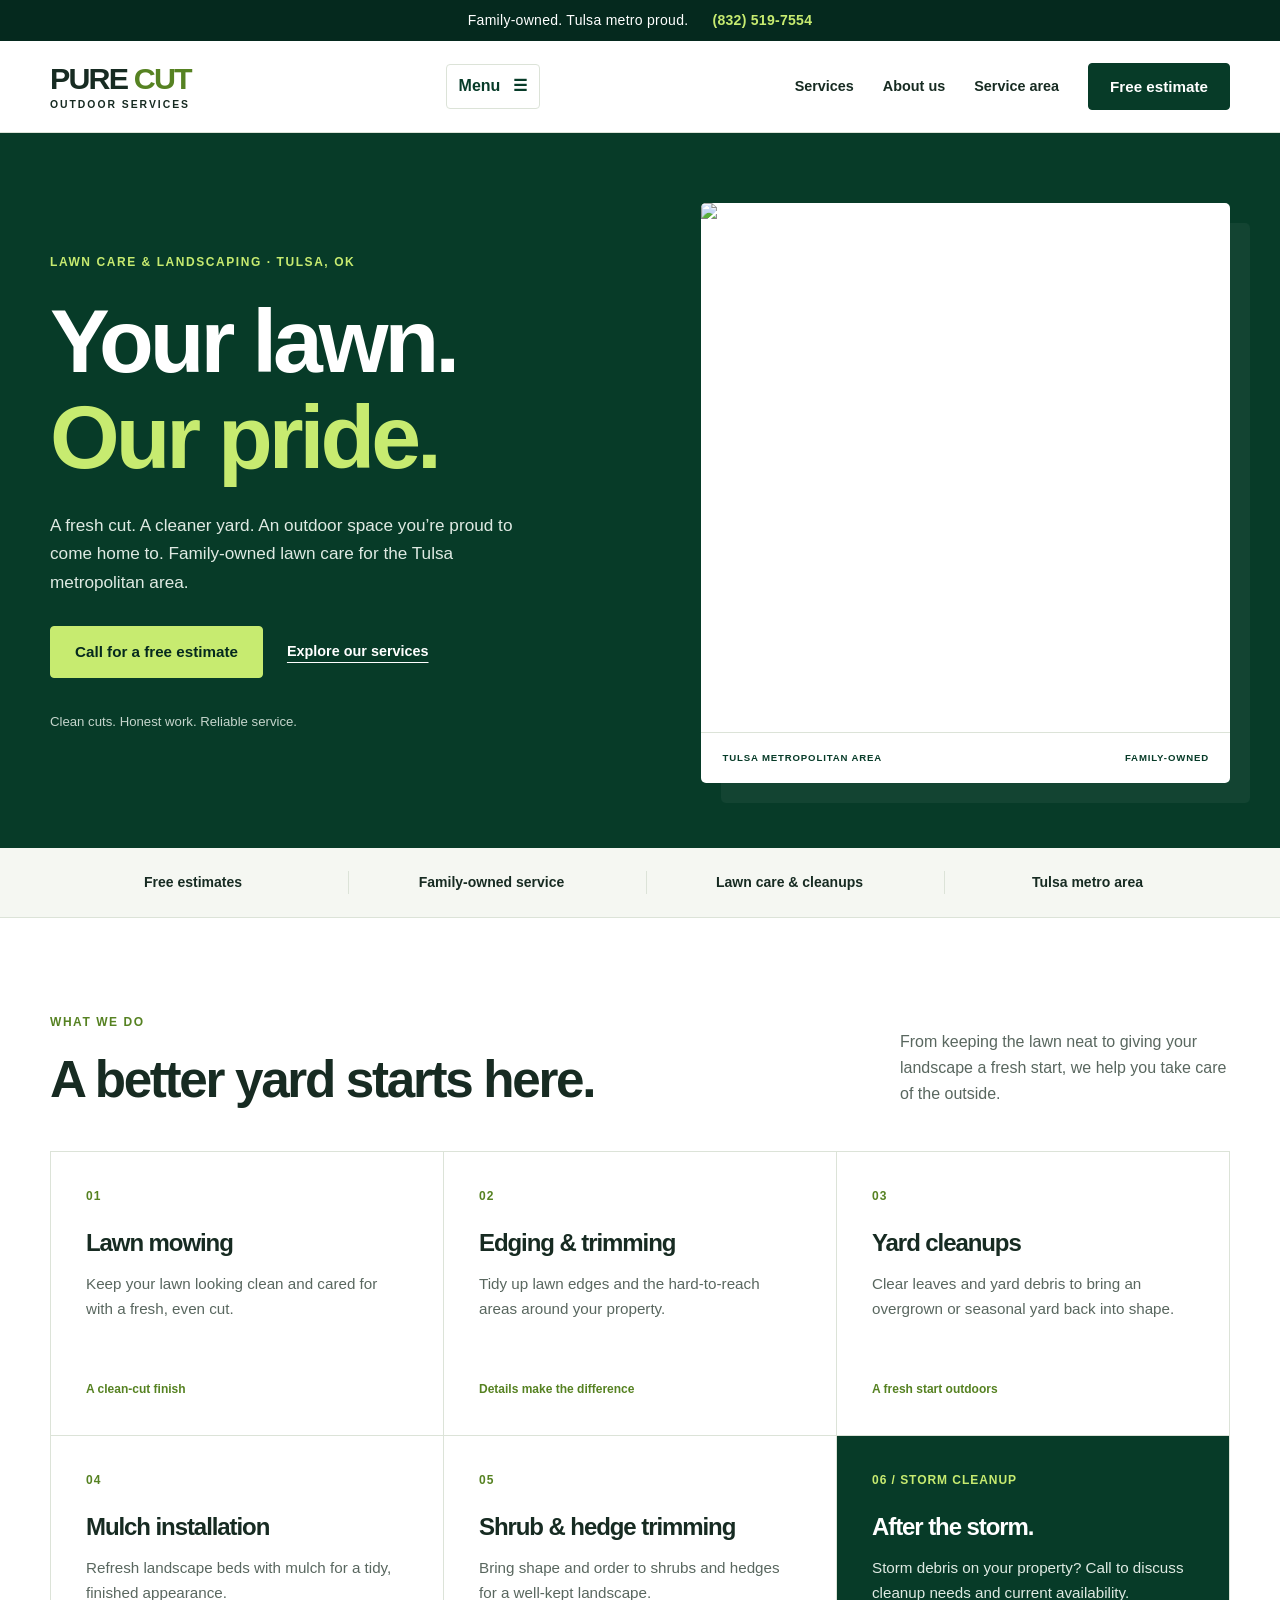
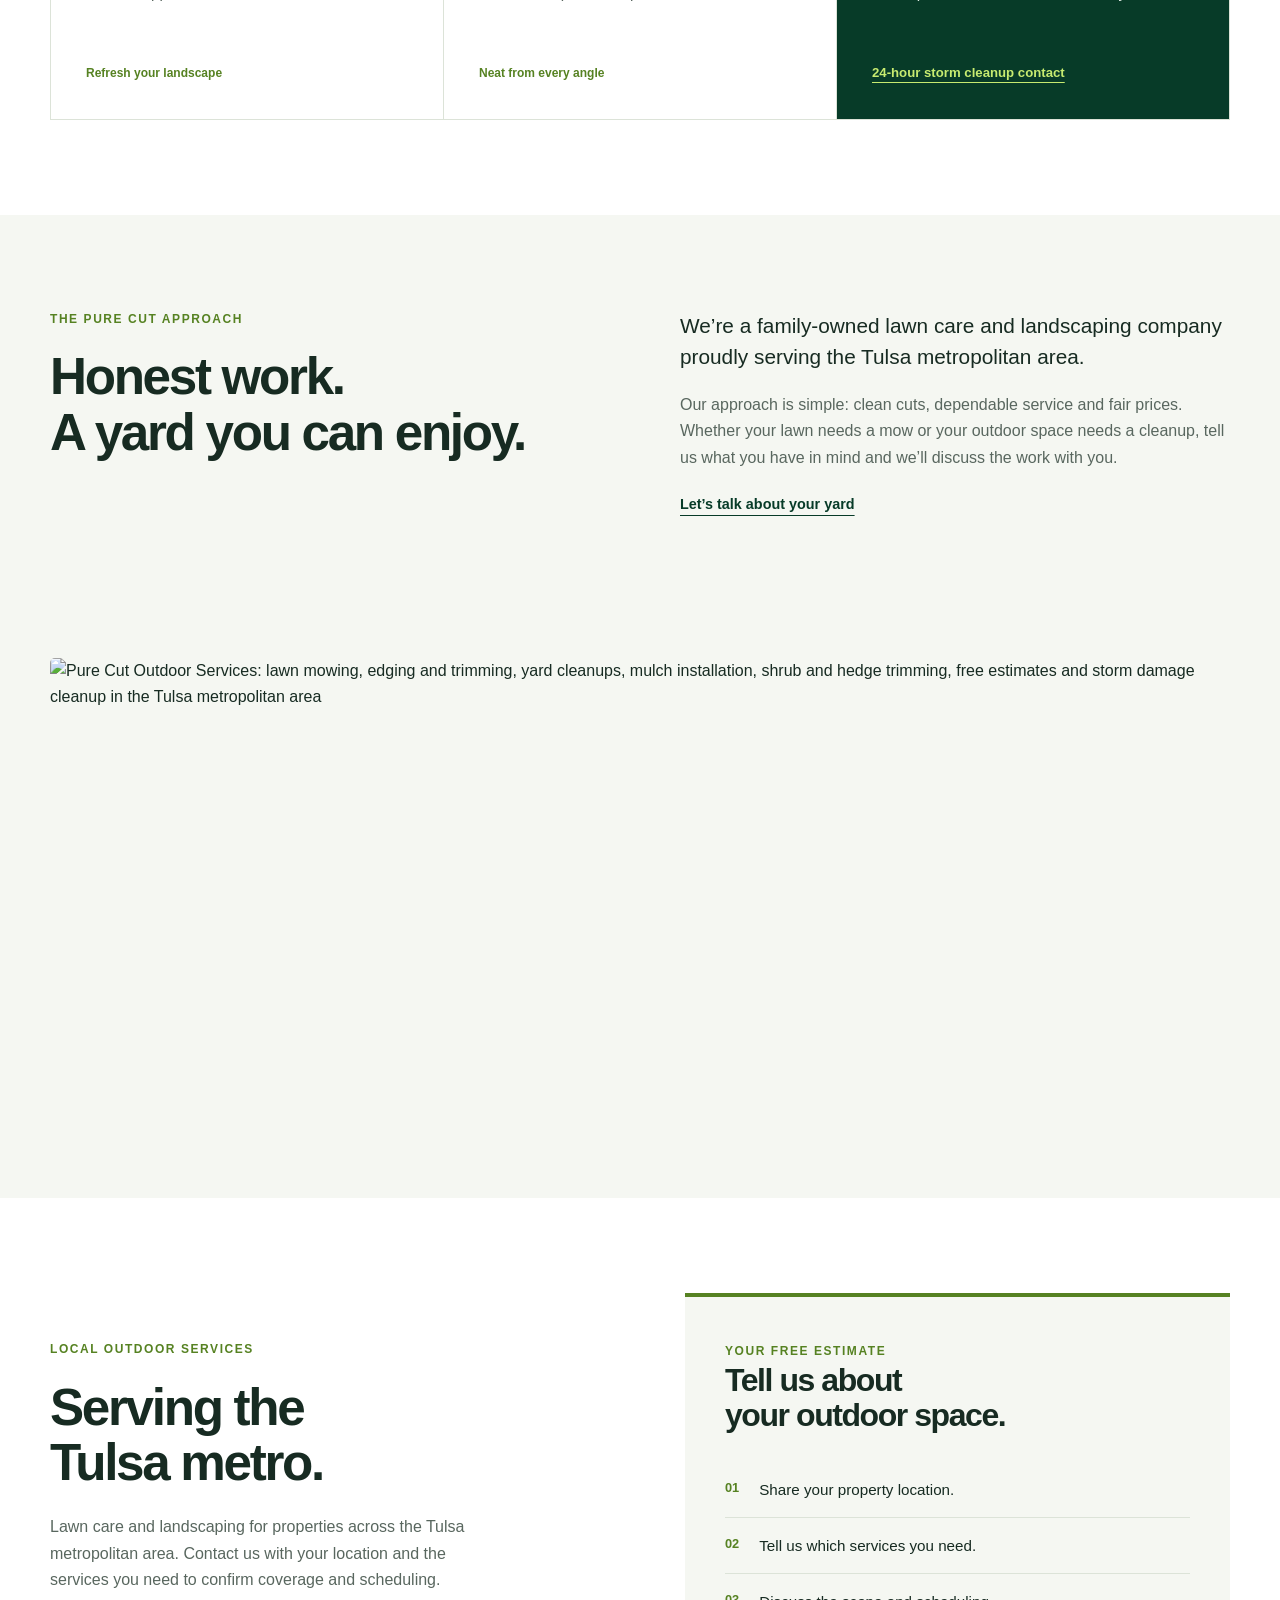
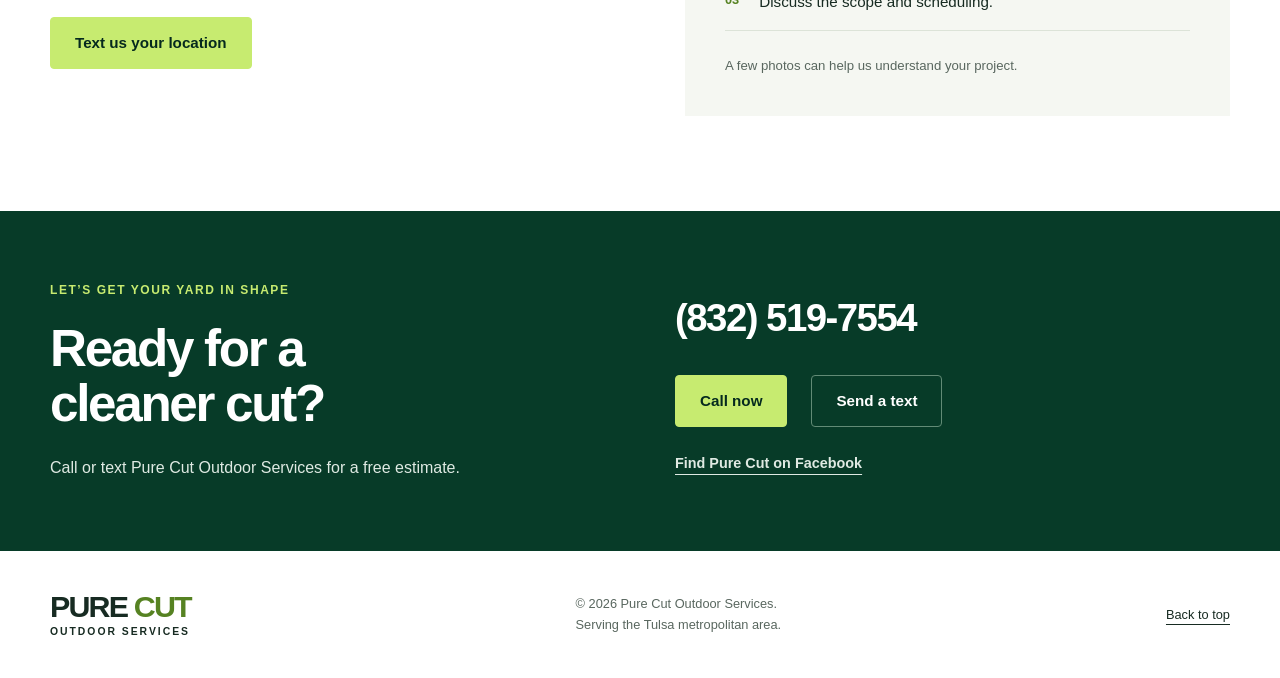
==== index.html @ d0ed0f17 "Add files via upload" ====
<!DOCTYPE html>
<html lang="en">
<head>
  <meta charset="UTF-8">
  <meta name="viewport" content="width=device-width, initial-scale=1">
  <meta name="theme-color" content="#073b28">
  <title>Pure Cut Outdoor Services | Lawn Care in Tulsa</title>
  <meta name="description" content="Family-owned lawn care and landscaping in the Tulsa metropolitan area. Mowing, trimming, yard cleanups, mulch and storm cleanup. Call (832) 519-7554 for a free estimate.">
  <meta property="og:title" content="Pure Cut Outdoor Services | Tulsa Lawn Care">
  <meta property="og:description" content="Clean cuts. Honest work. Reliable service. Family-owned outdoor services for the Tulsa metropolitan area.">
  <meta property="og:type" content="website">
  <link rel="icon" href="assets/pure-cut-logo.jpg" type="image/jpeg">
  <link rel="stylesheet" href="styles.css">
  <script src="script.js" defer></script>
  <script type="application/ld+json">{"@context":"https://schema.org","@type":"LocalBusiness","name":"Pure Cut Outdoor Services","description":"Family-owned lawn care and landscaping company serving the Tulsa metropolitan area.","telephone":"+1-832-519-7554","areaServed":{"@type":"Place","name":"Tulsa metropolitan area, Oklahoma"},"sameAs":["https://www.facebook.com/profile.php?id=61591013513155"],"hasOfferCatalog":{"@type":"OfferCatalog","name":"Outdoor services","itemListElement":[{"@type":"Offer","itemOffered":{"@type":"Service","name":"Lawn mowing"}},{"@type":"Offer","itemOffered":{"@type":"Service","name":"Edging and trimming"}},{"@type":"Offer","itemOffered":{"@type":"Service","name":"Yard cleanups"}},{"@type":"Offer","itemOffered":{"@type":"Service","name":"Mulch installation"}},{"@type":"Offer","itemOffered":{"@type":"Service","name":"Shrub and hedge trimming"}},{"@type":"Offer","itemOffered":{"@type":"Service","name":"Storm damage cleanup"}}]}}</script>
</head>
<body>
  <a class="skip-link" href="#main">Skip to content</a>
  <div class="topbar">Family-owned. Tulsa metro proud. <a href="tel:+18325197554">(832) 519-7554</a></div>
  <header class="header">
    <div class="container header-inner">
      <a class="brand" href="#" aria-label="Pure Cut Outdoor Services home"><span>PURE <b>CUT</b></span><small>OUTDOOR SERVICES</small></a>
      <button class="menu-toggle" aria-controls="navigation" aria-expanded="false" hidden>Menu <span aria-hidden="true">☰</span></button>
      <nav id="navigation" aria-label="Main navigation">
        <a href="#services">Services</a><a href="#about">About us</a><a href="#service-area">Service area</a><a href="#contact" class="button button-small">Free estimate</a>
      </nav>
    </div>
  </header>
  <main id="main">
    <section class="hero">
      <div class="container hero-grid">
        <div class="hero-copy">
          <p class="eyebrow light">LAWN CARE & LANDSCAPING · TULSA, OK</p>
          <h1>Your lawn.<br><span>Our pride.</span></h1>
          <p class="hero-description">A fresh cut. A cleaner yard. An outdoor space you’re proud to come home to. Family-owned lawn care for the Tulsa metropolitan area.</p>
          <div class="actions"><a href="tel:+18325197554" class="button">Call for a free estimate</a><a href="#services" class="text-link">Explore our services</a></div>
          <p class="hero-note">Clean cuts. Honest work. Reliable service.</p>
        </div>
        <div class="hero-art"><img src="assets/pure-cut-logo.jpg" alt="Pure Cut Outdoor Services logo featuring trees, a home and a lawn mower" width="1254" height="1254" fetchpriority="high"><div class="art-caption"><span>TULSA METROPOLITAN AREA</span><span>FAMILY-OWNED</span></div></div>
      </div>
    </section>
    <div class="promise-strip"><div class="container"><span>Free estimates</span><span>Family-owned service</span><span>Lawn care & cleanups</span><span>Tulsa metro area</span></div></div>
    <section id="services" class="section">
      <div class="container">
        <div class="section-heading"><div><p class="eyebrow">WHAT WE DO</p><h2>A better yard starts here.</h2></div><p>From keeping the lawn neat to giving your landscape a fresh start, we help you take care of the outside.</p></div>
        <div class="services-grid">
          <article class="service-card"><span class="service-number">01</span><h3>Lawn mowing</h3><p>Keep your lawn looking clean and cared for with a fresh, even cut.</p><span class="service-tag">A clean-cut finish</span></article>
          <article class="service-card"><span class="service-number">02</span><h3>Edging & trimming</h3><p>Tidy up lawn edges and the hard-to-reach areas around your property.</p><span class="service-tag">Details make the difference</span></article>
          <article class="service-card"><span class="service-number">03</span><h3>Yard cleanups</h3><p>Clear leaves and yard debris to bring an overgrown or seasonal yard back into shape.</p><span class="service-tag">A fresh start outdoors</span></article>
          <article class="service-card"><span class="service-number">04</span><h3>Mulch installation</h3><p>Refresh landscape beds with mulch for a tidy, finished appearance.</p><span class="service-tag">Refresh your landscape</span></article>
          <article class="service-card"><span class="service-number">05</span><h3>Shrub & hedge trimming</h3><p>Bring shape and order to shrubs and hedges for a well-kept landscape.</p><span class="service-tag">Neat from every angle</span></article>
          <article class="service-card storm"><span class="service-number">06 / STORM CLEANUP</span><h3>After the storm.</h3><p>Storm debris on your property? Call to discuss cleanup needs and current availability.</p><a href="tel:+18325197554">24-hour storm cleanup contact</a></article>
        </div>
      </div>
    </section>
    <section id="about" class="section about-section">
      <div class="container about-grid"><div><p class="eyebrow">THE PURE CUT APPROACH</p><h2>Honest work.<br>A yard you can enjoy.</h2></div><div><p class="large-copy">We’re a family-owned lawn care and landscaping company proudly serving the Tulsa metropolitan area.</p><p>Our approach is simple: clean cuts, dependable service and fair prices. Whether your lawn needs a mow or your outdoor space needs a cleanup, tell us what you have in mind and we’ll discuss the work with you.</p><a class="text-link dark" href="#contact">Let’s talk about your yard</a></div></div>
    </section>
    <section class="brand-banner" aria-label="Pure Cut services overview"><div class="container"><img src="assets/pure-cut-services.png" alt="Pure Cut Outdoor Services: lawn mowing, edging and trimming, yard cleanups, mulch installation, shrub and hedge trimming, free estimates and storm damage cleanup in the Tulsa metropolitan area" width="1935" height="812" loading="lazy"></div></section>
    <section id="service-area" class="section"><div class="container area-grid"><div><p class="eyebrow">LOCAL OUTDOOR SERVICES</p><h2>Serving the<br>Tulsa metro.</h2><p>Lawn care and landscaping for properties across the Tulsa metropolitan area. Contact us with your location and the services you need to confirm coverage and scheduling.</p><a class="button" href="sms:+18325197554">Text us your location</a></div><div class="area-panel"><span class="eyebrow">YOUR FREE ESTIMATE</span><h3>Tell us about<br>your outdoor space.</h3><ol><li><span>01</span>Share your property location.</li><li><span>02</span>Tell us which services you need.</li><li><span>03</span>Discuss the scope and scheduling.</li></ol><p>A few photos can help us understand your project.</p></div></div></section>
    <section id="contact" class="contact-section"><div class="container contact-grid"><div><p class="eyebrow light">LET’S GET YOUR YARD IN SHAPE</p><h2>Ready for a<br>cleaner cut?</h2><p>Call or text Pure Cut Outdoor Services for a free estimate.</p></div><div class="contact-links"><a class="phone" href="tel:+18325197554">(832) 519-7554</a><div class="actions"><a class="button" href="tel:+18325197554">Call now</a><a class="button button-outline" href="sms:+18325197554">Send a text</a></div><a class="text-link" href="https://www.facebook.com/profile.php?id=61591013513155" target="_blank" rel="noopener noreferrer">Find Pure Cut on Facebook</a></div></div></section>
  </main>
  <footer><div class="container footer-inner"><a class="brand" href="#"><span>PURE <b>CUT</b></span><small>OUTDOOR SERVICES</small></a><p>© <span id="year">2026</span> Pure Cut Outdoor Services.<br>Serving the Tulsa metropolitan area.</p><a href="#main">Back to top</a></div></footer>
</body>
</html>
---- styles.css ----
:root{--forest:#073b28;--deep:#05291e;--lime:#c7eb70;--green:#568222;--ink:#172b22;--muted:#59675f;--paper:#f5f7f2;--line:#dce3d8;--white:#fff}*{box-sizing:border-box}html{scroll-behavior:smooth;scroll-padding-top:100px}body{margin:0;color:var(--ink);font-family:Arial,Helvetica,sans-serif;font-size:16px;line-height:1.65}a{color:inherit}img{display:block;max-width:100%;height:auto}button{font:inherit}h1,h2,h3,p{margin:0}h1,h2,h3{line-height:1.08;letter-spacing:-.045em}h1{font-size:clamp(3.5rem,7vw,6.6rem);font-weight:800}h2{font-size:clamp(2.25rem,4vw,3.8rem)}h3{font-size:1.5rem}.container{width:min(1180px,calc(100% - 64px));margin:auto}.topbar{background:var(--deep);color:#fff;text-align:center;padding:9px 20px;font-size:.875rem;letter-spacing:.02em}.topbar a{margin-left:20px;color:var(--lime);text-decoration:none;font-weight:700}.header{position:sticky;top:0;background:#fff;z-index:10;border-bottom:1px solid var(--line)}.header-inner{min-height:91px;display:flex;align-items:center;justify-content:space-between;gap:20px}.brand{text-decoration:none;display:block;line-height:1}.brand>span{font-size:1.9rem;font-weight:900;letter-spacing:-.06em}.brand b{color:var(--green)}.brand small{display:block;font-size:.65rem;letter-spacing:.19em;font-weight:700;margin-top:6px}nav{display:flex;gap:29px;align-items:center}nav>a{text-decoration:none;font-size:.9rem;font-weight:700}nav>a:hover{color:var(--green)}.button{display:inline-flex;justify-content:center;align-items:center;background:var(--lime);color:var(--deep);border:1px solid var(--lime);padding:15px 24px;text-decoration:none;font-weight:700;font-size:.95rem;line-height:1.3;border-radius:4px;transition:background .2s,transform .2s}.button:hover{background:#d8f59d;transform:translateY(-2px);color:var(--deep)}.button-small{background:var(--forest);color:white;border-color:var(--forest);padding:13px 21px}.hero{background:var(--forest);color:#fff;padding:70px 0 65px}.hero-grid{display:grid;grid-template-columns:1.1fr 1fr;gap:70px;align-items:center}.eyebrow{font-size:.75rem;font-weight:800;letter-spacing:.13em;color:var(--green);margin-bottom:20px}.light{color:var(--lime)}h1 span{color:var(--lime)}.hero-description{font-size:1.075rem;color:#dfeae3;max-width:490px;margin:25px 0 30px}.actions{display:flex;gap:24px;align-items:center;flex-wrap:wrap}.text-link{font-size:.9rem;font-weight:700;text-underline-offset:6px}.hero-note{font-size:.825rem;color:#c5d5cc;margin-top:33px}.hero-art{background:#fff;border-radius:5px;overflow:hidden;box-shadow:20px 20px 0 #ffffff0c}.hero-art img{width:100%}.art-caption{display:flex;justify-content:space-between;gap:10px;padding:17px 21px;border-top:1px solid var(--line);font-size:.6rem;letter-spacing:.09em;font-weight:700;color:var(--forest)}.promise-strip{border-bottom:1px solid var(--line);background:var(--paper)}.promise-strip .container{display:grid;grid-template-columns:repeat(4,1fr);text-align:center;padding:23px 0;gap:12px}.promise-strip span{font-size:.875rem;font-weight:700}.promise-strip span+span{border-left:1px solid var(--line)}.section{padding:95px 0;scroll-margin-top:20px}.section-heading{display:flex;justify-content:space-between;align-items:end;gap:50px;margin-bottom:43px}.section-heading>p{max-width:330px;color:var(--muted)}.services-grid{display:grid;grid-template-columns:repeat(3,1fr);border-top:1px solid var(--line);border-left:1px solid var(--line)}.service-card{padding:35px;min-height:284px;border-right:1px solid var(--line);border-bottom:1px solid var(--line);display:flex;flex-direction:column;align-items:start}.service-number{color:var(--green);font-size:.75rem;font-weight:700;letter-spacing:.08em;margin-bottom:24px}.service-card p{color:var(--muted);font-size:.95rem;margin:15px 0 25px}.service-tag{margin-top:auto;font-size:.75rem;font-weight:700;color:var(--green)}.storm{background:var(--forest);color:#fff}.storm .service-number,.storm a{color:var(--lime)}.storm p{color:#dfeae3}.storm a{font-size:.825rem;font-weight:700;text-underline-offset:5px;margin-top:auto}.about-section{background:var(--paper)}.about-grid{display:grid;grid-template-columns:1fr 1fr;gap:80px}.about-grid p:not(.eyebrow){color:var(--muted);margin-bottom:20px}.about-grid .large-copy{font-size:1.3rem;line-height:1.5;color:var(--ink)!important}.dark{color:var(--forest)}.brand-banner{padding:45px 0;background:var(--paper)}.brand-banner img{border-radius:5px;width:100%}.area-grid{display:grid;grid-template-columns:1fr 1fr;gap:90px;align-items:center}.area-grid>div>p:not(.eyebrow){margin:24px 0;color:var(--muted);max-width:440px}.area-panel{background:var(--paper);border-top:4px solid var(--green);padding:40px}.area-panel h3{font-size:2rem;margin-bottom:30px}.area-panel ol{list-style:none;padding:0;margin:0}.area-panel li{padding:15px 0;border-bottom:1px solid var(--line);display:flex;gap:20px;font-size:.95rem}.area-panel li span{color:var(--green);font-size:.8rem;font-weight:700}.area-panel>p{font-size:.825rem!important;margin-bottom:0!important}.contact-section{background:var(--forest);color:#fff;padding:70px 0}.contact-grid{display:grid;grid-template-columns:1fr 1fr;gap:70px;align-items:center}.contact-grid p:not(.eyebrow){color:#dfeae3;margin-top:23px}.phone{display:block;font-size:clamp(1.6rem,3vw,2.55rem);font-weight:700;letter-spacing:-.04em;text-decoration:none;margin-bottom:25px;white-space:nowrap}.button-outline{background:transparent;color:white;border-color:#628b76}.button-outline:hover{background:#28553f;color:white}.contact-links>.text-link{display:inline-block;margin-top:25px;color:#dfeae3}footer{padding:40px 0}.footer-inner{display:flex;align-items:center;justify-content:space-between;gap:25px}.footer-inner p{font-size:.8rem;color:var(--muted)}.footer-inner>a:last-child{font-size:.8rem;text-underline-offset:5px}.skip-link{position:fixed;top:-100px;left:12px;background:var(--lime);padding:12px;z-index:30}.skip-link:focus{top:10px}a:focus-visible,button:focus-visible{outline:3px solid #86b439;outline-offset:5px}.menu-toggle{background:none;border:1px solid var(--line);padding:8px 12px;border-radius:4px;color:var(--forest);font-weight:700}.menu-toggle span{margin-left:8px} [hidden]{display:none!important}
@media(max-width:1000px){.hero-grid{gap:35px}.services-grid{grid-template-columns:repeat(2,1fr)}nav{gap:18px}.hero{padding:55px 0}.section-heading{align-items:start}.section-heading>p{max-width:280px}.area-grid,.about-grid{gap:40px}.actions{gap:20px}}
@media(max-width:760px){.container{width:calc(100% - 40px)}.topbar{font-size:.75rem}.topbar a{margin-left:9px}.header-inner{min-height:76px;flex-wrap:wrap;padding:15px 0}.brand>span{font-size:1.7rem}nav{width:100%;flex-wrap:wrap;justify-content:center;gap:15px 23px;padding:8px 0}.js-ready .menu-toggle{display:block}.js-ready nav{display:none}.js-ready nav.is-open{display:flex}.hero-grid{grid-template-columns:1fr;gap:40px}.hero{padding:45px 0}.hero-art{max-width:430px;width:100%;margin:auto;box-shadow:10px 10px 0 #ffffff0c}h1{font-size:clamp(3.8rem,13vw,5.5rem)}.hero-description{font-size:1rem;max-width:100%}.eyebrow{font-size:.7rem;letter-spacing:.1em}.hero-note{margin-top:26px}.promise-strip .container{grid-template-columns:repeat(2,1fr);gap:16px}.promise-strip span:nth-child(3){border:0}.section{padding:60px 0}.section-heading{display:block;margin-bottom:30px}.section-heading>p{margin-top:20px;max-width:100%}.service-card{padding:25px;min-height:290px}.service-card h3{font-size:1.35rem}.about-grid,.area-grid,.contact-grid{grid-template-columns:1fr;gap:32px}.brand-banner{padding:0 0 35px}.area-panel{padding:28px}.contact-section{padding:55px 0}.footer-inner{flex-wrap:wrap}.footer-inner p{flex:1;min-width:170px}.contact-grid{gap:30px}.phone{font-size:2rem}}
@media(max-width:420px){.services-grid{grid-template-columns:1fr}.service-card{min-height:235px}.topbar{font-size:.7rem}.art-caption{font-size:.55rem;padding:13px}.actions{gap:18px}.hero .actions{align-items:start;flex-direction:column}.phone{font-size:1.8rem}}
@media(prefers-reduced-motion:reduce){html{scroll-behavior:auto}*,*::before,*::after{transition:none!important}}
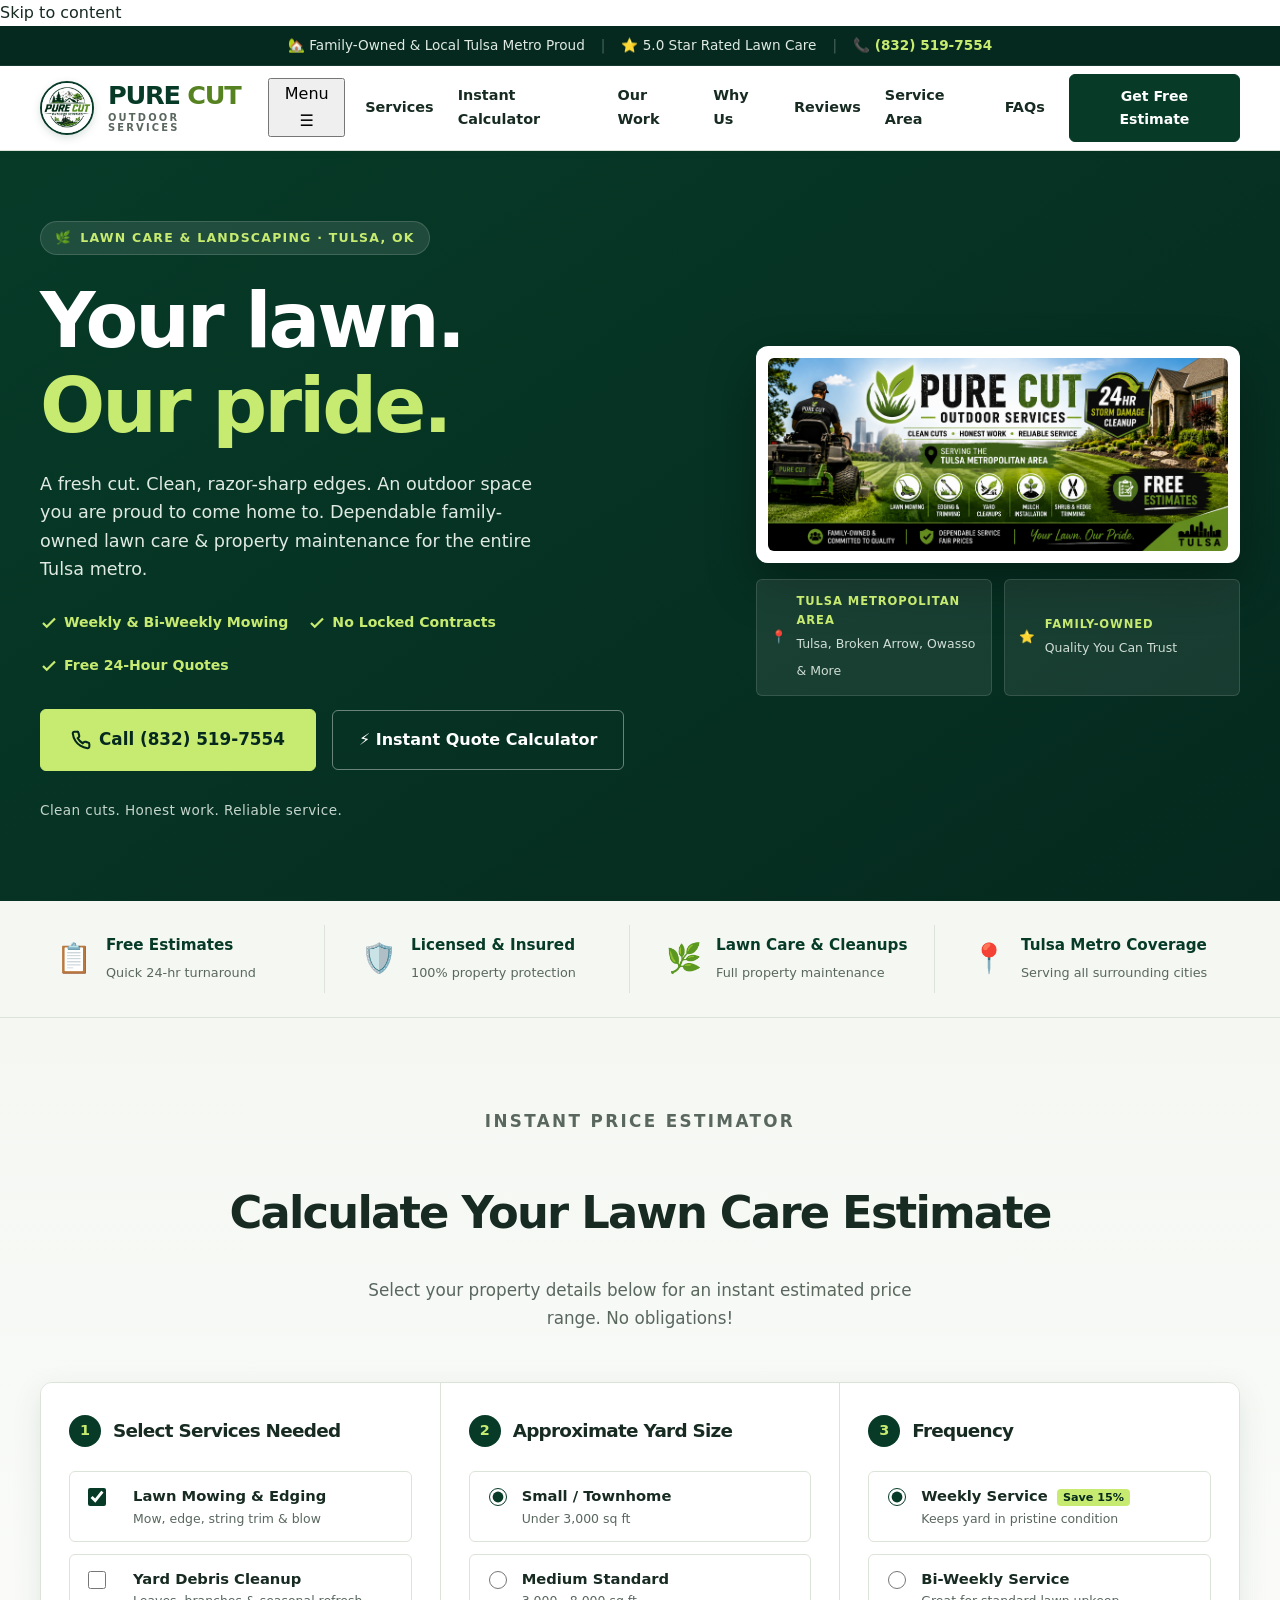
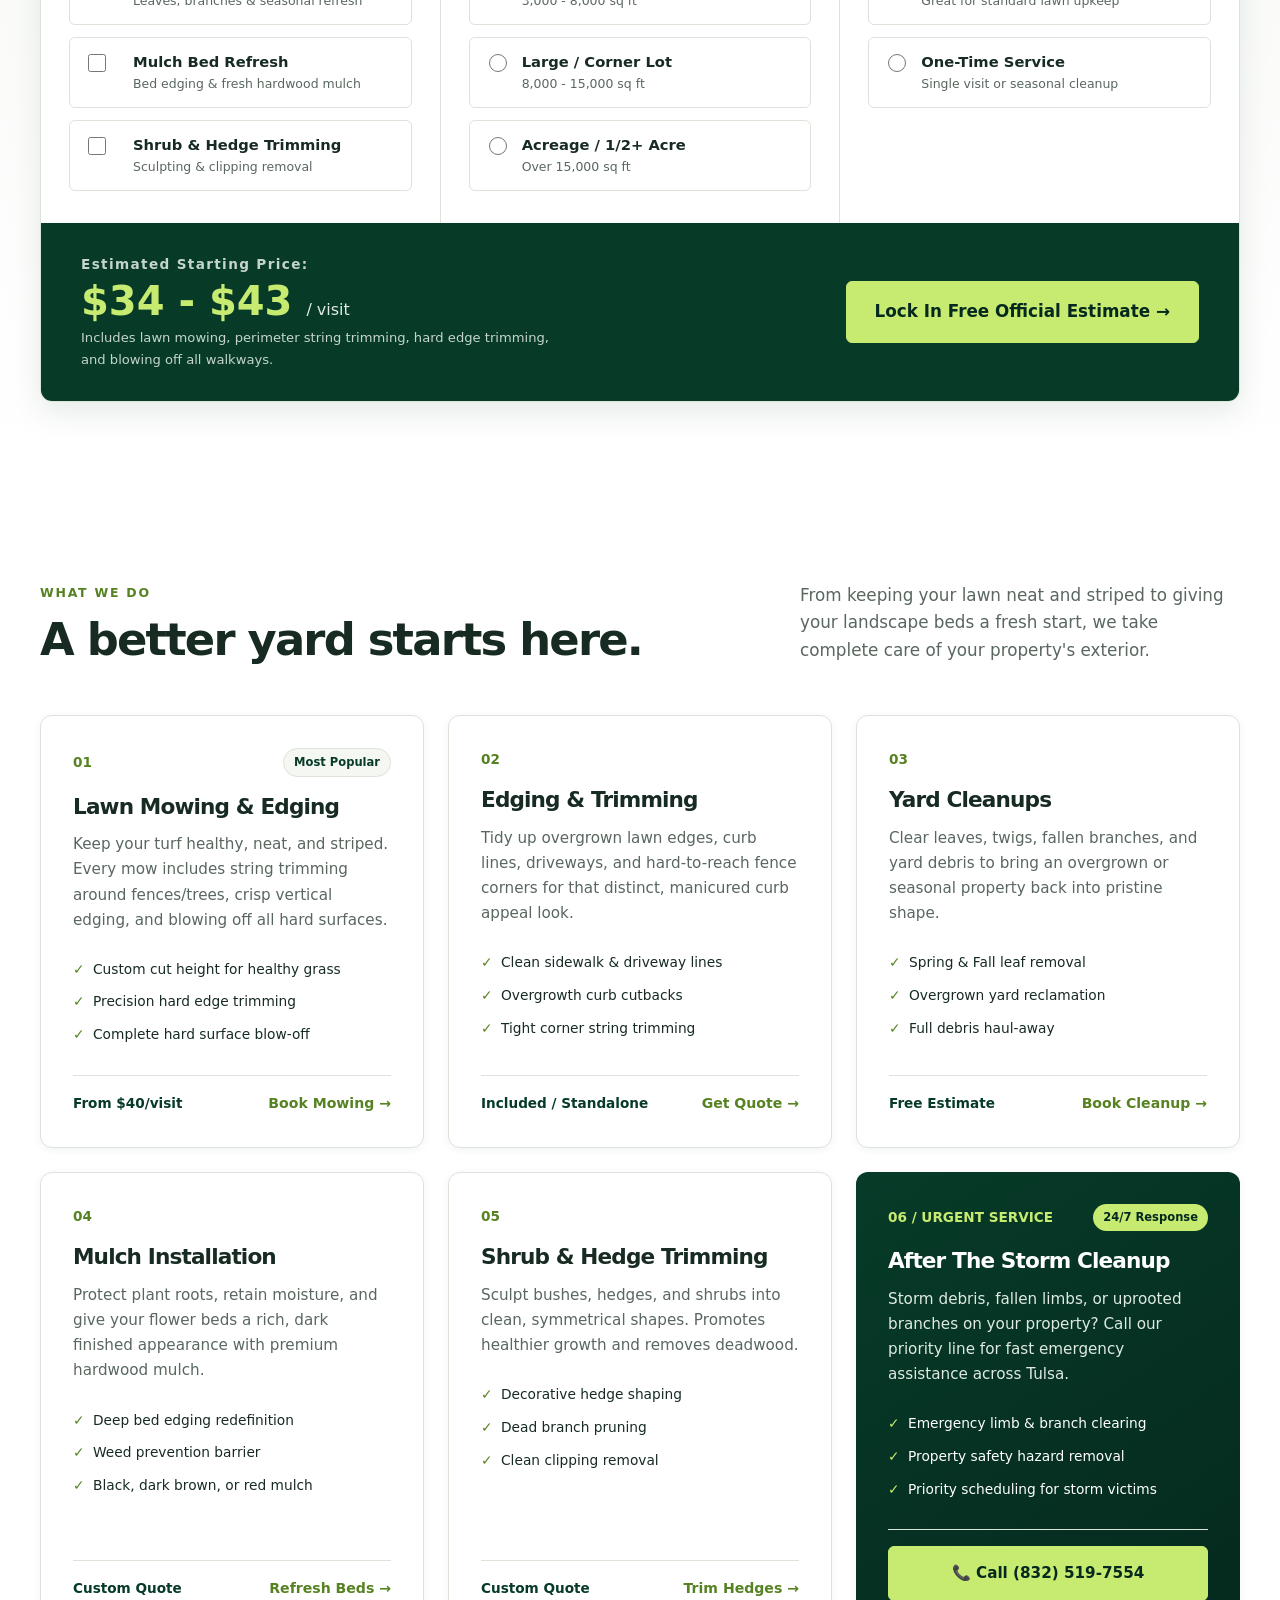
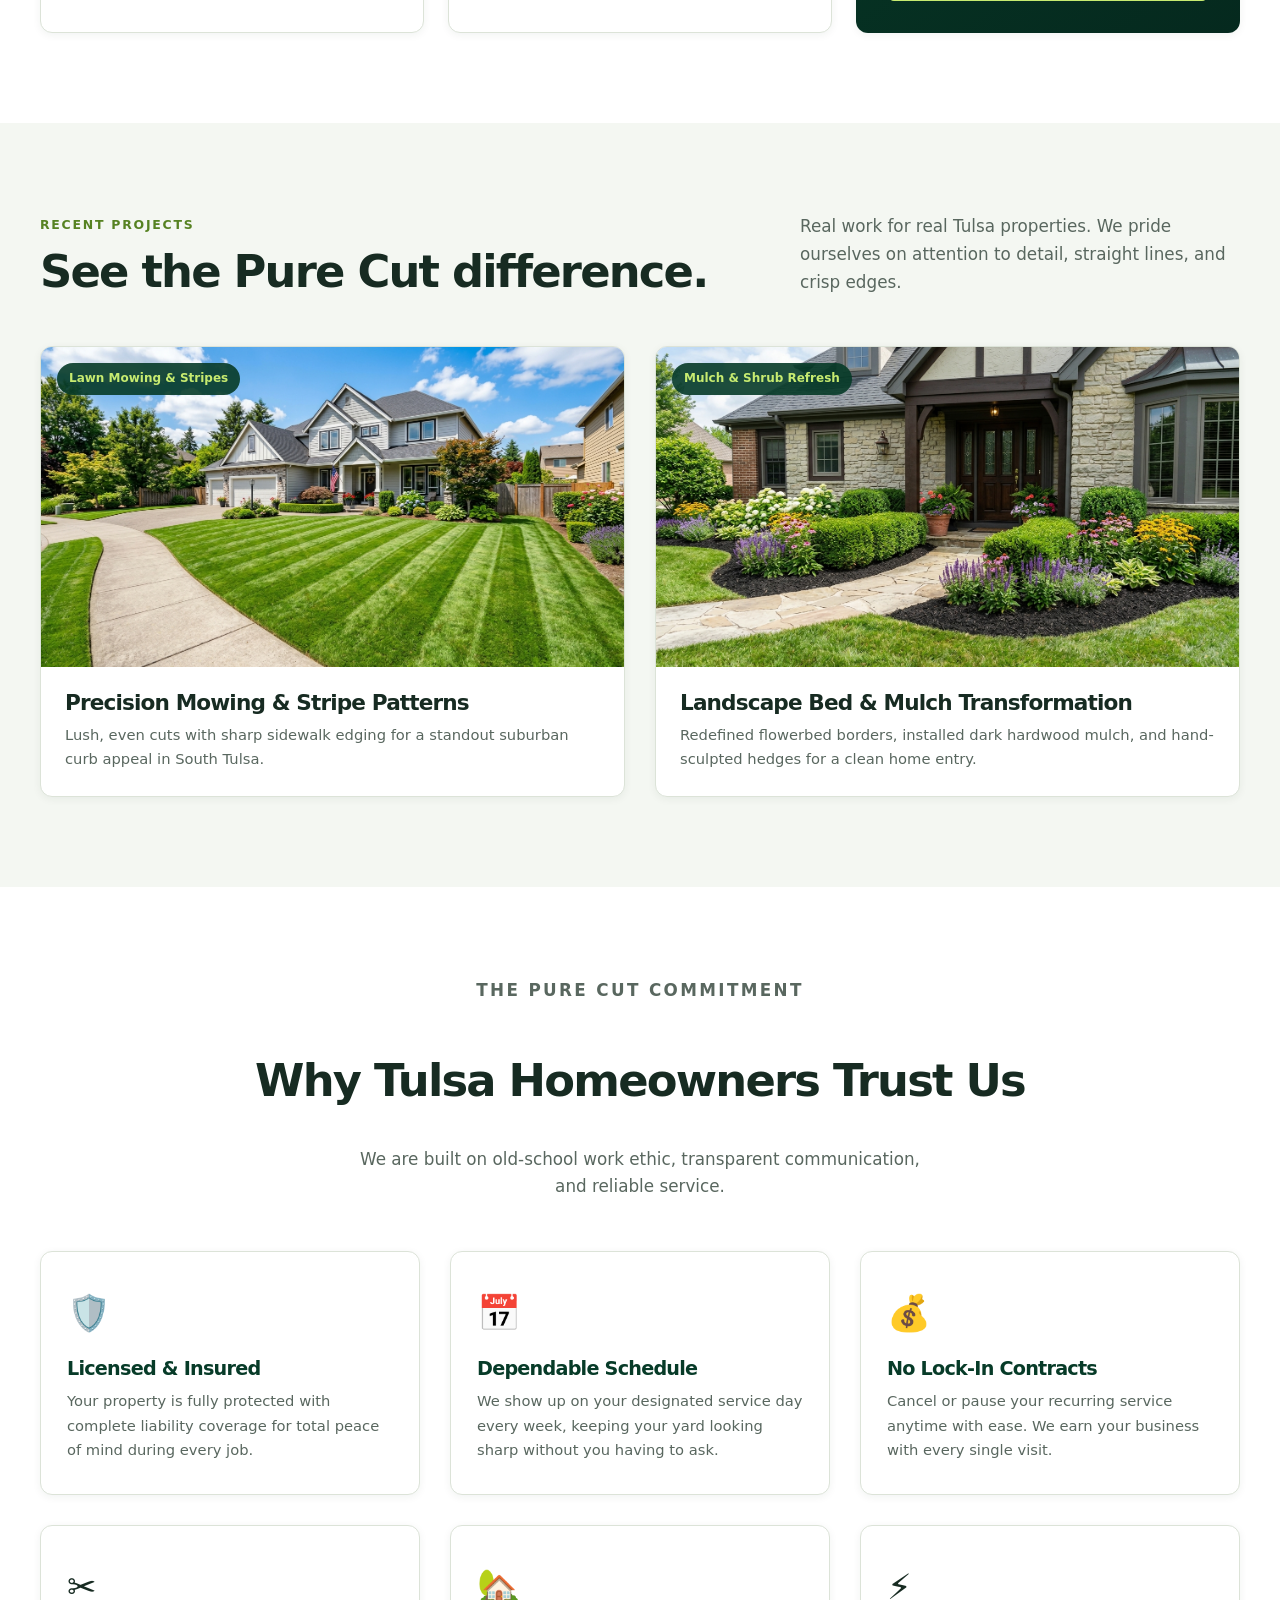
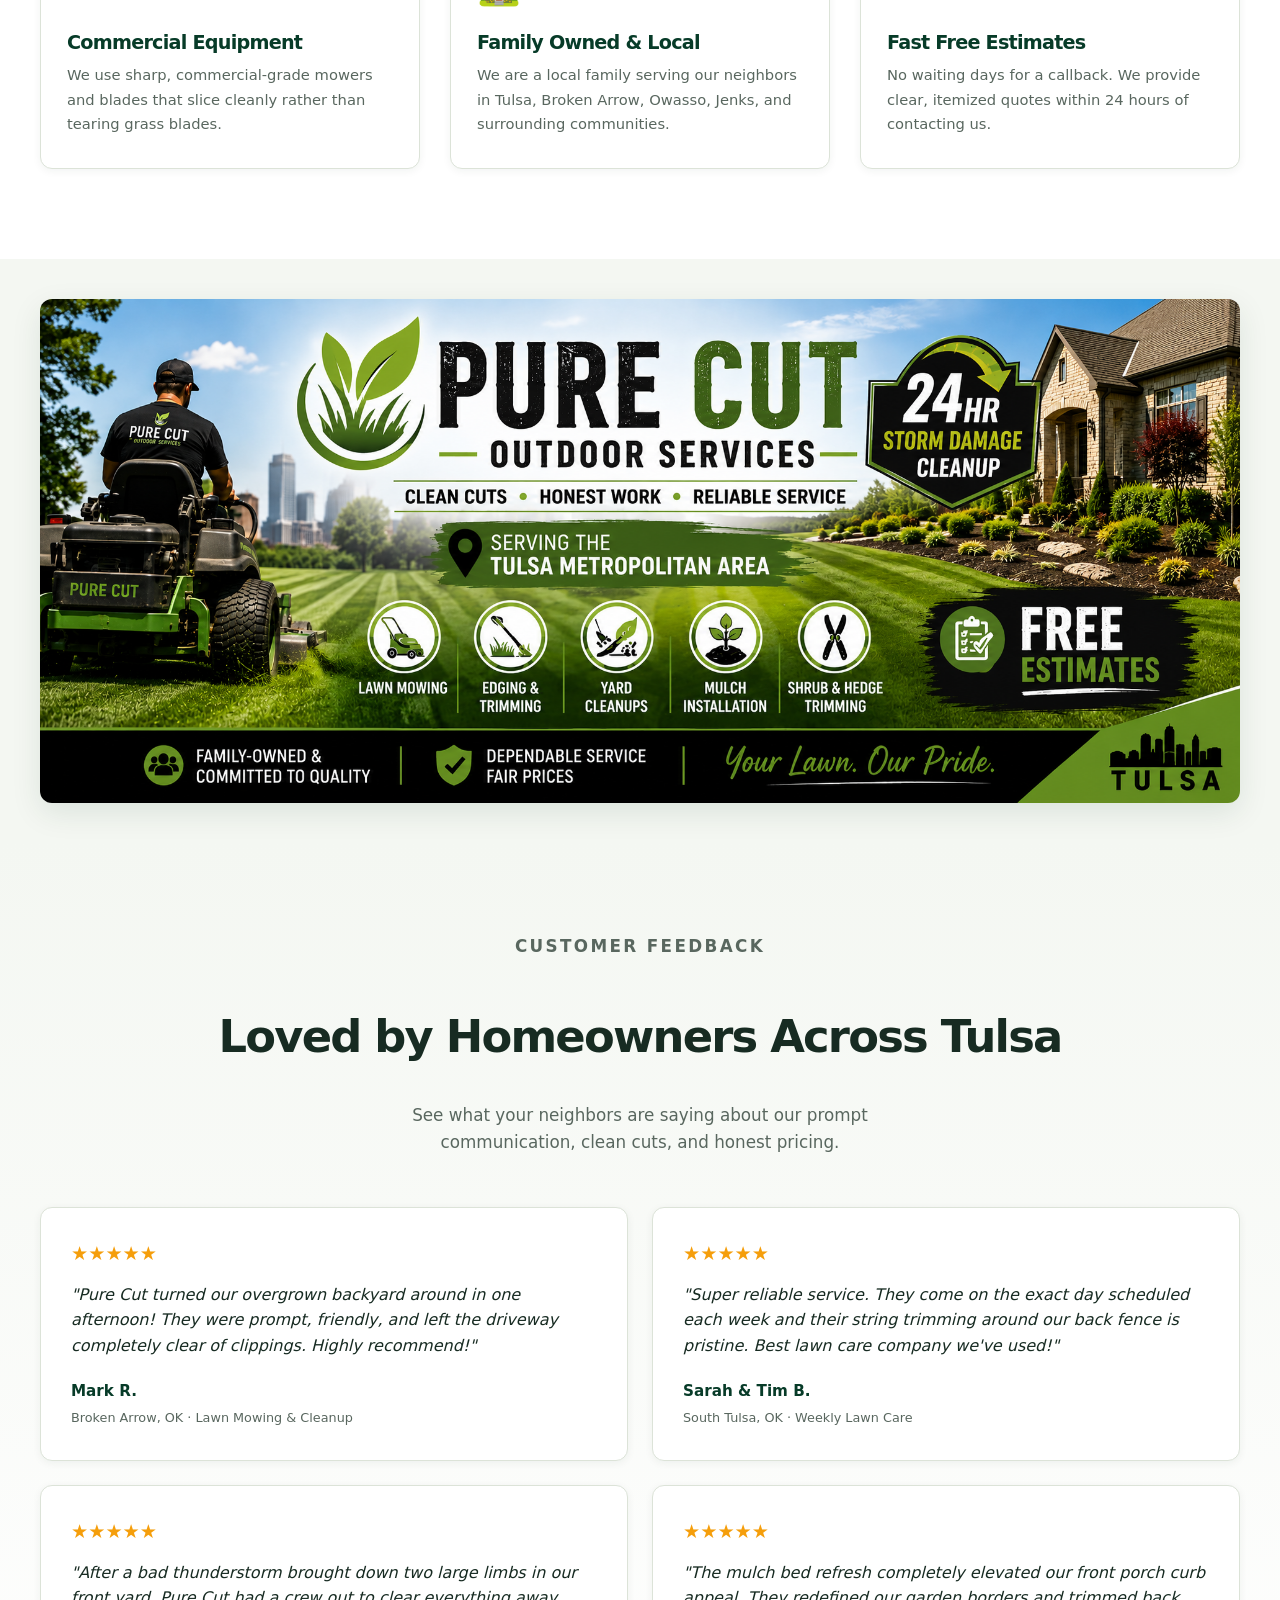
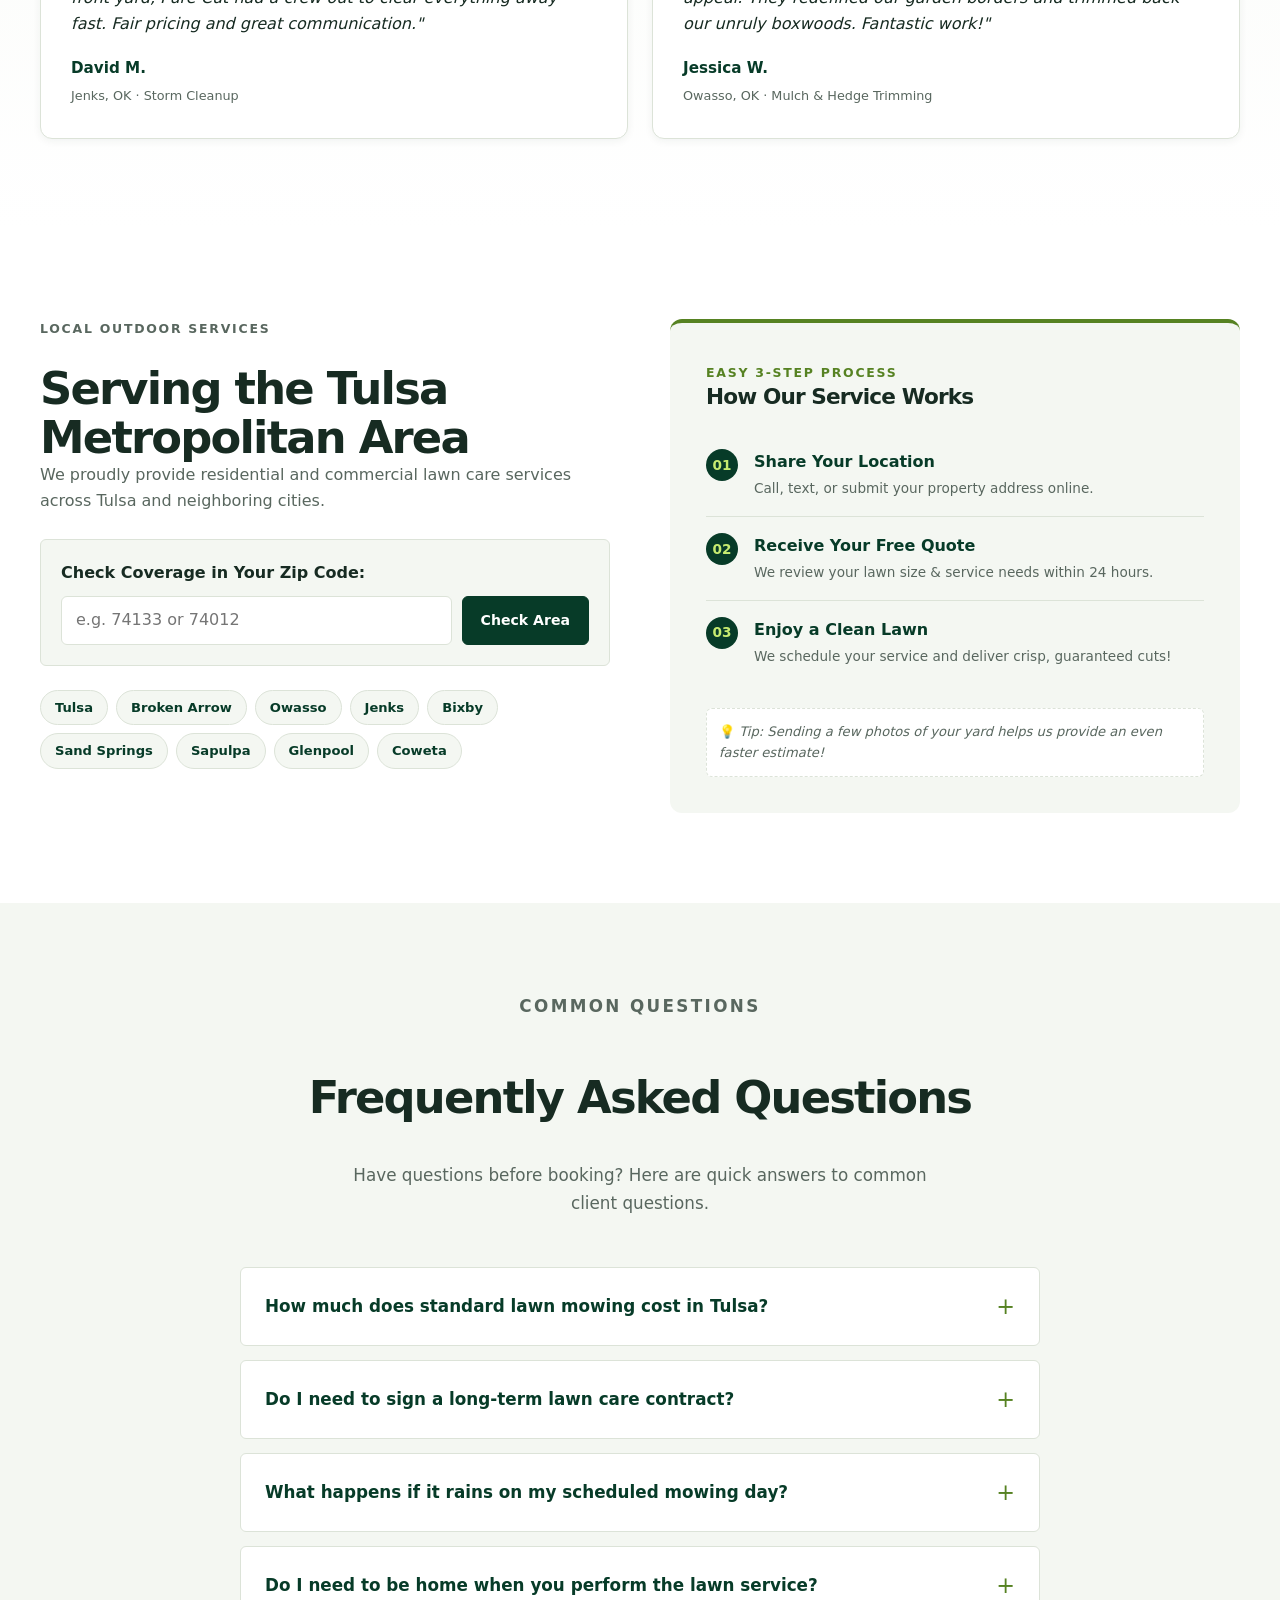
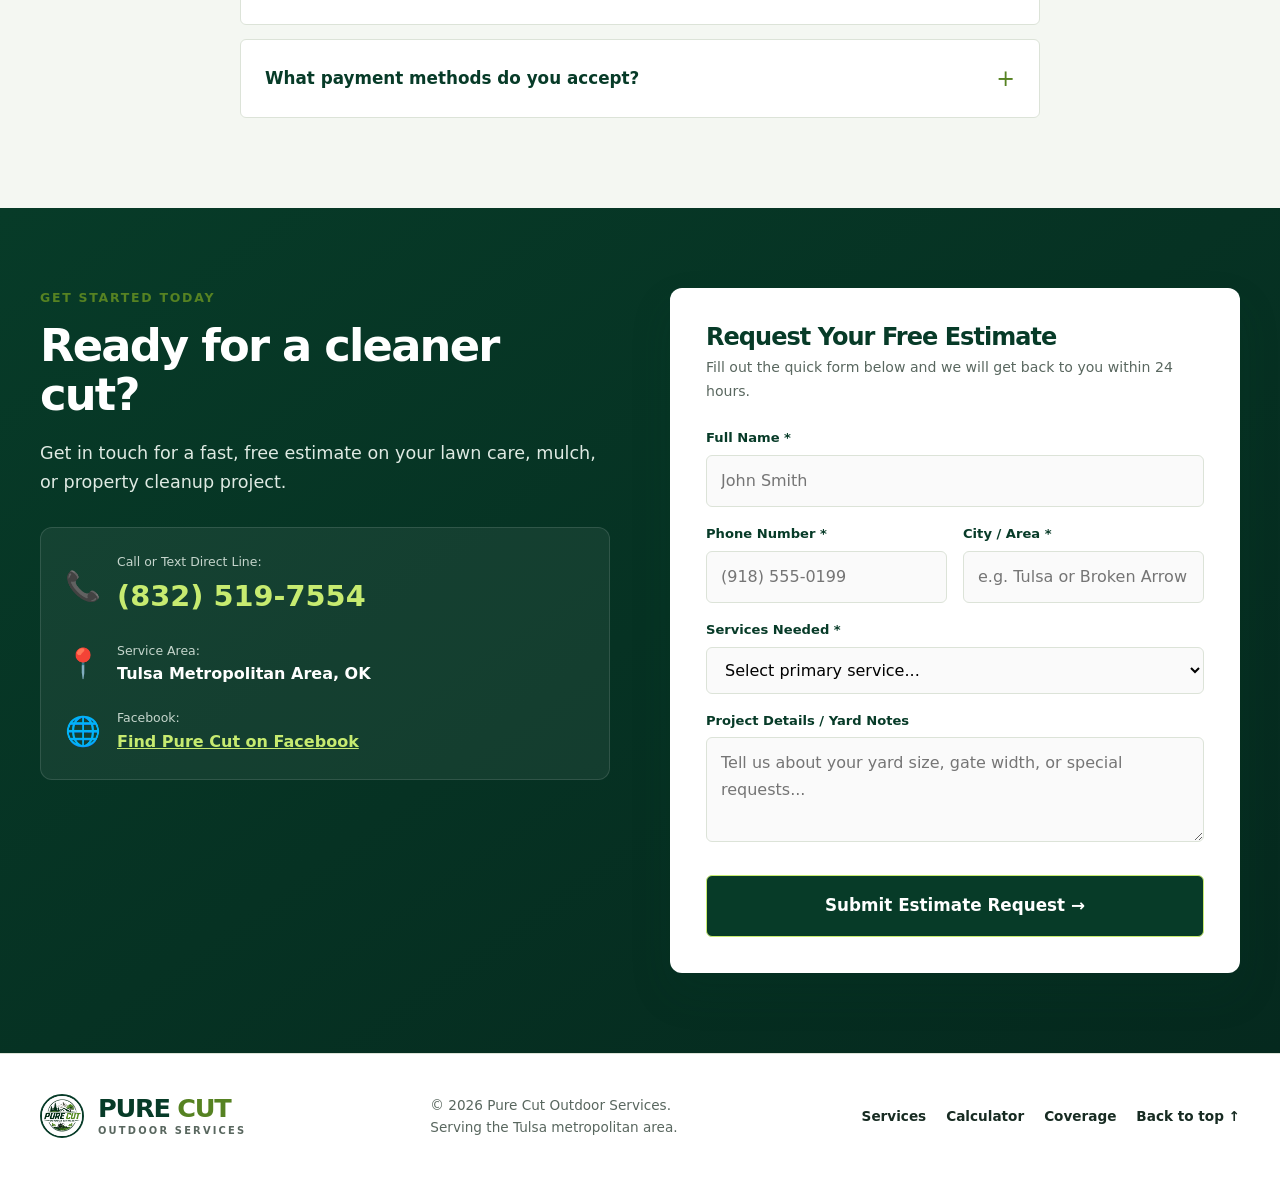
==== commit 023f00b7: "f" ====
--- a/index.html
+++ b/index.html
@@ -4,62 +4,815 @@
   <meta charset="UTF-8">
   <meta name="viewport" content="width=device-width, initial-scale=1">
   <meta name="theme-color" content="#073b28">
-  <title>Pure Cut Outdoor Services | Lawn Care in Tulsa</title>
-  <meta name="description" content="Family-owned lawn care and landscaping in the Tulsa metropolitan area. Mowing, trimming, yard cleanups, mulch and storm cleanup. Call (832) 519-7554 for a free estimate.">
-  <meta property="og:title" content="Pure Cut Outdoor Services | Tulsa Lawn Care">
-  <meta property="og:description" content="Clean cuts. Honest work. Reliable service. Family-owned outdoor services for the Tulsa metropolitan area.">
+  <title>Pure Cut Outdoor Services | Tulsa Lawn Care & Landscaping</title>
+  <meta name="description" content="Family-owned lawn care, mowing, edging, yard cleanups, mulch installation & storm cleanup in the Tulsa metropolitan area. Call (832) 519-7554 for a free 24-hour estimate.">
+  <meta property="og:title" content="Pure Cut Outdoor Services | Tulsa Lawn Care & Landscaping">
+  <meta property="og:description" content="Clean cuts. Honest work. Reliable service. Family-owned lawn care & outdoor services for Tulsa, Broken Arrow, Owasso, Jenks & Bixby.">
   <meta property="og:type" content="website">
   <link rel="icon" href="assets/pure-cut-logo.jpg" type="image/jpeg">
   <link rel="stylesheet" href="styles.css">
   <script src="script.js" defer></script>
-  <script type="application/ld+json">{"@context":"https://schema.org","@type":"LocalBusiness","name":"Pure Cut Outdoor Services","description":"Family-owned lawn care and landscaping company serving the Tulsa metropolitan area.","telephone":"+1-832-519-7554","areaServed":{"@type":"Place","name":"Tulsa metropolitan area, Oklahoma"},"sameAs":["https://www.facebook.com/profile.php?id=61591013513155"],"hasOfferCatalog":{"@type":"OfferCatalog","name":"Outdoor services","itemListElement":[{"@type":"Offer","itemOffered":{"@type":"Service","name":"Lawn mowing"}},{"@type":"Offer","itemOffered":{"@type":"Service","name":"Edging and trimming"}},{"@type":"Offer","itemOffered":{"@type":"Service","name":"Yard cleanups"}},{"@type":"Offer","itemOffered":{"@type":"Service","name":"Mulch installation"}},{"@type":"Offer","itemOffered":{"@type":"Service","name":"Shrub and hedge trimming"}},{"@type":"Offer","itemOffered":{"@type":"Service","name":"Storm damage cleanup"}}]}}</script>
+  <script type="application/ld+json">
+  {
+    "@context": "https://schema.org",
+    "@type": "LocalBusiness",
+    "name": "Pure Cut Outdoor Services",
+    "image": "assets/pure-cut-logo.jpg",
+    "description": "Family-owned lawn care and landscaping company serving the Tulsa metropolitan area.",
+    "telephone": "+1-832-519-7554",
+    "priceRange": "$$",
+    "address": {
+      "@type": "PostalAddress",
+      "addressLocality": "Tulsa",
+      "addressRegion": "OK",
+      "addressCountry": "US"
+    },
+    "areaServed": [
+      "Tulsa", "Broken Arrow", "Owasso", "Jenks", "Bixby", "Sand Springs", "Sapulpa", "Glenpool", "Coweta"
+    ],
+    "sameAs": ["https://www.facebook.com/profile.php?id=61591013513155"],
+    "hasOfferCatalog": {
+      "@type": "OfferCatalog",
+      "name": "Outdoor Services Catalog",
+      "itemListElement": [
+        {"@type": "Offer", "itemOffered": {"@type": "Service", "name": "Lawn Mowing & Edging"}},
+        {"@type": "Offer", "itemOffered": {"@type": "Service", "name": "Yard Cleanups"}},
+        {"@type": "Offer", "itemOffered": {"@type": "Service", "name": "Mulch Installation"}},
+        {"@type": "Offer", "itemOffered": {"@type": "Service", "name": "Shrub & Hedge Trimming"}},
+        {"@type": "Offer", "itemOffered": {"@type": "Service", "name": "24-Hour Storm Cleanup"}}
+      ]
+    }
+  }
+  </script>
 </head>
 <body>
   <a class="skip-link" href="#main">Skip to content</a>
-  <div class="topbar">Family-owned. Tulsa metro proud. <a href="tel:+18325197554">(832) 519-7554</a></div>
+  
+  <!-- TOP ANNOUNCEMENT BAR -->
+  <div class="topbar">
+    <div class="container topbar-inner">
+      <span>🏡 Family-Owned & Local Tulsa Metro Proud</span>
+      <span class="topbar-divider">|</span>
+      <span>⭐ 5.0 Star Rated Lawn Care</span>
+      <span class="topbar-divider">|</span>
+      <a href="tel:+18325197554" class="topbar-phone">📞 (832) 519-7554</a>
+    </div>
+  </div>
+
+  <!-- HEADER NAVIGATION WITH LOGO -->
   <header class="header">
     <div class="container header-inner">
-      <a class="brand" href="#" aria-label="Pure Cut Outdoor Services home"><span>PURE <b>CUT</b></span><small>OUTDOOR SERVICES</small></a>
-      <button class="menu-toggle" aria-controls="navigation" aria-expanded="false" hidden>Menu <span aria-hidden="true">☰</span></button>
+      <a class="brand" href="#" aria-label="Pure Cut Outdoor Services home">
+        <img src="assets/pure-cut-logo.jpg" alt="Pure Cut Logo" class="header-logo-img">
+        <div class="brand-text">
+          <span class="brand-title">PURE <b class="brand-highlight">CUT</b></span>
+          <small class="brand-subtitle">OUTDOOR SERVICES</small>
+        </div>
+      </a>
+      
+      <button class="menu-toggle" aria-controls="navigation" aria-expanded="false" hidden>
+        <span>Menu</span> <span aria-hidden="true" class="hamburger-icon">☰</span>
+      </button>
+      
       <nav id="navigation" aria-label="Main navigation">
-        <a href="#services">Services</a><a href="#about">About us</a><a href="#service-area">Service area</a><a href="#contact" class="button button-small">Free estimate</a>
+        <a href="#services">Services</a>
+        <a href="#calculator">Instant Calculator</a>
+        <a href="#work">Our Work</a>
+        <a href="#why-us">Why Us</a>
+        <a href="#reviews">Reviews</a>
+        <a href="#service-area">Service Area</a>
+        <a href="#faq">FAQs</a>
+        <a href="#contact" class="button button-small nav-cta">Get Free Estimate</a>
       </nav>
     </div>
   </header>
+
   <main id="main">
+    <!-- HERO SECTION -->
     <section class="hero">
       <div class="container hero-grid">
         <div class="hero-copy">
-          <p class="eyebrow light">LAWN CARE & LANDSCAPING · TULSA, OK</p>
+          <div class="hero-badge">
+            <span class="badge-icon">🌿</span> LAWN CARE & LANDSCAPING · TULSA, OK
+          </div>
           <h1>Your lawn.<br><span>Our pride.</span></h1>
-          <p class="hero-description">A fresh cut. A cleaner yard. An outdoor space you’re proud to come home to. Family-owned lawn care for the Tulsa metropolitan area.</p>
-          <div class="actions"><a href="tel:+18325197554" class="button">Call for a free estimate</a><a href="#services" class="text-link">Explore our services</a></div>
+          <p class="hero-description">
+            A fresh cut. Clean, razor-sharp edges. An outdoor space you are proud to come home to. Dependable family-owned lawn care & property maintenance for the entire Tulsa metro.
+          </p>
+          
+          <div class="hero-trust-bullets">
+            <div class="trust-item"><svg width="18" height="18" viewBox="0 0 24 24" fill="none" stroke="currentColor" stroke-width="3"><polyline points="20 6 9 17 4 12"></polyline></svg> Weekly & Bi-Weekly Mowing</div>
+            <div class="trust-item"><svg width="18" height="18" viewBox="0 0 24 24" fill="none" stroke="currentColor" stroke-width="3"><polyline points="20 6 9 17 4 12"></polyline></svg> No Locked Contracts</div>
+            <div class="trust-item"><svg width="18" height="18" viewBox="0 0 24 24" fill="none" stroke="currentColor" stroke-width="3"><polyline points="20 6 9 17 4 12"></polyline></svg> Free 24-Hour Quotes</div>
+          </div>
+
+          <div class="actions">
+            <a href="tel:+18325197554" class="button button-hero-primary">
+              <svg width="20" height="20" viewBox="0 0 24 24" fill="none" stroke="currentColor" stroke-width="2.5" style="margin-right:8px"><path d="M22 16.92v3a2 2 0 0 1-2.18 2 19.79 19.79 0 0 1-8.63-3.07 19.5 19.5 0 0 1-6-6 19.79 19.79 0 0 1-3.07-8.67A2 2 0 0 1 4.11 2h3a2 2 0 0 1 2 1.72 12.84 12.84 0 0 0 .7 2.81 2 2 0 0 1-.45 2.11L8.09 9.91a16 16 0 0 0 6 6l1.27-1.27a2 2 0 0 1 2.11-.45 12.84 12.84 0 0 0 2.81.7A2 2 0 0 1 22 16.92z"></path></svg>
+              Call (832) 519-7554
+            </a>
+            <a href="#calculator" class="button button-outline-hero">
+              ⚡ Instant Quote Calculator
+            </a>
+          </div>
           <p class="hero-note">Clean cuts. Honest work. Reliable service.</p>
         </div>
-        <div class="hero-art"><img src="assets/pure-cut-logo.jpg" alt="Pure Cut Outdoor Services logo featuring trees, a home and a lawn mower" width="1254" height="1254" fetchpriority="high"><div class="art-caption"><span>TULSA METROPOLITAN AREA</span><span>FAMILY-OWNED</span></div></div>
-      </div>
-    </section>
-    <div class="promise-strip"><div class="container"><span>Free estimates</span><span>Family-owned service</span><span>Lawn care & cleanups</span><span>Tulsa metro area</span></div></div>
+        
+        <div class="hero-art">
+          <div class="hero-image-wrapper">
+            <img src="assets/pure-cut-services.png" alt="Pure Cut Outdoor Services: lawn mowing, edging, yard cleanups, mulch installation, shrub trimming and 24hr storm damage cleanup in Tulsa" width="1935" height="812" fetchpriority="high">
+          </div>
+          <div class="art-caption">
+            <div class="caption-badge">
+              <span class="caption-icon">📍</span>
+              <div>
+                <strong>TULSA METROPOLITAN AREA</strong>
+                <span>Tulsa, Broken Arrow, Owasso & More</span>
+              </div>
+            </div>
+            <div class="caption-badge">
+              <span class="caption-icon">⭐</span>
+              <div>
+                <strong>FAMILY-OWNED</strong>
+                <span>Quality You Can Trust</span>
+              </div>
+            </div>
+          </div>
+        </div>
+      </div>
+    </section>
+
+    <!-- PROMISE STRIP -->
+    <div class="promise-strip">
+      <div class="container promise-grid">
+        <div class="promise-card">
+          <div class="promise-icon">📋</div>
+          <div>
+            <strong>Free Estimates</strong>
+            <span>Quick 24-hr turnaround</span>
+          </div>
+        </div>
+        <div class="promise-card">
+          <div class="promise-icon">🛡️</div>
+          <div>
+            <strong>Licensed & Insured</strong>
+            <span>100% property protection</span>
+          </div>
+        </div>
+        <div class="promise-card">
+          <div class="promise-icon">🌿</div>
+          <div>
+            <strong>Lawn Care & Cleanups</strong>
+            <span>Full property maintenance</span>
+          </div>
+        </div>
+        <div class="promise-card">
+          <div class="promise-icon">📍</div>
+          <div>
+            <strong>Tulsa Metro Coverage</strong>
+            <span>Serving all surrounding cities</span>
+          </div>
+        </div>
+      </div>
+    </div>
+
+    <!-- INTERACTIVE INSTANT ESTIMATE CALCULATOR -->
+    <section id="calculator" class="section calculator-section">
+      <div class="container">
+        <div class="section-heading center-heading">
+          <p class="eyebrow">INSTANT PRICE ESTIMATOR</p>
+          <h2>Calculate Your Lawn Care Estimate</h2>
+          <p class="section-intro">Select your property details below for an instant estimated price range. No obligations!</p>
+        </div>
+
+        <div class="calculator-card">
+          <div class="calc-steps-grid">
+            <!-- Step 1 -->
+            <div class="calc-step">
+              <div class="step-header">
+                <span class="step-num">1</span>
+                <h3>Select Services Needed</h3>
+              </div>
+              <div class="calc-options-grid">
+                <label class="calc-checkbox-card">
+                  <input type="checkbox" name="calc-service" value="mowing" checked data-price="45">
+                  <span class="checkbox-custom"></span>
+                  <div class="option-info">
+                    <strong>Lawn Mowing & Edging</strong>
+                    <small>Mow, edge, string trim & blow</small>
+                  </div>
+                </label>
+                <label class="calc-checkbox-card">
+                  <input type="checkbox" name="calc-service" value="cleanup" data-price="75">
+                  <span class="checkbox-custom"></span>
+                  <div class="option-info">
+                    <strong>Yard Debris Cleanup</strong>
+                    <small>Leaves, branches & seasonal refresh</small>
+                  </div>
+                </label>
+                <label class="calc-checkbox-card">
+                  <input type="checkbox" name="calc-service" value="mulch" data-price="120">
+                  <span class="checkbox-custom"></span>
+                  <div class="option-info">
+                    <strong>Mulch Bed Refresh</strong>
+                    <small>Bed edging & fresh hardwood mulch</small>
+                  </div>
+                </label>
+                <label class="calc-checkbox-card">
+                  <input type="checkbox" name="calc-service" value="shrub" data-price="60">
+                  <span class="checkbox-custom"></span>
+                  <div class="option-info">
+                    <strong>Shrub & Hedge Trimming</strong>
+                    <small>Sculpting & clipping removal</small>
+                  </div>
+                </label>
+              </div>
+            </div>
+
+            <!-- Step 2 -->
+            <div class="calc-step">
+              <div class="step-header">
+                <span class="step-num">2</span>
+                <h3>Approximate Yard Size</h3>
+              </div>
+              <div class="calc-radio-group">
+                <label class="calc-radio-card">
+                  <input type="radio" name="yard-size" value="small" data-mult="0.9" checked>
+                  <div class="radio-content">
+                    <strong>Small / Townhome</strong>
+                    <small>Under 3,000 sq ft</small>
+                  </div>
+                </label>
+                <label class="calc-radio-card">
+                  <input type="radio" name="yard-size" value="medium" data-mult="1.0">
+                  <div class="radio-content">
+                    <strong>Medium Standard</strong>
+                    <small>3,000 - 8,000 sq ft</small>
+                  </div>
+                </label>
+                <label class="calc-radio-card">
+                  <input type="radio" name="yard-size" value="large" data-mult="1.3">
+                  <div class="radio-content">
+                    <strong>Large / Corner Lot</strong>
+                    <small>8,000 - 15,000 sq ft</small>
+                  </div>
+                </label>
+                <label class="calc-radio-card">
+                  <input type="radio" name="yard-size" value="xlarge" data-mult="1.7">
+                  <div class="radio-content">
+                    <strong>Acreage / 1/2+ Acre</strong>
+                    <small>Over 15,000 sq ft</small>
+                  </div>
+                </label>
+              </div>
+            </div>
+
+            <!-- Step 3 -->
+            <div class="calc-step">
+              <div class="step-header">
+                <span class="step-num">3</span>
+                <h3>Frequency</h3>
+              </div>
+              <div class="calc-radio-group">
+                <label class="calc-radio-card">
+                  <input type="radio" name="frequency" value="weekly" data-disc="0.85" checked>
+                  <div class="radio-content">
+                    <strong>Weekly Service <span class="discount-badge">Save 15%</span></strong>
+                    <small>Keeps yard in pristine condition</small>
+                  </div>
+                </label>
+                <label class="calc-radio-card">
+                  <input type="radio" name="frequency" value="biweekly" data-disc="1.0">
+                  <div class="radio-content">
+                    <strong>Bi-Weekly Service</strong>
+                    <small>Great for standard lawn upkeep</small>
+                  </div>
+                </label>
+                <label class="calc-radio-card">
+                  <input type="radio" name="frequency" value="onetime" data-disc="1.15">
+                  <div class="radio-content">
+                    <strong>One-Time Service</strong>
+                    <small>Single visit or seasonal cleanup</small>
+                  </div>
+                </label>
+              </div>
+            </div>
+          </div>
+
+          <!-- Estimate Result Panel -->
+          <div class="calc-result-panel">
+            <div class="result-details">
+              <p class="result-label">Estimated Starting Price:</p>
+              <div class="result-price" id="calc-price-display">$40 - $55 <small>/ visit</small></div>
+              <p class="result-subtext">Includes lawn mowing, perimeter string trimming, hard edge trimming, and blowing off all walkways.</p>
+            </div>
+            <div class="result-action">
+              <button type="button" class="button button-calc-submit" id="btn-lock-estimate">
+                Lock In Free Official Estimate →
+              </button>
+            </div>
+          </div>
+        </div>
+      </div>
+    </section>
+
+    <!-- SERVICES SECTION -->
     <section id="services" class="section">
       <div class="container">
-        <div class="section-heading"><div><p class="eyebrow">WHAT WE DO</p><h2>A better yard starts here.</h2></div><p>From keeping the lawn neat to giving your landscape a fresh start, we help you take care of the outside.</p></div>
+        <div class="section-heading">
+          <div>
+            <p class="eyebrow">WHAT WE DO</p>
+            <h2>A better yard starts here.</h2>
+          </div>
+          <p>From keeping your lawn neat and striped to giving your landscape beds a fresh start, we take complete care of your property's exterior.</p>
+        </div>
+
         <div class="services-grid">
-          <article class="service-card"><span class="service-number">01</span><h3>Lawn mowing</h3><p>Keep your lawn looking clean and cared for with a fresh, even cut.</p><span class="service-tag">A clean-cut finish</span></article>
-          <article class="service-card"><span class="service-number">02</span><h3>Edging & trimming</h3><p>Tidy up lawn edges and the hard-to-reach areas around your property.</p><span class="service-tag">Details make the difference</span></article>
-          <article class="service-card"><span class="service-number">03</span><h3>Yard cleanups</h3><p>Clear leaves and yard debris to bring an overgrown or seasonal yard back into shape.</p><span class="service-tag">A fresh start outdoors</span></article>
-          <article class="service-card"><span class="service-number">04</span><h3>Mulch installation</h3><p>Refresh landscape beds with mulch for a tidy, finished appearance.</p><span class="service-tag">Refresh your landscape</span></article>
-          <article class="service-card"><span class="service-number">05</span><h3>Shrub & hedge trimming</h3><p>Bring shape and order to shrubs and hedges for a well-kept landscape.</p><span class="service-tag">Neat from every angle</span></article>
-          <article class="service-card storm"><span class="service-number">06 / STORM CLEANUP</span><h3>After the storm.</h3><p>Storm debris on your property? Call to discuss cleanup needs and current availability.</p><a href="tel:+18325197554">24-hour storm cleanup contact</a></article>
-        </div>
-      </div>
-    </section>
-    <section id="about" class="section about-section">
-      <div class="container about-grid"><div><p class="eyebrow">THE PURE CUT APPROACH</p><h2>Honest work.<br>A yard you can enjoy.</h2></div><div><p class="large-copy">We’re a family-owned lawn care and landscaping company proudly serving the Tulsa metropolitan area.</p><p>Our approach is simple: clean cuts, dependable service and fair prices. Whether your lawn needs a mow or your outdoor space needs a cleanup, tell us what you have in mind and we’ll discuss the work with you.</p><a class="text-link dark" href="#contact">Let’s talk about your yard</a></div></div>
-    </section>
-    <section class="brand-banner" aria-label="Pure Cut services overview"><div class="container"><img src="assets/pure-cut-services.png" alt="Pure Cut Outdoor Services: lawn mowing, edging and trimming, yard cleanups, mulch installation, shrub and hedge trimming, free estimates and storm damage cleanup in the Tulsa metropolitan area" width="1935" height="812" loading="lazy"></div></section>
-    <section id="service-area" class="section"><div class="container area-grid"><div><p class="eyebrow">LOCAL OUTDOOR SERVICES</p><h2>Serving the<br>Tulsa metro.</h2><p>Lawn care and landscaping for properties across the Tulsa metropolitan area. Contact us with your location and the services you need to confirm coverage and scheduling.</p><a class="button" href="sms:+18325197554">Text us your location</a></div><div class="area-panel"><span class="eyebrow">YOUR FREE ESTIMATE</span><h3>Tell us about<br>your outdoor space.</h3><ol><li><span>01</span>Share your property location.</li><li><span>02</span>Tell us which services you need.</li><li><span>03</span>Discuss the scope and scheduling.</li></ol><p>A few photos can help us understand your project.</p></div></div></section>
-    <section id="contact" class="contact-section"><div class="container contact-grid"><div><p class="eyebrow light">LET’S GET YOUR YARD IN SHAPE</p><h2>Ready for a<br>cleaner cut?</h2><p>Call or text Pure Cut Outdoor Services for a free estimate.</p></div><div class="contact-links"><a class="phone" href="tel:+18325197554">(832) 519-7554</a><div class="actions"><a class="button" href="tel:+18325197554">Call now</a><a class="button button-outline" href="sms:+18325197554">Send a text</a></div><a class="text-link" href="https://www.facebook.com/profile.php?id=61591013513155" target="_blank" rel="noopener noreferrer">Find Pure Cut on Facebook</a></div></div></section>
+          <article class="service-card">
+            <div class="card-header">
+              <span class="service-number">01</span>
+              <span class="service-badge">Most Popular</span>
+            </div>
+            <h3>Lawn Mowing & Edging</h3>
+            <p>Keep your turf healthy, neat, and striped. Every mow includes string trimming around fences/trees, crisp vertical edging, and blowing off all hard surfaces.</p>
+            <ul class="service-bullets">
+              <li>Custom cut height for healthy grass</li>
+              <li>Precision hard edge trimming</li>
+              <li>Complete hard surface blow-off</li>
+            </ul>
+            <div class="card-footer">
+              <span class="service-price">From $40/visit</span>
+              <a href="#contact" class="card-cta">Book Mowing →</a>
+            </div>
+          </article>
+
+          <article class="service-card">
+            <div class="card-header">
+              <span class="service-number">02</span>
+            </div>
+            <h3>Edging & Trimming</h3>
+            <p>Tidy up overgrown lawn edges, curb lines, driveways, and hard-to-reach fence corners for that distinct, manicured curb appeal look.</p>
+            <ul class="service-bullets">
+              <li>Clean sidewalk & driveway lines</li>
+              <li>Overgrowth curb cutbacks</li>
+              <li>Tight corner string trimming</li>
+            </ul>
+            <div class="card-footer">
+              <span class="service-price">Included / Standalone</span>
+              <a href="#contact" class="card-cta">Get Quote →</a>
+            </div>
+          </article>
+
+          <article class="service-card">
+            <div class="card-header">
+              <span class="service-number">03</span>
+            </div>
+            <h3>Yard Cleanups</h3>
+            <p>Clear leaves, twigs, fallen branches, and yard debris to bring an overgrown or seasonal property back into pristine shape.</p>
+            <ul class="service-bullets">
+              <li>Spring & Fall leaf removal</li>
+              <li>Overgrown yard reclamation</li>
+              <li>Full debris haul-away</li>
+            </ul>
+            <div class="card-footer">
+              <span class="service-price">Free Estimate</span>
+              <a href="#contact" class="card-cta">Book Cleanup →</a>
+            </div>
+          </article>
+
+          <article class="service-card">
+            <div class="card-header">
+              <span class="service-number">04</span>
+            </div>
+            <h3>Mulch Installation</h3>
+            <p>Protect plant roots, retain moisture, and give your flower beds a rich, dark finished appearance with premium hardwood mulch.</p>
+            <ul class="service-bullets">
+              <li>Deep bed edging redefinition</li>
+              <li>Weed prevention barrier</li>
+              <li>Black, dark brown, or red mulch</li>
+            </ul>
+            <div class="card-footer">
+              <span class="service-price">Custom Quote</span>
+              <a href="#contact" class="card-cta">Refresh Beds →</a>
+            </div>
+          </article>
+
+          <article class="service-card">
+            <div class="card-header">
+              <span class="service-number">05</span>
+            </div>
+            <h3>Shrub & Hedge Trimming</h3>
+            <p>Sculpt bushes, hedges, and shrubs into clean, symmetrical shapes. Promotes healthier growth and removes deadwood.</p>
+            <ul class="service-bullets">
+              <li>Decorative hedge shaping</li>
+              <li>Dead branch pruning</li>
+              <li>Clean clipping removal</li>
+            </ul>
+            <div class="card-footer">
+              <span class="service-price">Custom Quote</span>
+              <a href="#contact" class="card-cta">Trim Hedges →</a>
+            </div>
+          </article>
+
+          <article class="service-card storm">
+            <div class="card-header">
+              <span class="service-number">06 / URGENT SERVICE</span>
+              <span class="service-badge storm-badge">24/7 Response</span>
+            </div>
+            <h3>After The Storm Cleanup</h3>
+            <p>Storm debris, fallen limbs, or uprooted branches on your property? Call our priority line for fast emergency assistance across Tulsa.</p>
+            <ul class="service-bullets storm-bullets">
+              <li>Emergency limb & branch clearing</li>
+              <li>Property safety hazard removal</li>
+              <li>Priority scheduling for storm victims</li>
+            </ul>
+            <div class="card-footer">
+              <a href="tel:+18325197554" class="button button-storm">📞 Call (832) 519-7554</a>
+            </div>
+          </article>
+        </div>
+      </div>
+    </section>
+
+    <!-- WORK SHOWCASE / GALLERY SECTION -->
+    <section id="work" class="section work-section">
+      <div class="container">
+        <div class="section-heading">
+          <div>
+            <p class="eyebrow">RECENT PROJECTS</p>
+            <h2>See the Pure Cut difference.</h2>
+          </div>
+          <p>Real work for real Tulsa properties. We pride ourselves on attention to detail, straight lines, and crisp edges.</p>
+        </div>
+
+        <div class="work-grid">
+          <div class="work-card">
+            <div class="work-img-wrapper">
+              <img src="assets/lawn-mowing-stripes.jpg" alt="Freshly mowed lawn with diagonal stripes in Tulsa" loading="lazy">
+              <span class="work-tag">Lawn Mowing & Stripes</span>
+            </div>
+            <div class="work-info">
+              <h3>Precision Mowing & Stripe Patterns</h3>
+              <p>Lush, even cuts with sharp sidewalk edging for a standout suburban curb appeal in South Tulsa.</p>
+            </div>
+          </div>
+
+          <div class="work-card">
+            <div class="work-img-wrapper">
+              <img src="assets/mulch-landscape-refresh.jpg" alt="Landscaping bed with fresh hardwood mulch and trimmed shrubs" loading="lazy">
+              <span class="work-tag">Mulch & Shrub Refresh</span>
+            </div>
+            <div class="work-info">
+              <h3>Landscape Bed & Mulch Transformation</h3>
+              <p>Redefined flowerbed borders, installed dark hardwood mulch, and hand-sculpted hedges for a clean home entry.</p>
+            </div>
+          </div>
+        </div>
+      </div>
+    </section>
+
+    <!-- WHY CHOOSE US / VALUE PROPOSITION -->
+    <section id="why-us" class="section why-section">
+      <div class="container">
+        <div class="section-heading center-heading">
+          <p class="eyebrow">THE PURE CUT COMMITMENT</p>
+          <h2>Why Tulsa Homeowners Trust Us</h2>
+          <p class="section-intro">We are built on old-school work ethic, transparent communication, and reliable service.</p>
+        </div>
+
+        <div class="why-grid">
+          <div class="why-card">
+            <div class="why-icon">🛡️</div>
+            <h3>Licensed & Insured</h3>
+            <p>Your property is fully protected with complete liability coverage for total peace of mind during every job.</p>
+          </div>
+          <div class="why-card">
+            <div class="why-icon">📅</div>
+            <h3>Dependable Schedule</h3>
+            <p>We show up on your designated service day every week, keeping your yard looking sharp without you having to ask.</p>
+          </div>
+          <div class="why-card">
+            <div class="why-icon">💰</div>
+            <h3>No Lock-In Contracts</h3>
+            <p>Cancel or pause your recurring service anytime with ease. We earn your business with every single visit.</p>
+          </div>
+          <div class="why-card">
+            <div class="why-icon">✂️</div>
+            <h3>Commercial Equipment</h3>
+            <p>We use sharp, commercial-grade mowers and blades that slice cleanly rather than tearing grass blades.</p>
+          </div>
+          <div class="why-card">
+            <div class="why-icon">🏡</div>
+            <h3>Family Owned & Local</h3>
+            <p>We are a local family serving our neighbors in Tulsa, Broken Arrow, Owasso, Jenks, and surrounding communities.</p>
+          </div>
+          <div class="why-card">
+            <div class="why-icon">⚡</div>
+            <h3>Fast Free Estimates</h3>
+            <p>No waiting days for a callback. We provide clear, itemized quotes within 24 hours of contacting us.</p>
+          </div>
+        </div>
+      </div>
+    </section>
+
+    <!-- BRAND BANNER GRAPHIC -->
+    <section class="brand-banner" aria-label="Pure Cut services overview">
+      <div class="container">
+        <img src="assets/pure-cut-services.png" alt="Pure Cut Outdoor Services: lawn mowing, edging and trimming, yard cleanups, mulch installation, shrub and hedge trimming, free estimates and storm damage cleanup in the Tulsa metropolitan area" width="1935" height="812" loading="lazy">
+      </div>
+    </section>
+
+    <!-- REVIEWS / TESTIMONIALS SECTION -->
+    <section id="reviews" class="section reviews-section">
+      <div class="container">
+        <div class="section-heading center-heading">
+          <p class="eyebrow">CUSTOMER FEEDBACK</p>
+          <h2>Loved by Homeowners Across Tulsa</h2>
+          <p class="section-intro">See what your neighbors are saying about our prompt communication, clean cuts, and honest pricing.</p>
+        </div>
+
+        <div class="reviews-grid">
+          <div class="review-card">
+            <div class="review-stars">★★★★★</div>
+            <p class="review-text">"Pure Cut turned our overgrown backyard around in one afternoon! They were prompt, friendly, and left the driveway completely clear of clippings. Highly recommend!"</p>
+            <div class="review-author">
+              <strong>Mark R.</strong>
+              <span>Broken Arrow, OK · Lawn Mowing & Cleanup</span>
+            </div>
+          </div>
+
+          <div class="review-card">
+            <div class="review-stars">★★★★★</div>
+            <p class="review-text">"Super reliable service. They come on the exact day scheduled each week and their string trimming around our back fence is pristine. Best lawn care company we've used!"</p>
+            <div class="review-author">
+              <strong>Sarah & Tim B.</strong>
+              <span>South Tulsa, OK · Weekly Lawn Care</span>
+            </div>
+          </div>
+
+          <div class="review-card">
+            <div class="review-stars">★★★★★</div>
+            <p class="review-text">"After a bad thunderstorm brought down two large limbs in our front yard, Pure Cut had a crew out to clear everything away fast. Fair pricing and great communication."</p>
+            <div class="review-author">
+              <strong>David M.</strong>
+              <span>Jenks, OK · Storm Cleanup</span>
+            </div>
+          </div>
+
+          <div class="review-card">
+            <div class="review-stars">★★★★★</div>
+            <p class="review-text">"The mulch bed refresh completely elevated our front porch curb appeal. They redefined our garden borders and trimmed back our unruly boxwoods. Fantastic work!"</p>
+            <div class="review-author">
+              <strong>Jessica W.</strong>
+              <span>Owasso, OK · Mulch & Hedge Trimming</span>
+            </div>
+          </div>
+        </div>
+      </div>
+    </section>
+
+    <!-- SERVICE AREA & INSTANT ZIP CHECK -->
+    <section id="service-area" class="section area-section">
+      <div class="container area-grid">
+        <div>
+          <p class="eyebrow">LOCAL OUTDOOR SERVICES</p>
+          <h2>Serving the Tulsa Metropolitan Area</h2>
+          <p>We proudly provide residential and commercial lawn care services across Tulsa and neighboring cities.</p>
+          
+          <div class="zip-checker-box">
+            <label for="zip-input"><strong>Check Coverage in Your Zip Code:</strong></label>
+            <div class="zip-input-group">
+              <input type="text" id="zip-input" placeholder="e.g. 74133 or 74012" maxlength="5">
+              <button type="button" id="zip-check-btn" class="button button-small">Check Area</button>
+            </div>
+            <div id="zip-result" class="zip-result-message" hidden></div>
+          </div>
+
+          <div class="city-chips">
+            <span class="city-chip">Tulsa</span>
+            <span class="city-chip">Broken Arrow</span>
+            <span class="city-chip">Owasso</span>
+            <span class="city-chip">Jenks</span>
+            <span class="city-chip">Bixby</span>
+            <span class="city-chip">Sand Springs</span>
+            <span class="city-chip">Sapulpa</span>
+            <span class="city-chip">Glenpool</span>
+            <span class="city-chip">Coweta</span>
+          </div>
+        </div>
+
+        <div class="area-panel">
+          <span class="eyebrow">EASY 3-STEP PROCESS</span>
+          <h3>How Our Service Works</h3>
+          <ol class="process-steps">
+            <li>
+              <span class="step-badge">01</span>
+              <div>
+                <strong>Share Your Location</strong>
+                <p>Call, text, or submit your property address online.</p>
+              </div>
+            </li>
+            <li>
+              <span class="step-badge">02</span>
+              <div>
+                <strong>Receive Your Free Quote</strong>
+                <p>We review your lawn size & service needs within 24 hours.</p>
+              </div>
+            </li>
+            <li>
+              <span class="step-badge">03</span>
+              <div>
+                <strong>Enjoy a Clean Lawn</strong>
+                <p>We schedule your service and deliver crisp, guaranteed cuts!</p>
+              </div>
+            </li>
+          </ol>
+          <div class="area-note">
+            💡 <em>Tip: Sending a few photos of your yard helps us provide an even faster estimate!</em>
+          </div>
+        </div>
+      </div>
+    </section>
+
+    <!-- FREQUENTLY ASKED QUESTIONS (ACCORDION) -->
+    <section id="faq" class="section faq-section">
+      <div class="container">
+        <div class="section-heading center-heading">
+          <p class="eyebrow">COMMON QUESTIONS</p>
+          <h2>Frequently Asked Questions</h2>
+          <p class="section-intro">Have questions before booking? Here are quick answers to common client questions.</p>
+        </div>
+
+        <div class="faq-accordion">
+          <div class="faq-item">
+            <button class="faq-question" aria-expanded="false">
+              <span>How much does standard lawn mowing cost in Tulsa?</span>
+              <span class="faq-icon">+</span>
+            </button>
+            <div class="faq-answer" hidden>
+              <p>Our standard residential lawn mowing packages typically start at $40 to $50 per visit for standard subdivision lots. Prices vary depending on total square footage, corner lots, obstacles, and frequency (weekly vs. bi-weekly). Contact us for a precise 24-hour estimate!</p>
+            </div>
+          </div>
+
+          <div class="faq-item">
+            <button class="faq-question" aria-expanded="false">
+              <span>Do I need to sign a long-term lawn care contract?</span>
+              <span class="faq-icon">+</span>
+            </button>
+            <div class="faq-answer" hidden>
+              <p>No! We believe in earning your business with every single cut. All our recurring mowing plans operate on a flexible schedule with zero long-term binding contracts. You can pause or adjust your service anytime with simple notice.</p>
+            </div>
+          </div>
+
+          <div class="faq-item">
+            <button class="faq-question" aria-expanded="false">
+              <span>What happens if it rains on my scheduled mowing day?</span>
+              <span class="faq-icon">+</span>
+            </button>
+            <div class="faq-answer" hidden>
+              <p>Safety and lawn health come first! If wet conditions prevent safe mowing, we adjust our schedule and resume service as soon as turf conditions dry out (usually the very next dry day) while keeping you updated via text.</p>
+            </div>
+          </div>
+
+          <div class="faq-item">
+            <button class="faq-question" aria-expanded="false">
+              <span>Do I need to be home when you perform the lawn service?</span>
+              <span class="faq-icon">+</span>
+            </button>
+            <div class="faq-answer" hidden>
+              <p>Not at all! As long as backyard gates are unlocked and pets are safely inside, our team will complete your full yard service, blow off all hard surfaces, ensure gates are closed securely, and leave your property looking immaculate.</p>
+            </div>
+          </div>
+
+          <div class="faq-item">
+            <button class="faq-question" aria-expanded="false">
+              <span>What payment methods do you accept?</span>
+              <span class="faq-icon">+</span>
+            </button>
+            <div class="faq-answer" hidden>
+              <p>We make payment seamless! We accept major credit/debit cards, online invoice payments, cash, and digital bank transfers. Auto-pay options are available for regular weekly clients.</p>
+            </div>
+          </div>
+        </div>
+      </div>
+    </section>
+
+    <!-- CONTACT & FREE ESTIMATE FORM SECTION -->
+    <section id="contact" class="contact-section">
+      <div class="container contact-grid">
+        <div class="contact-copy">
+          <p class="eyebrow light">GET STARTED TODAY</p>
+          <h2>Ready for a cleaner cut?</h2>
+          <p>Get in touch for a fast, free estimate on your lawn care, mulch, or property cleanup project.</p>
+          
+          <div class="contact-direct-card">
+            <div class="direct-item">
+              <span class="direct-icon">📞</span>
+              <div>
+                <small>Call or Text Direct Line:</small>
+                <a class="phone-link" href="tel:+18325197554">(832) 519-7554</a>
+              </div>
+            </div>
+            <div class="direct-item">
+              <span class="direct-icon">📍</span>
+              <div>
+                <small>Service Area:</small>
+                <strong>Tulsa Metropolitan Area, OK</strong>
+              </div>
+            </div>
+            <div class="direct-item">
+              <span class="direct-icon">🌐</span>
+              <div>
+                <small>Facebook:</small>
+                <a href="https://www.facebook.com/profile.php?id=61591013513155" target="_blank" rel="noopener noreferrer" class="social-link">Find Pure Cut on Facebook</a>
+              </div>
+            </div>
+          </div>
+        </div>
+
+        <!-- FORM CARD -->
+        <div class="contact-form-card">
+          <h3>Request Your Free Estimate</h3>
+          <p class="form-subtext">Fill out the quick form below and we will get back to you within 24 hours.</p>
+
+          <form id="estimate-form" class="estimate-form" action="javascript:void(0);">
+            <div class="form-group">
+              <label for="form-name">Full Name *</label>
+              <input type="text" id="form-name" required placeholder="John Smith">
+            </div>
+
+            <div class="form-row">
+              <div class="form-group">
+                <label for="form-phone">Phone Number *</label>
+                <input type="tel" id="form-phone" required placeholder="(918) 555-0199">
+              </div>
+              <div class="form-group">
+                <label for="form-city">City / Area *</label>
+                <input type="text" id="form-city" required placeholder="e.g. Tulsa or Broken Arrow">
+              </div>
+            </div>
+
+            <div class="form-group">
+              <label for="form-service">Services Needed *</label>
+              <select id="form-service" required>
+                <option value="" disabled selected>Select primary service...</option>
+                <option value="mowing">Lawn Mowing & Edging</option>
+                <option value="cleanup">Yard Debris Cleanup</option>
+                <option value="mulch">Mulch Bed Refresh</option>
+                <option value="shrub">Shrub & Hedge Trimming</option>
+                <option value="storm">Emergency Storm Cleanup</option>
+                <option value="multiple">Multiple Services / Full Package</option>
+              </select>
+            </div>
+
+            <div class="form-group">
+              <label for="form-notes">Project Details / Yard Notes</label>
+              <textarea id="form-notes" rows="3" placeholder="Tell us about your yard size, gate width, or special requests..."></textarea>
+            </div>
+
+            <button type="submit" class="button button-submit-form">
+              Submit Estimate Request →
+            </button>
+          </form>
+
+          <div id="form-success-msg" class="form-success" hidden>
+            <span class="success-icon">✅</span>
+            <h4>Thank You! Estimate Request Sent.</h4>
+            <p>We received your details and will call or text you back shortly with your free estimate!</p>
+          </div>
+        </div>
+      </div>
+    </section>
   </main>
-  <footer><div class="container footer-inner"><a class="brand" href="#"><span>PURE <b>CUT</b></span><small>OUTDOOR SERVICES</small></a><p>© <span id="year">2026</span> Pure Cut Outdoor Services.<br>Serving the Tulsa metropolitan area.</p><a href="#main">Back to top</a></div></footer>
+
+  <!-- FOOTER WITH BRAND LOGO -->
+  <footer>
+    <div class="container footer-inner">
+      <a class="brand" href="#" aria-label="Pure Cut Outdoor Services home">
+        <img src="assets/pure-cut-logo.jpg" alt="Pure Cut Logo" class="footer-logo-img">
+        <div class="brand-text">
+          <span class="brand-title">PURE <b class="brand-highlight">CUT</b></span>
+          <small class="brand-subtitle">OUTDOOR SERVICES</small>
+        </div>
+      </a>
+      <p>© <span id="year">2026</span> Pure Cut Outdoor Services.<br>Serving the Tulsa metropolitan area.</p>
+      <div class="footer-links">
+        <a href="#services">Services</a>
+        <a href="#calculator">Calculator</a>
+        <a href="#service-area">Coverage</a>
+        <a href="#main">Back to top ↑</a>
+      </div>
+    </div>
+  </footer>
+
+  <!-- MOBILE BOTTOM STICKY ACTION BAR -->
+  <div class="mobile-bottom-bar" aria-label="Mobile quick actions">
+    <a href="tel:+18325197554" class="mobile-action-btn mobile-call">
+      📞 Call (832) 519-7554
+    </a>
+    <a href="#contact" class="mobile-action-btn mobile-quote">
+      📋 Free Estimate
+    </a>
+  </div>
 </body>
 </html>
--- a/styles.css
+++ b/styles.css
@@ -1,5 +1,1380 @@
-:root{--forest:#073b28;--deep:#05291e;--lime:#c7eb70;--green:#568222;--ink:#172b22;--muted:#59675f;--paper:#f5f7f2;--line:#dce3d8;--white:#fff}*{box-sizing:border-box}html{scroll-behavior:smooth;scroll-padding-top:100px}body{margin:0;color:var(--ink);font-family:Arial,Helvetica,sans-serif;font-size:16px;line-height:1.65}a{color:inherit}img{display:block;max-width:100%;height:auto}button{font:inherit}h1,h2,h3,p{margin:0}h1,h2,h3{line-height:1.08;letter-spacing:-.045em}h1{font-size:clamp(3.5rem,7vw,6.6rem);font-weight:800}h2{font-size:clamp(2.25rem,4vw,3.8rem)}h3{font-size:1.5rem}.container{width:min(1180px,calc(100% - 64px));margin:auto}.topbar{background:var(--deep);color:#fff;text-align:center;padding:9px 20px;font-size:.875rem;letter-spacing:.02em}.topbar a{margin-left:20px;color:var(--lime);text-decoration:none;font-weight:700}.header{position:sticky;top:0;background:#fff;z-index:10;border-bottom:1px solid var(--line)}.header-inner{min-height:91px;display:flex;align-items:center;justify-content:space-between;gap:20px}.brand{text-decoration:none;display:block;line-height:1}.brand>span{font-size:1.9rem;font-weight:900;letter-spacing:-.06em}.brand b{color:var(--green)}.brand small{display:block;font-size:.65rem;letter-spacing:.19em;font-weight:700;margin-top:6px}nav{display:flex;gap:29px;align-items:center}nav>a{text-decoration:none;font-size:.9rem;font-weight:700}nav>a:hover{color:var(--green)}.button{display:inline-flex;justify-content:center;align-items:center;background:var(--lime);color:var(--deep);border:1px solid var(--lime);padding:15px 24px;text-decoration:none;font-weight:700;font-size:.95rem;line-height:1.3;border-radius:4px;transition:background .2s,transform .2s}.button:hover{background:#d8f59d;transform:translateY(-2px);color:var(--deep)}.button-small{background:var(--forest);color:white;border-color:var(--forest);padding:13px 21px}.hero{background:var(--forest);color:#fff;padding:70px 0 65px}.hero-grid{display:grid;grid-template-columns:1.1fr 1fr;gap:70px;align-items:center}.eyebrow{font-size:.75rem;font-weight:800;letter-spacing:.13em;color:var(--green);margin-bottom:20px}.light{color:var(--lime)}h1 span{color:var(--lime)}.hero-description{font-size:1.075rem;color:#dfeae3;max-width:490px;margin:25px 0 30px}.actions{display:flex;gap:24px;align-items:center;flex-wrap:wrap}.text-link{font-size:.9rem;font-weight:700;text-underline-offset:6px}.hero-note{font-size:.825rem;color:#c5d5cc;margin-top:33px}.hero-art{background:#fff;border-radius:5px;overflow:hidden;box-shadow:20px 20px 0 #ffffff0c}.hero-art img{width:100%}.art-caption{display:flex;justify-content:space-between;gap:10px;padding:17px 21px;border-top:1px solid var(--line);font-size:.6rem;letter-spacing:.09em;font-weight:700;color:var(--forest)}.promise-strip{border-bottom:1px solid var(--line);background:var(--paper)}.promise-strip .container{display:grid;grid-template-columns:repeat(4,1fr);text-align:center;padding:23px 0;gap:12px}.promise-strip span{font-size:.875rem;font-weight:700}.promise-strip span+span{border-left:1px solid var(--line)}.section{padding:95px 0;scroll-margin-top:20px}.section-heading{display:flex;justify-content:space-between;align-items:end;gap:50px;margin-bottom:43px}.section-heading>p{max-width:330px;color:var(--muted)}.services-grid{display:grid;grid-template-columns:repeat(3,1fr);border-top:1px solid var(--line);border-left:1px solid var(--line)}.service-card{padding:35px;min-height:284px;border-right:1px solid var(--line);border-bottom:1px solid var(--line);display:flex;flex-direction:column;align-items:start}.service-number{color:var(--green);font-size:.75rem;font-weight:700;letter-spacing:.08em;margin-bottom:24px}.service-card p{color:var(--muted);font-size:.95rem;margin:15px 0 25px}.service-tag{margin-top:auto;font-size:.75rem;font-weight:700;color:var(--green)}.storm{background:var(--forest);color:#fff}.storm .service-number,.storm a{color:var(--lime)}.storm p{color:#dfeae3}.storm a{font-size:.825rem;font-weight:700;text-underline-offset:5px;margin-top:auto}.about-section{background:var(--paper)}.about-grid{display:grid;grid-template-columns:1fr 1fr;gap:80px}.about-grid p:not(.eyebrow){color:var(--muted);margin-bottom:20px}.about-grid .large-copy{font-size:1.3rem;line-height:1.5;color:var(--ink)!important}.dark{color:var(--forest)}.brand-banner{padding:45px 0;background:var(--paper)}.brand-banner img{border-radius:5px;width:100%}.area-grid{display:grid;grid-template-columns:1fr 1fr;gap:90px;align-items:center}.area-grid>div>p:not(.eyebrow){margin:24px 0;color:var(--muted);max-width:440px}.area-panel{background:var(--paper);border-top:4px solid var(--green);padding:40px}.area-panel h3{font-size:2rem;margin-bottom:30px}.area-panel ol{list-style:none;padding:0;margin:0}.area-panel li{padding:15px 0;border-bottom:1px solid var(--line);display:flex;gap:20px;font-size:.95rem}.area-panel li span{color:var(--green);font-size:.8rem;font-weight:700}.area-panel>p{font-size:.825rem!important;margin-bottom:0!important}.contact-section{background:var(--forest);color:#fff;padding:70px 0}.contact-grid{display:grid;grid-template-columns:1fr 1fr;gap:70px;align-items:center}.contact-grid p:not(.eyebrow){color:#dfeae3;margin-top:23px}.phone{display:block;font-size:clamp(1.6rem,3vw,2.55rem);font-weight:700;letter-spacing:-.04em;text-decoration:none;margin-bottom:25px;white-space:nowrap}.button-outline{background:transparent;color:white;border-color:#628b76}.button-outline:hover{background:#28553f;color:white}.contact-links>.text-link{display:inline-block;margin-top:25px;color:#dfeae3}footer{padding:40px 0}.footer-inner{display:flex;align-items:center;justify-content:space-between;gap:25px}.footer-inner p{font-size:.8rem;color:var(--muted)}.footer-inner>a:last-child{font-size:.8rem;text-underline-offset:5px}.skip-link{position:fixed;top:-100px;left:12px;background:var(--lime);padding:12px;z-index:30}.skip-link:focus{top:10px}a:focus-visible,button:focus-visible{outline:3px solid #86b439;outline-offset:5px}.menu-toggle{background:none;border:1px solid var(--line);padding:8px 12px;border-radius:4px;color:var(--forest);font-weight:700}.menu-toggle span{margin-left:8px} [hidden]{display:none!important}
-@media(max-width:1000px){.hero-grid{gap:35px}.services-grid{grid-template-columns:repeat(2,1fr)}nav{gap:18px}.hero{padding:55px 0}.section-heading{align-items:start}.section-heading>p{max-width:280px}.area-grid,.about-grid{gap:40px}.actions{gap:20px}}
-@media(max-width:760px){.container{width:calc(100% - 40px)}.topbar{font-size:.75rem}.topbar a{margin-left:9px}.header-inner{min-height:76px;flex-wrap:wrap;padding:15px 0}.brand>span{font-size:1.7rem}nav{width:100%;flex-wrap:wrap;justify-content:center;gap:15px 23px;padding:8px 0}.js-ready .menu-toggle{display:block}.js-ready nav{display:none}.js-ready nav.is-open{display:flex}.hero-grid{grid-template-columns:1fr;gap:40px}.hero{padding:45px 0}.hero-art{max-width:430px;width:100%;margin:auto;box-shadow:10px 10px 0 #ffffff0c}h1{font-size:clamp(3.8rem,13vw,5.5rem)}.hero-description{font-size:1rem;max-width:100%}.eyebrow{font-size:.7rem;letter-spacing:.1em}.hero-note{margin-top:26px}.promise-strip .container{grid-template-columns:repeat(2,1fr);gap:16px}.promise-strip span:nth-child(3){border:0}.section{padding:60px 0}.section-heading{display:block;margin-bottom:30px}.section-heading>p{margin-top:20px;max-width:100%}.service-card{padding:25px;min-height:290px}.service-card h3{font-size:1.35rem}.about-grid,.area-grid,.contact-grid{grid-template-columns:1fr;gap:32px}.brand-banner{padding:0 0 35px}.area-panel{padding:28px}.contact-section{padding:55px 0}.footer-inner{flex-wrap:wrap}.footer-inner p{flex:1;min-width:170px}.contact-grid{gap:30px}.phone{font-size:2rem}}
-@media(max-width:420px){.services-grid{grid-template-columns:1fr}.service-card{min-height:235px}.topbar{font-size:.7rem}.art-caption{font-size:.55rem;padding:13px}.actions{gap:18px}.hero .actions{align-items:start;flex-direction:column}.phone{font-size:1.8rem}}
-@media(prefers-reduced-motion:reduce){html{scroll-behavior:auto}*,*::before,*::after{transition:none!important}}
+:root {
+  --forest: #073b28;
+  --deep: #05291e;
+  --lime: #c7eb70;
+  --green: #568222;
+  --ink: #172b22;
+  --muted: #59675f;
+  --paper: #f4f7f2;
+  --line: #dce3d8;
+  --white: #ffffff;
+  --shadow-sm: 0 2px 8px rgba(7, 59, 40, 0.06);
+  --shadow-md: 0 10px 30px rgba(7, 59, 40, 0.1);
+  --shadow-lg: 0 20px 40px rgba(7, 59, 40, 0.15);
+  --radius-sm: 6px;
+  --radius-md: 12px;
+  --radius-lg: 18px;
+}
+
+* {
+  box-sizing: border-box;
+}
+
+html {
+  scroll-behavior: smooth;
+  scroll-padding-top: 95px;
+}
+
+body {
+  margin: 0;
+  color: var(--ink);
+  font-family: system-ui, -apple-system, BlinkMacSystemFont, 'Segoe UI', Roboto, Helvetica, Arial, sans-serif;
+  font-size: 16px;
+  line-height: 1.65;
+  background-color: var(--white);
+}
+
+a {
+  color: inherit;
+  text-decoration: none;
+}
+
+img {
+  display: block;
+  max-width: 100%;
+  height: auto;
+}
+
+button, input, select, textarea {
+  font: inherit;
+}
+
+h1, h2, h3, h4, p {
+  margin: 0;
+}
+
+h1, h2, h3 {
+  line-height: 1.1;
+  letter-spacing: -0.04em;
+}
+
+h1 {
+  font-size: clamp(3.2rem, 6vw, 5.5rem);
+  font-weight: 800;
+}
+
+h2 {
+  font-size: clamp(2rem, 3.5vw, 3.2rem);
+  font-weight: 800;
+}
+
+h3 {
+  font-size: 1.35rem;
+  font-weight: 700;
+}
+
+.container {
+  width: min(1200px, calc(100% - 48px));
+  margin: 0 auto;
+}
+
+/* TOPBAR */
+.topbar {
+  background: var(--deep);
+  color: #dfeae3;
+  font-size: 0.85rem;
+  padding: 8px 0;
+  border-bottom: 1px solid rgba(255, 255, 255, 0.08);
+}
+
+.topbar-inner {
+  display: flex;
+  justify-content: center;
+  align-items: center;
+  gap: 16px;
+  flex-wrap: wrap;
+}
+
+.topbar-divider {
+  opacity: 0.3;
+}
+
+.topbar-phone {
+  color: var(--lime);
+  font-weight: 700;
+  transition: opacity 0.2s;
+}
+
+.topbar-phone:hover {
+  opacity: 0.85;
+}
+
+/* HEADER & LOGO */
+.header {
+  position: sticky;
+  top: 0;
+  background: rgba(255, 255, 255, 0.97);
+  backdrop-filter: blur(10px);
+  z-index: 100;
+  border-bottom: 1px solid var(--line);
+  box-shadow: var(--shadow-sm);
+}
+
+.header-inner {
+  min-height: 84px;
+  display: flex;
+  align-items: center;
+  justify-content: space-between;
+  gap: 20px;
+}
+
+.brand {
+  display: flex;
+  align-items: center;
+  gap: 14px;
+  text-decoration: none;
+}
+
+.header-logo-img {
+  width: 54px;
+  height: 54px;
+  border-radius: 50%;
+  object-fit: cover;
+  border: 2px solid var(--forest);
+  box-shadow: 0 3px 8px rgba(7, 59, 40, 0.15);
+}
+
+.brand-text {
+  display: flex;
+  flex-direction: column;
+  line-height: 1;
+}
+
+.brand-title {
+  font-size: 1.6rem;
+  font-weight: 900;
+  letter-spacing: -0.05em;
+  color: var(--forest);
+}
+
+.brand-highlight {
+  color: var(--green);
+}
+
+.brand-subtitle {
+  font-size: 0.62rem;
+  letter-spacing: 0.22em;
+  font-weight: 800;
+  color: var(--muted);
+  margin-top: 4px;
+}
+
+/* NAVIGATION */
+nav {
+  display: flex;
+  gap: 24px;
+  align-items: center;
+}
+
+nav > a:not(.button) {
+  font-size: 0.9rem;
+  font-weight: 700;
+  color: var(--ink);
+  transition: color 0.2s;
+}
+
+nav > a:not(.button):hover {
+  color: var(--green);
+}
+
+/* BUTTONS */
+.button {
+  display: inline-flex;
+  justify-content: center;
+  align-items: center;
+  background: var(--lime);
+  color: var(--deep);
+  border: 1px solid var(--lime);
+  padding: 14px 24px;
+  font-weight: 700;
+  font-size: 0.95rem;
+  border-radius: var(--radius-sm);
+  cursor: pointer;
+  transition: transform 0.2s, background-color 0.2s, box-shadow 0.2s;
+  text-align: center;
+}
+
+.button:hover {
+  background: #d6f588;
+  transform: translateY(-2px);
+  box-shadow: 0 6px 16px rgba(199, 235, 112, 0.4);
+}
+
+.button-small {
+  padding: 10px 18px;
+  font-size: 0.88rem;
+  background: var(--forest);
+  color: var(--white);
+  border-color: var(--forest);
+}
+
+.button-small:hover {
+  background: var(--deep);
+  color: var(--white);
+}
+
+.button-hero-primary {
+  background: var(--lime);
+  color: var(--deep);
+  padding: 16px 30px;
+  font-size: 1.05rem;
+}
+
+.button-outline-hero {
+  background: transparent;
+  color: var(--white);
+  border: 1px solid rgba(255, 255, 255, 0.4);
+  padding: 16px 26px;
+  font-size: 1rem;
+}
+
+.button-outline-hero:hover {
+  background: rgba(255, 255, 255, 0.1);
+  border-color: var(--white);
+  transform: translateY(-2px);
+}
+
+/* HERO SECTION */
+.hero {
+  background: linear-gradient(145deg, var(--forest) 0%, var(--deep) 100%);
+  color: var(--white);
+  padding: 70px 0 80px;
+  position: relative;
+  overflow: hidden;
+}
+
+.hero-grid {
+  display: grid;
+  grid-template-columns: 1.15fr 0.85fr;
+  gap: 60px;
+  align-items: center;
+}
+
+.hero-badge {
+  display: inline-flex;
+  align-items: center;
+  gap: 8px;
+  background: rgba(255, 255, 255, 0.1);
+  border: 1px solid rgba(255, 255, 255, 0.15);
+  padding: 6px 14px;
+  border-radius: 30px;
+  font-size: 0.78rem;
+  font-weight: 800;
+  letter-spacing: 0.1em;
+  color: var(--lime);
+  margin-bottom: 24px;
+}
+
+.hero h1 span {
+  color: var(--lime);
+}
+
+.hero-description {
+  font-size: 1.1rem;
+  color: #dfeae3;
+  max-width: 520px;
+  margin: 22px 0 28px;
+  line-height: 1.6;
+}
+
+.hero-trust-bullets {
+  display: flex;
+  gap: 20px;
+  flex-wrap: wrap;
+  margin-bottom: 32px;
+}
+
+.trust-item {
+  display: flex;
+  align-items: center;
+  gap: 6px;
+  font-size: 0.88rem;
+  font-weight: 700;
+  color: var(--lime);
+}
+
+.actions {
+  display: flex;
+  gap: 16px;
+  align-items: center;
+  flex-wrap: wrap;
+}
+
+.hero-note {
+  font-size: 0.85rem;
+  color: #c5d5cc;
+  margin-top: 28px;
+  letter-spacing: 0.03em;
+}
+
+.hero-art {
+  position: relative;
+}
+
+.hero-image-wrapper {
+  background: var(--white);
+  border-radius: var(--radius-md);
+  padding: 12px;
+  box-shadow: 0 20px 50px rgba(0, 0, 0, 0.3);
+  overflow: hidden;
+}
+
+.hero-image-wrapper img {
+  border-radius: var(--radius-sm);
+  width: 100%;
+}
+
+.art-caption {
+  display: grid;
+  grid-template-columns: 1fr 1fr;
+  gap: 12px;
+  margin-top: 16px;
+}
+
+.caption-badge {
+  background: rgba(255, 255, 255, 0.08);
+  border: 1px solid rgba(255, 255, 255, 0.12);
+  padding: 12px 14px;
+  border-radius: var(--radius-sm);
+  display: flex;
+  align-items: center;
+  gap: 10px;
+}
+
+.caption-icon {
+  font-size: 1.3rem;
+}
+
+.caption-badge strong {
+  display: block;
+  font-size: 0.72rem;
+  letter-spacing: 0.08em;
+  color: var(--lime);
+}
+
+.caption-badge span {
+  font-size: 0.78rem;
+  color: #d0ded6;
+}
+
+/* PROMISE STRIP */
+.promise-strip {
+  background: var(--paper);
+  border-bottom: 1px solid var(--line);
+  padding: 24px 0;
+}
+
+.promise-grid {
+  display: grid;
+  grid-template-columns: repeat(4, 1fr);
+  gap: 20px;
+}
+
+.promise-card {
+  display: flex;
+  align-items: center;
+  gap: 14px;
+  padding: 8px 16px;
+  border-right: 1px solid var(--line);
+}
+
+.promise-card:last-child {
+  border-right: none;
+}
+
+.promise-icon {
+  font-size: 1.8rem;
+}
+
+.promise-card strong {
+  display: block;
+  font-size: 0.95rem;
+  color: var(--forest);
+}
+
+.promise-card span {
+  font-size: 0.8rem;
+  color: var(--muted);
+}
+
+/* SECTIONS COMMON */
+.section {
+  padding: 90px 0;
+}
+
+.section-heading {
+  display: flex;
+  justify-content: space-between;
+  align-items: flex-end;
+  gap: 40px;
+  margin-bottom: 50px;
+}
+
+.center-heading {
+  flex-direction: column;
+  align-items: center;
+  text-align: center;
+}
+
+.eyebrow {
+  font-size: 0.78rem;
+  font-weight: 800;
+  letter-spacing: 0.14em;
+  color: var(--green);
+  margin-bottom: 12px;
+}
+
+.section-heading > p {
+  max-width: 440px;
+  color: var(--muted);
+  font-size: 1.05rem;
+}
+
+.section-intro {
+  max-width: 580px !important;
+  text-align: center;
+}
+
+/* CALCULATOR WIDGET */
+.calculator-section {
+  background: linear-gradient(to bottom, var(--paper), var(--white));
+}
+
+.calculator-card {
+  background: var(--white);
+  border: 1px solid var(--line);
+  border-radius: var(--radius-md);
+  box-shadow: var(--shadow-md);
+  overflow: hidden;
+}
+
+.calc-steps-grid {
+  display: grid;
+  grid-template-columns: repeat(3, 1fr);
+  gap: 1px;
+  background: var(--line);
+}
+
+.calc-step {
+  background: var(--white);
+  padding: 32px 28px;
+}
+
+.step-header {
+  display: flex;
+  align-items: center;
+  gap: 12px;
+  margin-bottom: 24px;
+}
+
+.step-num {
+  width: 32px;
+  height: 32px;
+  border-radius: 50%;
+  background: var(--forest);
+  color: var(--lime);
+  font-weight: 800;
+  display: flex;
+  align-items: center;
+  justify-content: center;
+  font-size: 0.9rem;
+}
+
+.step-header h3 {
+  font-size: 1.15rem;
+}
+
+.calc-options-grid, .calc-radio-group {
+  display: flex;
+  flex-direction: column;
+  gap: 12px;
+}
+
+.calc-checkbox-card, .calc-radio-card {
+  display: flex;
+  align-items: flex-start;
+  gap: 12px;
+  padding: 12px 14px;
+  border: 1px solid var(--line);
+  border-radius: var(--radius-sm);
+  cursor: pointer;
+  transition: border-color 0.2s, background-color 0.2s;
+}
+
+.calc-checkbox-card:hover, .calc-radio-card:hover {
+  border-color: var(--green);
+  background: rgba(86, 130, 34, 0.03);
+}
+
+.calc-checkbox-card input, .calc-radio-card input {
+  margin-top: 4px;
+  accent-color: var(--forest);
+  width: 18px;
+  height: 18px;
+  cursor: pointer;
+}
+
+.option-info strong, .radio-content strong {
+  display: block;
+  font-size: 0.92rem;
+  color: var(--ink);
+}
+
+.option-info small, .radio-content small {
+  display: block;
+  font-size: 0.78rem;
+  color: var(--muted);
+}
+
+.discount-badge {
+  background: var(--lime);
+  color: var(--deep);
+  font-size: 0.7rem;
+  padding: 2px 6px;
+  border-radius: 4px;
+  font-weight: 800;
+  margin-left: 4px;
+}
+
+.calc-result-panel {
+  background: var(--forest);
+  color: var(--white);
+  padding: 30px 40px;
+  display: flex;
+  justify-content: space-between;
+  align-items: center;
+  gap: 30px;
+  flex-wrap: wrap;
+}
+
+.result-label {
+  font-size: 0.85rem;
+  letter-spacing: 0.1em;
+  color: #c5d5cc;
+  font-weight: 700;
+}
+
+.result-price {
+  font-size: 2.5rem;
+  font-weight: 800;
+  color: var(--lime);
+  line-height: 1.1;
+  margin: 4px 0;
+}
+
+.result-price small {
+  font-size: 1rem;
+  color: #dfeae3;
+  font-weight: 400;
+}
+
+.result-subtext {
+  font-size: 0.82rem;
+  color: #c5d5cc;
+  max-width: 480px;
+}
+
+.button-calc-submit {
+  background: var(--lime);
+  color: var(--deep);
+  font-size: 1.05rem;
+  padding: 16px 28px;
+
+}
+
+/* SERVICES GRID */
+.services-grid {
+  display: grid;
+  grid-template-columns: repeat(3, 1fr);
+  gap: 24px;
+}
+
+.service-card {
+  background: var(--white);
+  border: 1px solid var(--line);
+  border-radius: var(--radius-md);
+  padding: 32px;
+  display: flex;
+  flex-direction: column;
+  box-shadow: var(--shadow-sm);
+  transition: transform 0.25s, box-shadow 0.25s;
+}
+
+.service-card:hover {
+  transform: translateY(-4px);
+  box-shadow: var(--shadow-md);
+  border-color: var(--green);
+}
+
+.card-header {
+  display: flex;
+  justify-content: space-between;
+  align-items: center;
+  margin-bottom: 18px;
+}
+
+.service-number {
+  color: var(--green);
+  font-size: 0.85rem;
+  font-weight: 800;
+}
+
+.service-badge {
+  background: var(--paper);
+  border: 1px solid var(--line);
+  color: var(--forest);
+  font-size: 0.72rem;
+  font-weight: 800;
+  padding: 4px 10px;
+  border-radius: 20px;
+}
+
+.service-card p {
+  color: var(--muted);
+  font-size: 0.95rem;
+  margin: 14px 0 20px;
+}
+
+.service-bullets {
+  list-style: none;
+  padding: 0;
+  margin: 0 0 24px;
+}
+
+.service-bullets li {
+  font-size: 0.86rem;
+  color: var(--ink);
+  padding: 5px 0;
+  position: relative;
+  padding-left: 20px;
+}
+
+.service-bullets li::before {
+  content: "✓";
+  position: absolute;
+  left: 0;
+  color: var(--green);
+  font-weight: 800;
+}
+
+.card-footer {
+  margin-top: auto;
+  padding-top: 16px;
+  border-top: 1px solid var(--line);
+  display: flex;
+  justify-content: space-between;
+  align-items: center;
+}
+
+.service-price {
+  font-size: 0.85rem;
+  font-weight: 700;
+  color: var(--forest);
+}
+
+.card-cta {
+  font-size: 0.88rem;
+  font-weight: 700;
+  color: var(--green);
+}
+
+/* STORM CARD */
+.service-card.storm {
+  background: linear-gradient(145deg, var(--forest), var(--deep));
+  color: var(--white);
+  border: none;
+}
+
+.storm .service-number {
+  color: var(--lime);
+}
+
+.storm-badge {
+  background: var(--lime);
+  color: var(--deep);
+  border: none;
+}
+
+.storm p {
+  color: #dfeae3;
+}
+
+.storm-bullets li {
+  color: #ffffff;
+}
+
+.storm-bullets li::before {
+  color: var(--lime);
+}
+
+.button-storm {
+  width: 100%;
+  background: var(--lime);
+  color: var(--deep);
+  font-weight: 800;
+}
+
+/* WORK GALLERY SECTION */
+.work-section {
+  background: var(--paper);
+}
+
+.work-grid {
+  display: grid;
+  grid-template-columns: 1fr 1fr;
+  gap: 30px;
+}
+
+.work-card {
+  background: var(--white);
+  border-radius: var(--radius-md);
+  overflow: hidden;
+  box-shadow: var(--shadow-sm);
+  border: 1px solid var(--line);
+}
+
+.work-img-wrapper {
+  position: relative;
+  height: 320px;
+  overflow: hidden;
+}
+
+.work-img-wrapper img {
+  width: 100%;
+  height: 100%;
+  object-fit: cover;
+  transition: transform 0.4s ease;
+}
+
+.work-card:hover img {
+  transform: scale(1.04);
+}
+
+.work-tag {
+  position: absolute;
+  top: 16px;
+  left: 16px;
+  background: rgba(7, 59, 40, 0.9);
+  color: var(--lime);
+  font-size: 0.75rem;
+  font-weight: 800;
+  padding: 6px 12px;
+  border-radius: 20px;
+}
+
+.work-info {
+  padding: 24px;
+}
+
+.work-info p {
+  color: var(--muted);
+  font-size: 0.92rem;
+  margin-top: 8px;
+}
+
+/* WHY US SECTION */
+.why-grid {
+  display: grid;
+  grid-template-columns: repeat(3, 1fr);
+  gap: 30px;
+}
+
+.why-card {
+  background: var(--white);
+  border: 1px solid var(--line);
+  padding: 32px 26px;
+  border-radius: var(--radius-md);
+  box-shadow: var(--shadow-sm);
+}
+
+.why-icon {
+  font-size: 2.2rem;
+  margin-bottom: 16px;
+}
+
+.why-card h3 {
+  font-size: 1.2rem;
+  color: var(--forest);
+  margin-bottom: 10px;
+}
+
+.why-card p {
+  color: var(--muted);
+  font-size: 0.92rem;
+}
+
+/* BRAND BANNER */
+.brand-banner {
+  padding: 40px 0;
+  background: var(--paper);
+}
+
+.brand-banner img {
+  border-radius: var(--radius-md);
+  box-shadow: var(--shadow-md);
+}
+
+/* REVIEWS SECTION */
+.reviews-section {
+  background: linear-gradient(to bottom, var(--paper), var(--white));
+}
+
+.reviews-grid {
+  display: grid;
+  grid-template-columns: repeat(2, 1fr);
+  gap: 24px;
+}
+
+.review-card {
+  background: var(--white);
+  border: 1px solid var(--line);
+  border-radius: var(--radius-md);
+  padding: 30px;
+  box-shadow: var(--shadow-sm);
+}
+
+.review-stars {
+  color: #f59e0b;
+  font-size: 1.2rem;
+  margin-bottom: 12px;
+}
+
+.review-text {
+  font-size: 1rem;
+  color: var(--ink);
+  font-style: italic;
+  margin-bottom: 20px;
+  line-height: 1.6;
+}
+
+.review-author strong {
+  display: block;
+  font-size: 0.95rem;
+  color: var(--forest);
+}
+
+.review-author span {
+  font-size: 0.8rem;
+  color: var(--muted);
+}
+
+/* SERVICE AREA & ZIP CHECK */
+.area-section {
+  background: var(--white);
+}
+
+.area-grid {
+  display: grid;
+  grid-template-columns: 1fr 1fr;
+  gap: 60px;
+  align-items: start;
+}
+
+.area-grid > div > p {
+  color: var(--muted);
+  margin-bottom: 24px;
+}
+
+.zip-checker-box {
+  background: var(--paper);
+  border: 1px solid var(--line);
+  padding: 20px;
+  border-radius: var(--radius-sm);
+  margin-bottom: 24px;
+}
+
+.zip-input-group {
+  display: flex;
+  gap: 10px;
+  margin-top: 10px;
+}
+
+.zip-input-group input {
+  flex: 1;
+  padding: 10px 14px;
+  border: 1px solid var(--line);
+  border-radius: var(--radius-sm);
+}
+
+.zip-result-message {
+  margin-top: 12px;
+  padding: 10px;
+  border-radius: var(--radius-sm);
+  font-size: 0.88rem;
+  font-weight: 700;
+}
+
+.zip-result-message.success {
+  background: #dcfce7;
+  color: #166534;
+  border: 1px solid #bbf7d0;
+}
+
+.zip-result-message.not-found {
+  background: #fef2f2;
+  color: #991b1b;
+  border: 1px solid #fecaca;
+}
+
+.city-chips {
+  display: flex;
+  flex-wrap: wrap;
+  gap: 8px;
+}
+
+.city-chip {
+  background: var(--paper);
+  border: 1px solid var(--line);
+  padding: 6px 14px;
+  border-radius: 20px;
+  font-size: 0.82rem;
+  font-weight: 700;
+  color: var(--forest);
+}
+
+.area-panel {
+  background: var(--paper);
+  border-top: 4px solid var(--green);
+  padding: 36px;
+  border-radius: var(--radius-md);
+}
+
+.process-steps {
+  list-style: none;
+  padding: 0;
+  margin: 24px 0;
+}
+
+.process-steps li {
+  display: flex;
+  gap: 16px;
+  padding: 16px 0;
+  border-bottom: 1px solid var(--line);
+}
+
+.process-steps li:last-child {
+  border-bottom: none;
+}
+
+.step-badge {
+  background: var(--forest);
+  color: var(--lime);
+  font-weight: 800;
+  font-size: 0.85rem;
+  width: 32px;
+  height: 32px;
+  border-radius: 50%;
+  display: flex;
+  align-items: center;
+  justify-content: center;
+  flex-shrink: 0;
+}
+
+.process-steps strong {
+  display: block;
+  font-size: 1rem;
+  color: var(--forest);
+}
+
+.process-steps p {
+  font-size: 0.85rem;
+  color: var(--muted);
+  margin-top: 2px;
+}
+
+.area-note {
+  font-size: 0.82rem;
+  color: var(--muted);
+  background: var(--white);
+  padding: 12px;
+  border-radius: var(--radius-sm);
+  border: 1px dashed var(--line);
+}
+
+/* FAQ ACCORDION */
+.faq-section {
+  background: var(--paper);
+}
+
+.faq-accordion {
+  max-width: 800px;
+  margin: 0 auto;
+  display: flex;
+  flex-direction: column;
+  gap: 14px;
+}
+
+.faq-item {
+  background: var(--white);
+  border: 1px solid var(--line);
+  border-radius: var(--radius-sm);
+  overflow: hidden;
+}
+
+.faq-question {
+  width: 100%;
+  text-align: left;
+  padding: 20px 24px;
+  background: transparent;
+  border: none;
+  font-size: 1.05rem;
+  font-weight: 700;
+  color: var(--forest);
+  display: flex;
+  justify-content: space-between;
+  align-items: center;
+  cursor: pointer;
+}
+
+.faq-icon {
+  font-size: 1.4rem;
+  font-weight: 400;
+  color: var(--green);
+  transition: transform 0.2s;
+}
+
+.faq-question[aria-expanded="true"] .faq-icon {
+  transform: rotate(45deg);
+}
+
+.faq-answer {
+  padding: 0 24px 20px;
+  color: var(--muted);
+  font-size: 0.95rem;
+}
+
+/* CONTACT SECTION */
+.contact-section {
+  background: linear-gradient(145deg, var(--forest), var(--deep));
+  color: var(--white);
+  padding: 80px 0;
+}
+
+.contact-grid {
+  display: grid;
+  grid-template-columns: 1fr 1fr;
+  gap: 60px;
+  align-items: start;
+}
+
+.contact-copy p:not(.eyebrow) {
+  color: #dfeae3;
+  font-size: 1.1rem;
+  margin: 20px 0 30px;
+}
+
+.contact-direct-card {
+  background: rgba(255, 255, 255, 0.06);
+  border: 1px solid rgba(255, 255, 255, 0.12);
+  border-radius: var(--radius-md);
+  padding: 24px;
+  display: flex;
+  flex-direction: column;
+  gap: 20px;
+}
+
+.direct-item {
+  display: flex;
+  align-items: center;
+  gap: 16px;
+}
+
+.direct-icon {
+  font-size: 1.8rem;
+}
+
+.direct-item small {
+  display: block;
+  font-size: 0.78rem;
+  color: #c5d5cc;
+}
+
+.phone-link {
+  font-size: 1.8rem;
+  font-weight: 800;
+  color: var(--lime);
+}
+
+.social-link {
+  color: var(--lime);
+  font-weight: 700;
+  text-decoration: underline;
+}
+
+.contact-form-card {
+  background: var(--white);
+  color: var(--ink);
+  padding: 36px;
+  border-radius: var(--radius-md);
+  box-shadow: var(--shadow-lg);
+}
+
+.contact-form-card h3 {
+  font-size: 1.5rem;
+  color: var(--forest);
+}
+
+.form-subtext {
+  font-size: 0.88rem;
+  color: var(--muted);
+  margin: 6px 0 24px;
+}
+
+.estimate-form {
+  display: flex;
+  flex-direction: column;
+  gap: 16px;
+}
+
+.form-row {
+  display: grid;
+  grid-template-columns: 1fr 1fr;
+  gap: 16px;
+}
+
+.form-group label {
+  display: block;
+  font-size: 0.82rem;
+  font-weight: 700;
+  color: var(--forest);
+  margin-bottom: 6px;
+}
+
+.form-group input, .form-group select, .form-group textarea {
+  width: 100%;
+  padding: 12px 14px;
+  border: 1px solid var(--line);
+  border-radius: var(--radius-sm);
+  background: #fafafa;
+}
+
+.form-group input:focus, .form-group select:focus, .form-group textarea:focus {
+  outline: none;
+  border-color: var(--green);
+  background: var(--white);
+  box-shadow: 0 0 0 3px rgba(86, 130, 34, 0.15);
+}
+
+.button-submit-form {
+  width: 100%;
+  background: var(--forest);
+  color: var(--white);
+  font-size: 1.05rem;
+  padding: 16px;
+  margin-top: 8px;
+}
+
+.button-submit-form:hover {
+  background: var(--deep);
+  color: var(--white);
+}
+
+.form-success {
+  text-align: center;
+  padding: 30px 20px;
+}
+
+.success-icon {
+  font-size: 3rem;
+  display: block;
+  margin-bottom: 12px;
+}
+
+.form-success h4 {
+  font-size: 1.3rem;
+  color: var(--forest);
+}
+
+.form-success p {
+  font-size: 0.9rem;
+  color: var(--muted);
+  margin-top: 8px;
+}
+
+/* FOOTER */
+footer {
+  background: var(--white);
+  border-top: 1px solid var(--line);
+  padding: 40px 0;
+}
+
+.footer-inner {
+  display: flex;
+  align-items: center;
+  justify-content: space-between;
+  gap: 24px;
+  flex-wrap: wrap;
+}
+
+.footer-logo-img {
+  width: 44px;
+  height: 44px;
+  border-radius: 50%;
+  border: 2px solid var(--forest);
+}
+
+.footer-inner p {
+  font-size: 0.85rem;
+  color: var(--muted);
+}
+
+.footer-links {
+  display: flex;
+  gap: 20px;
+  font-size: 0.85rem;
+  font-weight: 700;
+}
+
+.footer-links a:hover {
+  color: var(--green);
+}
+
+/* MOBILE BOTTOM FIXED ACTION BAR */
+.mobile-bottom-bar {
+  position: fixed;
+  bottom: 0;
+  left: 0;
+  right: 0;
+  background: var(--deep);
+  border-top: 1px solid rgba(255, 255, 255, 0.15);
+  display: none;
+  grid-template-columns: 1fr 1fr;
+  padding: 10px 12px;
+  gap: 10px;
+  z-index: 1000;
+  box-shadow: 0 -5px 20px rgba(0, 0, 0, 0.2);
+}
+
+.mobile-action-btn {
+  display: flex;
+  align-items: center;
+  justify-content: center;
+  padding: 12px;
+  font-size: 0.88rem;
+  font-weight: 800;
+  border-radius: var(--radius-sm);
+  text-decoration: none;
+}
+
+.mobile-call {
+  background: var(--lime);
+  color: var(--deep);
+}
+
+.mobile-quote {
+  background: var(--forest);
+  color: var(--white);
+  border: 1px solid rgba(255, 255, 255, 0.2);
+}
+
+/* RESPONSIVE MEDIA QUERIES */
+@media (max-width: 1024px) {
+  .calc-steps-grid {
+    grid-template-columns: 1fr;
+  }
+
+  .services-grid {
+    grid-template-columns: repeat(2, 1fr);
+  }
+
+  .why-grid {
+    grid-template-columns: repeat(2, 1fr);
+  }
+}
+
+@media (max-width: 768px) {
+  body {
+    padding-bottom: 60px;
+  }
+
+  .topbar {
+    font-size: 0.75rem;
+  }
+
+  .topbar-divider {
+    display: none;
+  }
+
+  .menu-toggle {
+    display: block;
+    background: transparent;
+    border: 1px solid var(--line);
+    padding: 8px 14px;
+    border-radius: var(--radius-sm);
+    color: var(--forest);
+    font-weight: 700;
+    cursor: pointer;
+  }
+
+  nav {
+    display: none;
+    width: 100%;
+    flex-direction: column;
+    gap: 16px;
+    padding: 20px 0;
+    border-top: 1px solid var(--line);
+  }
+
+  nav.is-open {
+    display: flex;
+  }
+
+  .hero-grid, .work-grid, .area-grid, .contact-grid, .reviews-grid {
+    grid-template-columns: 1fr;
+    gap: 40px;
+  }
+
+  .services-grid, .why-grid {
+    grid-template-columns: 1fr;
+  }
+
+  .promise-grid {
+    grid-template-columns: repeat(2, 1fr);
+  }
+
+  .promise-card {
+    border-right: none;
+  }
+
+  .calc-result-panel {
+    flex-direction: column;
+    align-items: stretch;
+    text-align: center;
+  }
+
+  .form-row {
+    grid-template-columns: 1fr;
+  }
+
+  .mobile-bottom-bar {
+    display: grid;
+  }
+
+  .nav-cta {
+    width: 100%;
+  }
+}
+
+@media (max-width: 480px) {
+  .promise-grid {
+    grid-template-columns: 1fr;
+  }
+  
+  .phone-link {
+    font-size: 1.4rem;
+  }
+}
+
+[hidden] {
+  display: none !important;
+}
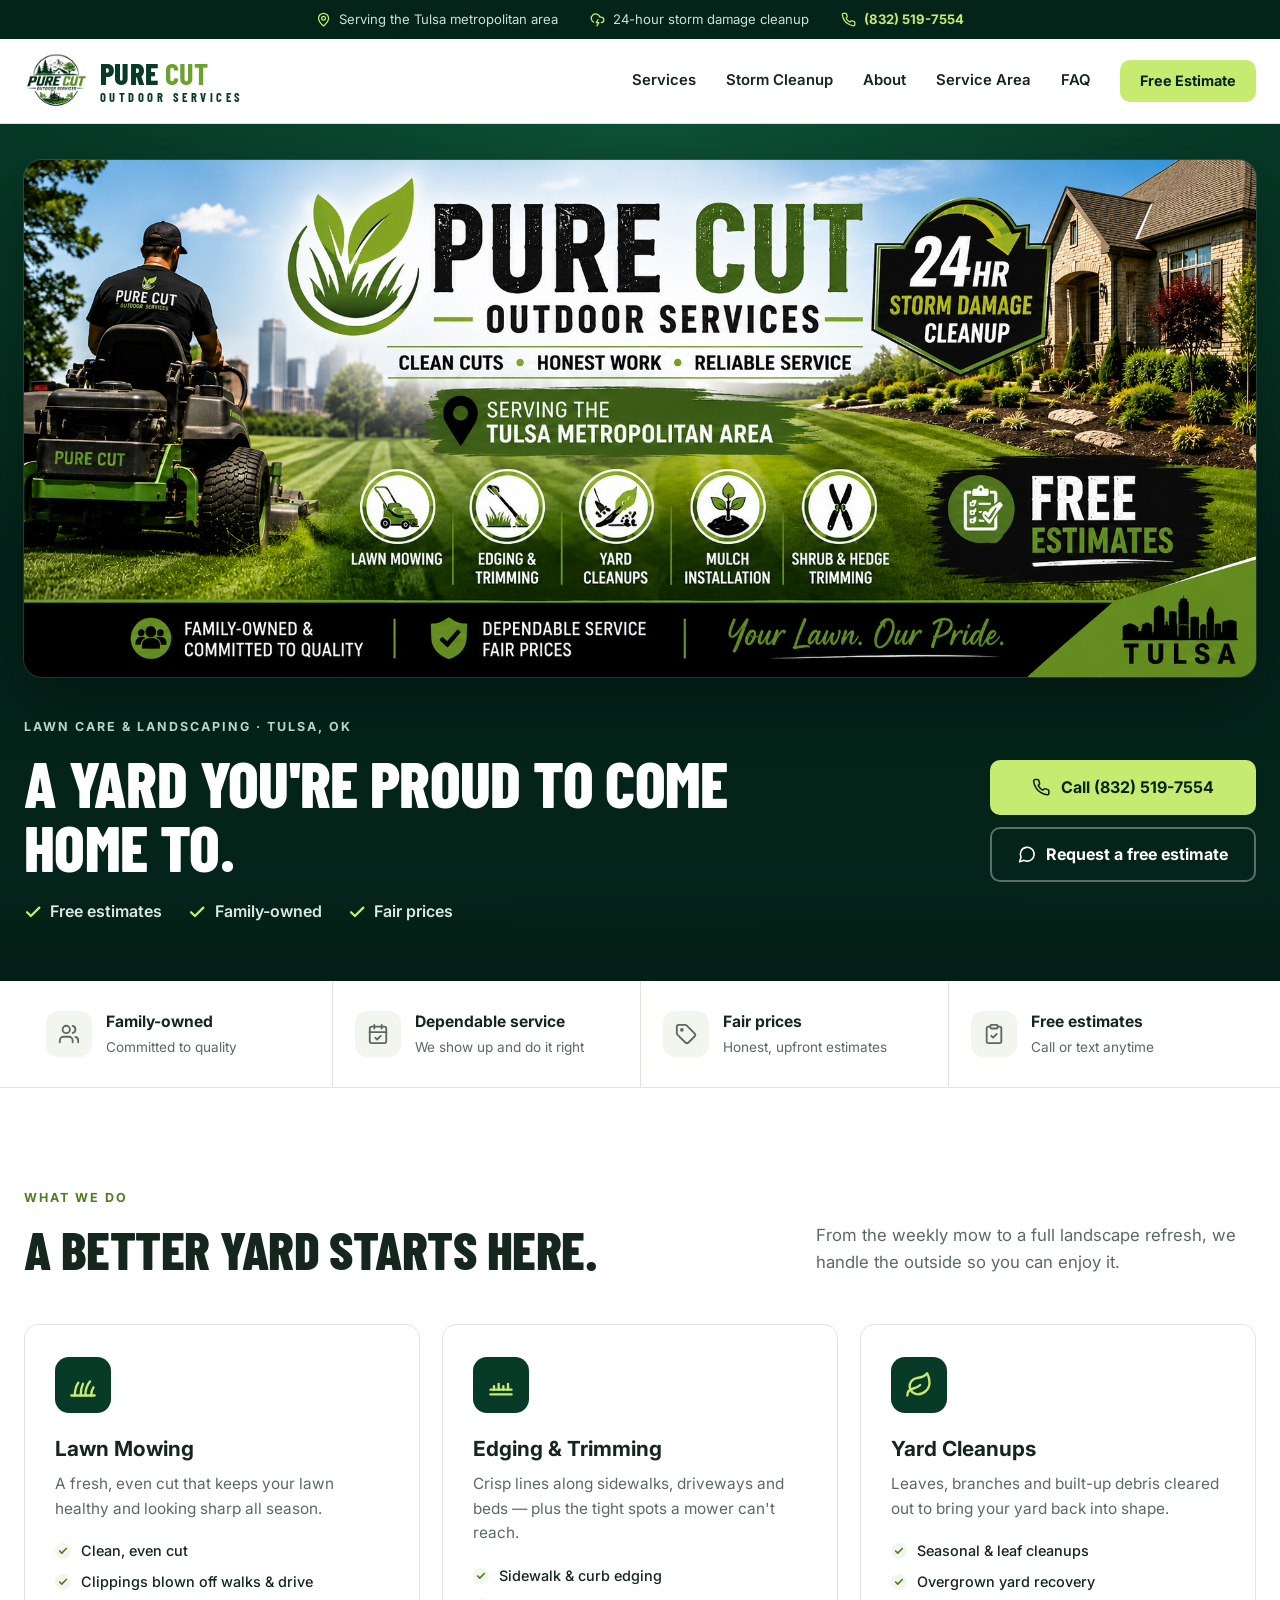
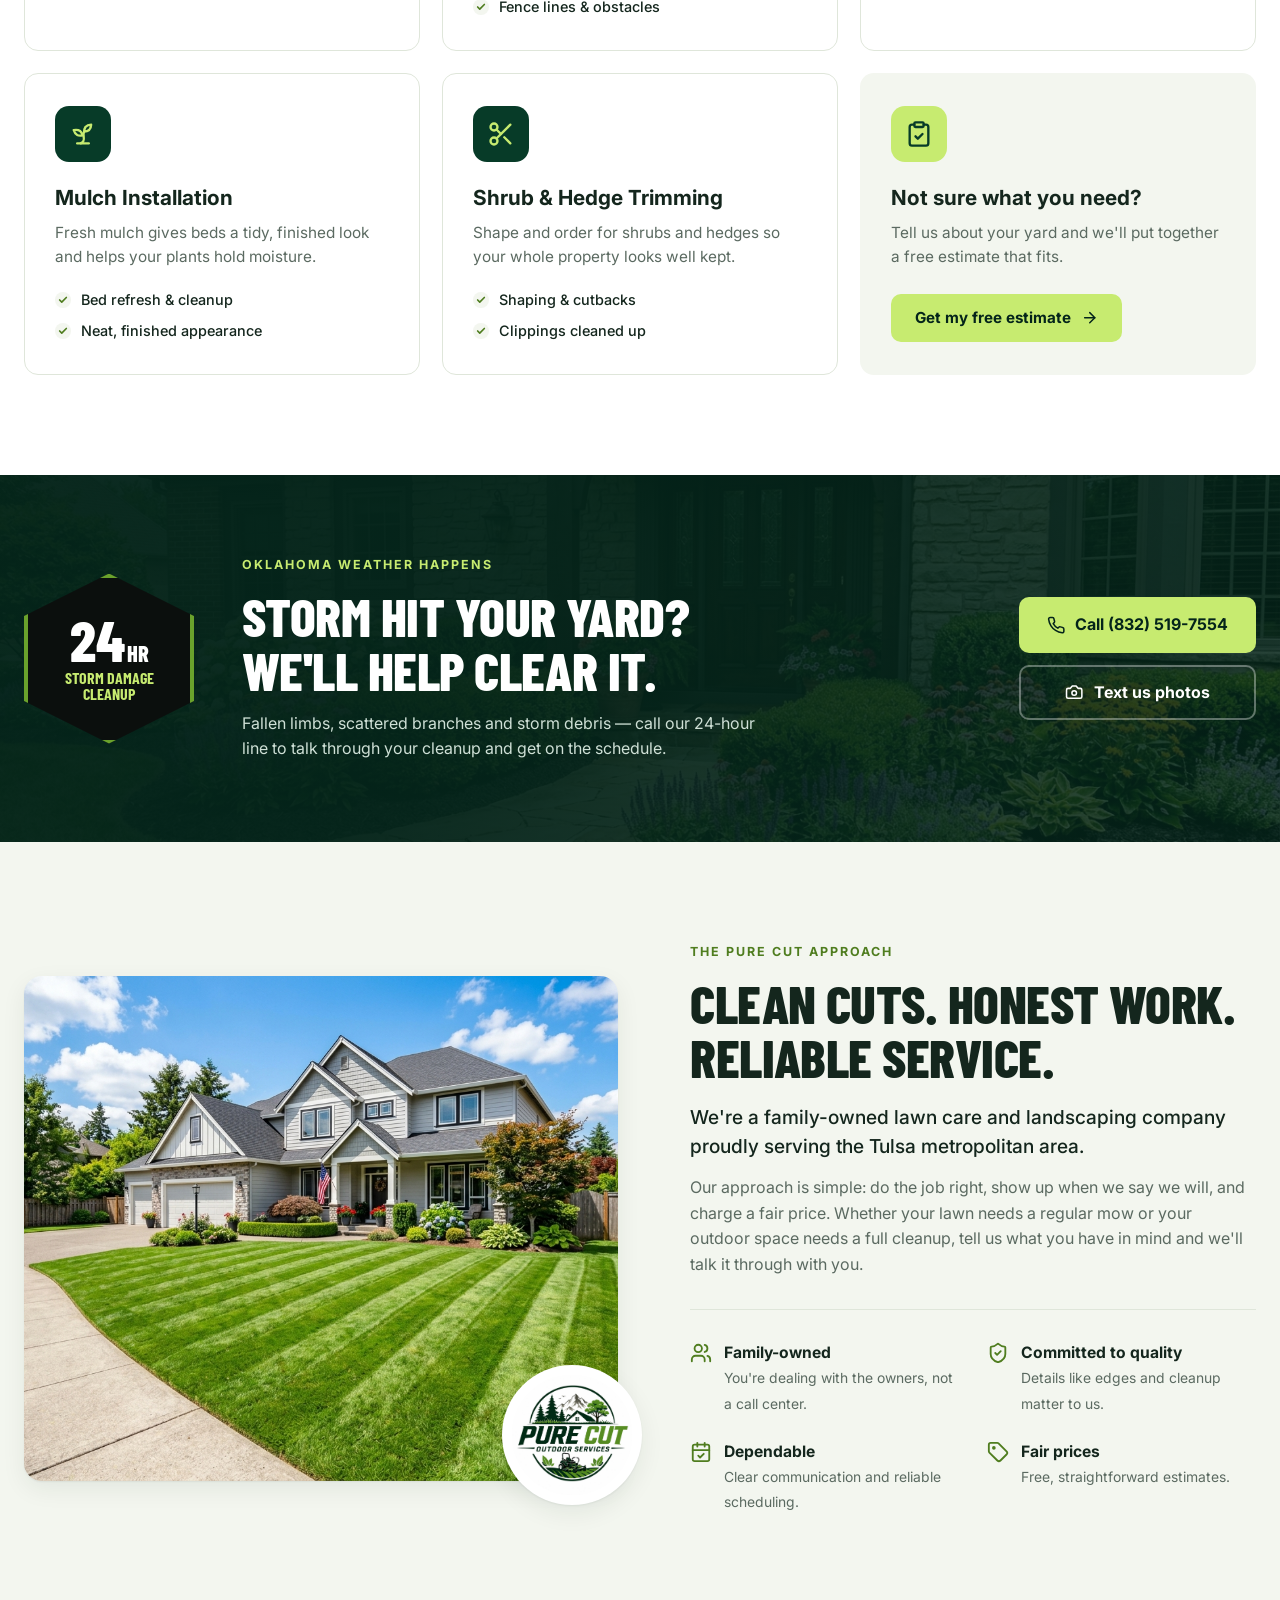
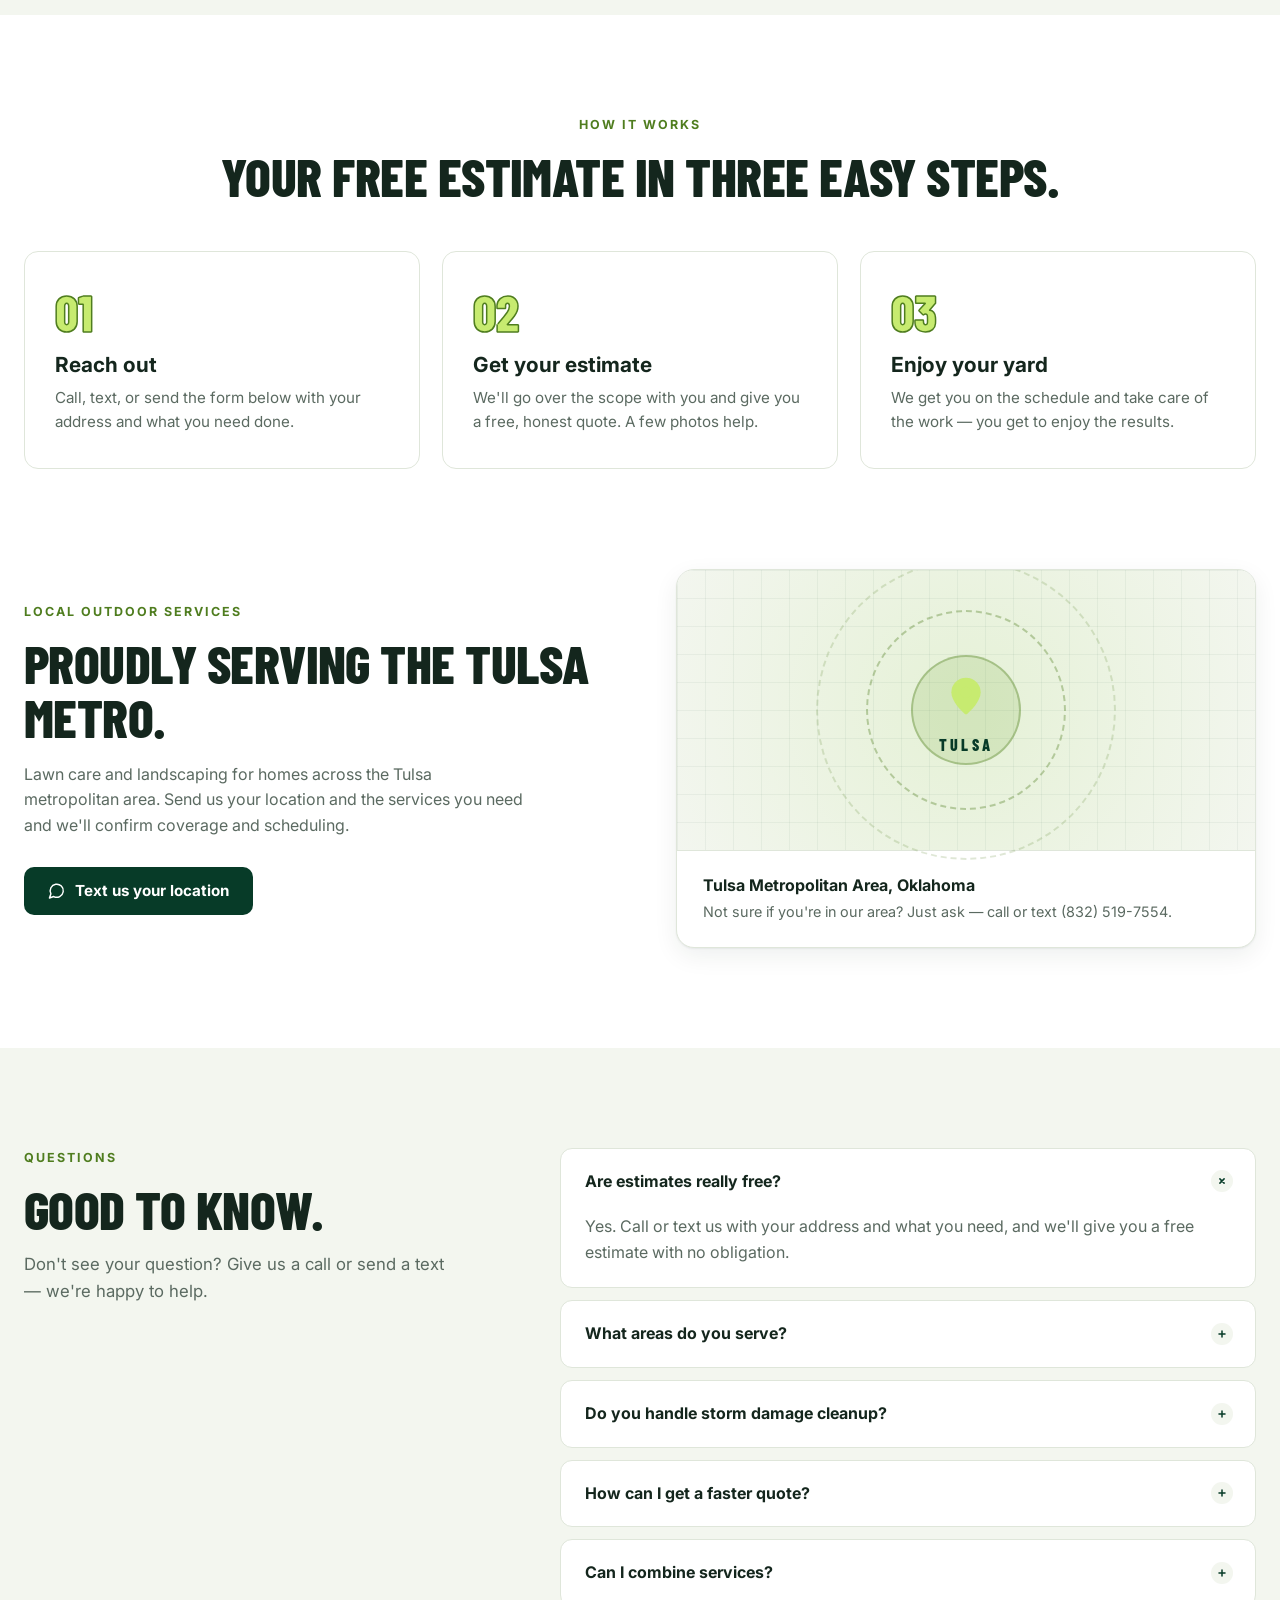
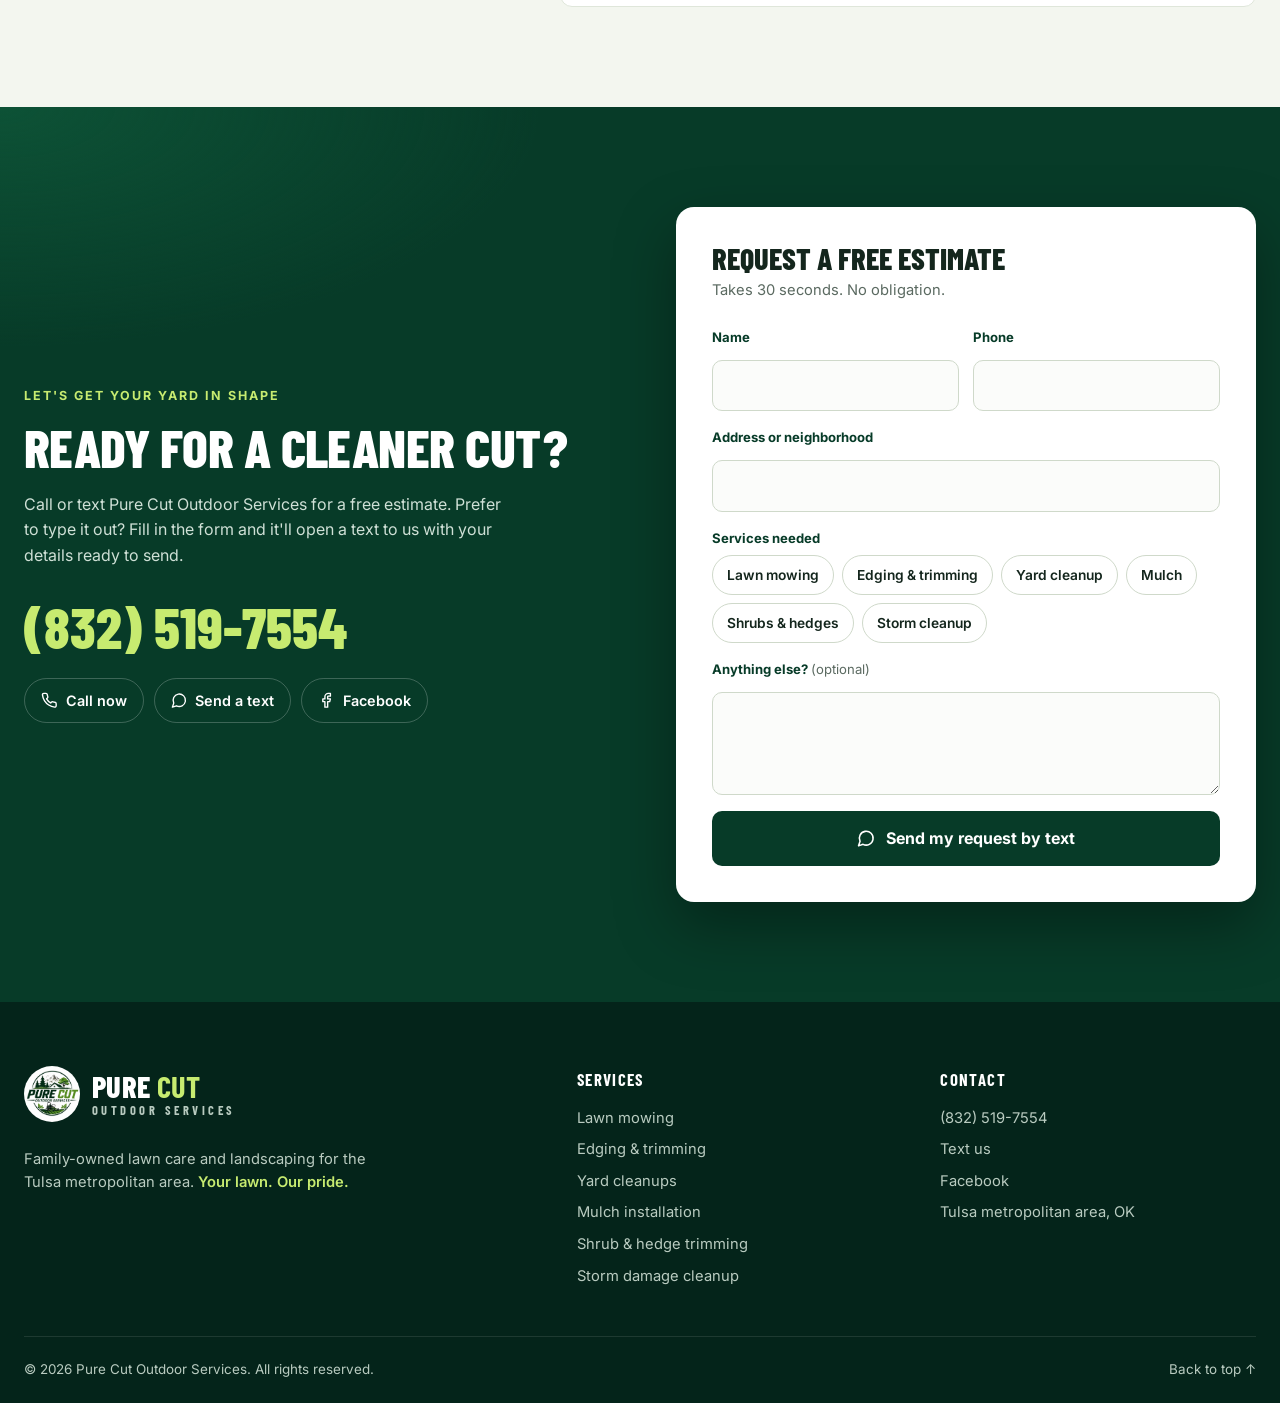
==== commit d0b17dc5: "f" ====
--- a/index.html
+++ b/index.html
@@ -4,815 +4,416 @@
   <meta charset="UTF-8">
   <meta name="viewport" content="width=device-width, initial-scale=1">
   <meta name="theme-color" content="#073b28">
-  <title>Pure Cut Outdoor Services | Tulsa Lawn Care & Landscaping</title>
-  <meta name="description" content="Family-owned lawn care, mowing, edging, yard cleanups, mulch installation & storm cleanup in the Tulsa metropolitan area. Call (832) 519-7554 for a free 24-hour estimate.">
-  <meta property="og:title" content="Pure Cut Outdoor Services | Tulsa Lawn Care & Landscaping">
-  <meta property="og:description" content="Clean cuts. Honest work. Reliable service. Family-owned lawn care & outdoor services for Tulsa, Broken Arrow, Owasso, Jenks & Bixby.">
+  <title>Pure Cut Outdoor Services | Lawn Care &amp; Landscaping in Tulsa, OK</title>
+  <meta name="description" content="Family-owned lawn care and landscaping in the Tulsa metropolitan area. Mowing, edging, yard cleanups, mulch, hedge trimming and 24-hour storm damage cleanup. Call (832) 519-7554 for a free estimate.">
+  <meta property="og:title" content="Pure Cut Outdoor Services | Tulsa Lawn Care">
+  <meta property="og:description" content="Clean cuts. Honest work. Reliable service. Family-owned outdoor services for the Tulsa metropolitan area.">
   <meta property="og:type" content="website">
+  <meta property="og:image" content="assets/pure-cut-services.png">
   <link rel="icon" href="assets/pure-cut-logo.jpg" type="image/jpeg">
+  <link rel="preconnect" href="https://fonts.googleapis.com">
+  <link rel="preconnect" href="https://fonts.gstatic.com" crossorigin>
+  <link href="https://fonts.googleapis.com/css2?family=Barlow+Condensed:wght@600;700;800&family=Inter:wght@400;500;600;700&display=swap" rel="stylesheet">
   <link rel="stylesheet" href="styles.css">
   <script src="script.js" defer></script>
-  <script type="application/ld+json">
-  {
-    "@context": "https://schema.org",
-    "@type": "LocalBusiness",
-    "name": "Pure Cut Outdoor Services",
-    "image": "assets/pure-cut-logo.jpg",
-    "description": "Family-owned lawn care and landscaping company serving the Tulsa metropolitan area.",
-    "telephone": "+1-832-519-7554",
-    "priceRange": "$$",
-    "address": {
-      "@type": "PostalAddress",
-      "addressLocality": "Tulsa",
-      "addressRegion": "OK",
-      "addressCountry": "US"
-    },
-    "areaServed": [
-      "Tulsa", "Broken Arrow", "Owasso", "Jenks", "Bixby", "Sand Springs", "Sapulpa", "Glenpool", "Coweta"
-    ],
-    "sameAs": ["https://www.facebook.com/profile.php?id=61591013513155"],
-    "hasOfferCatalog": {
-      "@type": "OfferCatalog",
-      "name": "Outdoor Services Catalog",
-      "itemListElement": [
-        {"@type": "Offer", "itemOffered": {"@type": "Service", "name": "Lawn Mowing & Edging"}},
-        {"@type": "Offer", "itemOffered": {"@type": "Service", "name": "Yard Cleanups"}},
-        {"@type": "Offer", "itemOffered": {"@type": "Service", "name": "Mulch Installation"}},
-        {"@type": "Offer", "itemOffered": {"@type": "Service", "name": "Shrub & Hedge Trimming"}},
-        {"@type": "Offer", "itemOffered": {"@type": "Service", "name": "24-Hour Storm Cleanup"}}
-      ]
-    }
-  }
-  </script>
+  <script type="application/ld+json">{"@context":"https://schema.org","@type":"LocalBusiness","name":"Pure Cut Outdoor Services","image":"assets/pure-cut-logo.jpg","description":"Family-owned lawn care and landscaping company serving the Tulsa metropolitan area.","telephone":"+1-832-519-7554","areaServed":{"@type":"Place","name":"Tulsa metropolitan area, Oklahoma"},"sameAs":["https://www.facebook.com/profile.php?id=61591013513155"],"hasOfferCatalog":{"@type":"OfferCatalog","name":"Outdoor services","itemListElement":[{"@type":"Offer","itemOffered":{"@type":"Service","name":"Lawn mowing"}},{"@type":"Offer","itemOffered":{"@type":"Service","name":"Edging and trimming"}},{"@type":"Offer","itemOffered":{"@type":"Service","name":"Yard cleanups"}},{"@type":"Offer","itemOffered":{"@type":"Service","name":"Mulch installation"}},{"@type":"Offer","itemOffered":{"@type":"Service","name":"Shrub and hedge trimming"}},{"@type":"Offer","itemOffered":{"@type":"Service","name":"Storm damage cleanup"}}]}}</script>
 </head>
 <body>
+  <!-- Icon sprite -->
+  <svg width="0" height="0" style="position:absolute" aria-hidden="true">
+    <defs>
+      <symbol id="i-phone" viewBox="0 0 24 24"><path d="M22 16.92v3a2 2 0 0 1-2.18 2 19.79 19.79 0 0 1-8.63-3.07 19.5 19.5 0 0 1-6-6 19.79 19.79 0 0 1-3.07-8.67A2 2 0 0 1 4.11 2h3a2 2 0 0 1 2 1.72 12.84 12.84 0 0 0 .7 2.81 2 2 0 0 1-.45 2.11L8.09 9.91a16 16 0 0 0 6 6l1.27-1.27a2 2 0 0 1 2.11-.45 12.84 12.84 0 0 0 2.81.7A2 2 0 0 1 22 16.92z"/></symbol>
+      <symbol id="i-message" viewBox="0 0 24 24"><path d="M7.9 20A9 9 0 1 0 4 16.1L2 22Z"/></symbol>
+      <symbol id="i-check" viewBox="0 0 24 24"><polyline points="20 6 9 17 4 12"/></symbol>
+      <symbol id="i-pin" viewBox="0 0 24 24"><path d="M20 10c0 4.99-5.54 10.19-7.4 11.8a1 1 0 0 1-1.2 0C9.54 20.19 4 14.99 4 10a8 8 0 0 1 16 0"/><circle cx="12" cy="10" r="3"/></symbol>
+      <symbol id="i-grass" viewBox="0 0 24 24"><path d="M2 21h20"/><path d="M5 21c0-5 1-8 3-11"/><path d="M10 21c0-4 .5-7 2-10"/><path d="M14 21c0-6 1.5-9 4-12"/><path d="M19 21c0-3 .5-5 2-7"/></symbol>
+      <symbol id="i-edge" viewBox="0 0 24 24"><path d="M3 20h18"/><path d="M3 16h18"/><path d="M6 16v-3"/><path d="M10 16v-5"/><path d="M14 16v-3"/><path d="M18 16v-5"/></symbol>
+      <symbol id="i-leaf" viewBox="0 0 24 24"><path d="M11 20A7 7 0 0 1 9.8 6.1C15.5 5 17 4.48 19 2c1 2 2 4.18 2 8 0 5.5-4.78 10-10 10Z"/><path d="M2 21c0-3 1.85-5.36 5.08-6C9.5 14.52 12 13 13 12"/></symbol>
+      <symbol id="i-sprout" viewBox="0 0 24 24"><path d="M7 20h10"/><path d="M10 20c5.5-2.5.8-6.4 3-10"/><path d="M9.5 9.4c1.1.8 1.8 2.2 2.3 3.7-2 .4-3.5.4-4.8-.3-1.2-.6-2.3-1.9-3-4.2 2.8-.5 4.4 0 5.5.8z"/><path d="M14.1 6a7 7 0 0 0-1.1 4c1.9-.1 3.3-.6 4.3-1.4 1-1 1.6-2.3 1.7-4.6-2.7.1-4 1-4.9 2z"/></symbol>
+      <symbol id="i-scissors" viewBox="0 0 24 24"><circle cx="6" cy="6" r="3"/><path d="M8.12 8.12 12 12"/><path d="M20 4 8.12 15.88"/><circle cx="6" cy="18" r="3"/><path d="M14.8 14.8 20 20"/></symbol>
+      <symbol id="i-storm" viewBox="0 0 24 24"><path d="M6 16.33A7 7 0 1 1 15.71 8h1.79a4.5 4.5 0 0 1 .5 8.97"/><path d="m13 12-3 5h4l-3 5"/></symbol>
+      <symbol id="i-users" viewBox="0 0 24 24"><path d="M16 21v-2a4 4 0 0 0-4-4H6a4 4 0 0 0-4 4v2"/><circle cx="9" cy="7" r="4"/><path d="M22 21v-2a4 4 0 0 0-3-3.87"/><path d="M16 3.13a4 4 0 0 1 0 7.75"/></symbol>
+      <symbol id="i-shield" viewBox="0 0 24 24"><path d="M20 13c0 5-3.5 7.5-7.66 8.95a1 1 0 0 1-.67-.01C7.5 20.5 4 18 4 13V6a1 1 0 0 1 1-1c2 0 4.5-1.2 6.24-2.72a1.17 1.17 0 0 1 1.52 0C14.51 3.81 17 5 19 5a1 1 0 0 1 1 1z"/><path d="m9 12 2 2 4-4"/></symbol>
+      <symbol id="i-clipboard" viewBox="0 0 24 24"><rect width="8" height="4" x="8" y="2" rx="1"/><path d="M16 4h2a2 2 0 0 1 2 2v14a2 2 0 0 1-2 2H6a2 2 0 0 1-2-2V6a2 2 0 0 1 2-2h2"/><path d="m9 14 2 2 4-4"/></symbol>
+      <symbol id="i-tag" viewBox="0 0 24 24"><path d="M12.59 2.59A2 2 0 0 0 11.17 2H4a2 2 0 0 0-2 2v7.17a2 2 0 0 0 .59 1.42l8.7 8.7a2.43 2.43 0 0 0 3.42 0l6.58-6.58a2.43 2.43 0 0 0 0-3.42z"/><circle cx="7.5" cy="7.5" r="1"/></symbol>
+      <symbol id="i-calendar" viewBox="0 0 24 24"><path d="M8 2v4"/><path d="M16 2v4"/><rect width="18" height="18" x="3" y="4" rx="2"/><path d="M3 10h18"/><path d="m9 16 2 2 4-4"/></symbol>
+      <symbol id="i-camera" viewBox="0 0 24 24"><path d="M14.5 4h-5L7 7H4a2 2 0 0 0-2 2v9a2 2 0 0 0 2 2h16a2 2 0 0 0 2-2V9a2 2 0 0 0-2-2h-3l-2.5-3z"/><circle cx="12" cy="13" r="3"/></symbol>
+      <symbol id="i-facebook" viewBox="0 0 24 24"><path d="M18 2h-3a5 5 0 0 0-5 5v3H7v4h3v8h4v-8h3l1-4h-4V7a1 1 0 0 1 1-1h3z"/></symbol>
+      <symbol id="i-arrow" viewBox="0 0 24 24"><path d="M5 12h14"/><path d="m12 5 7 7-7 7"/></symbol>
+    </defs>
+  </svg>
+
   <a class="skip-link" href="#main">Skip to content</a>
-  
-  <!-- TOP ANNOUNCEMENT BAR -->
+
   <div class="topbar">
     <div class="container topbar-inner">
-      <span>🏡 Family-Owned & Local Tulsa Metro Proud</span>
-      <span class="topbar-divider">|</span>
-      <span>⭐ 5.0 Star Rated Lawn Care</span>
-      <span class="topbar-divider">|</span>
-      <a href="tel:+18325197554" class="topbar-phone">📞 (832) 519-7554</a>
+      <span class="topbar-item"><svg class="ico"><use href="#i-pin"/></svg>Serving the Tulsa metropolitan area</span>
+      <span class="topbar-item hide-sm"><svg class="ico"><use href="#i-storm"/></svg>24-hour storm damage cleanup</span>
+      <a class="topbar-item topbar-phone" href="tel:+18325197554"><svg class="ico"><use href="#i-phone"/></svg>(832) 519-7554</a>
     </div>
   </div>
 
-  <!-- HEADER NAVIGATION WITH LOGO -->
   <header class="header">
     <div class="container header-inner">
-      <a class="brand" href="#" aria-label="Pure Cut Outdoor Services home">
-        <img src="assets/pure-cut-logo.jpg" alt="Pure Cut Logo" class="header-logo-img">
-        <div class="brand-text">
-          <span class="brand-title">PURE <b class="brand-highlight">CUT</b></span>
-          <small class="brand-subtitle">OUTDOOR SERVICES</small>
-        </div>
+      <a class="brand" href="#top" aria-label="Pure Cut Outdoor Services home">
+        <img class="brand-logo" src="assets/pure-cut-logo.jpg" alt="" width="64" height="64">
+        <span class="brand-text">
+          <span class="brand-name">PURE <b>CUT</b></span>
+          <span class="brand-sub">OUTDOOR SERVICES</span>
+        </span>
       </a>
-      
-      <button class="menu-toggle" aria-controls="navigation" aria-expanded="false" hidden>
-        <span>Menu</span> <span aria-hidden="true" class="hamburger-icon">☰</span>
+
+      <button class="menu-toggle" type="button" aria-controls="navigation" aria-expanded="false" aria-label="Open menu">
+        <span></span><span></span><span></span>
       </button>
-      
+
       <nav id="navigation" aria-label="Main navigation">
         <a href="#services">Services</a>
-        <a href="#calculator">Instant Calculator</a>
-        <a href="#work">Our Work</a>
-        <a href="#why-us">Why Us</a>
-        <a href="#reviews">Reviews</a>
+        <a href="#storm">Storm Cleanup</a>
+        <a href="#about">About</a>
         <a href="#service-area">Service Area</a>
-        <a href="#faq">FAQs</a>
-        <a href="#contact" class="button button-small nav-cta">Get Free Estimate</a>
+        <a href="#faq">FAQ</a>
+        <a href="#contact" class="btn btn-primary btn-sm">Free Estimate</a>
       </nav>
     </div>
   </header>
 
   <main id="main">
-    <!-- HERO SECTION -->
-    <section class="hero">
-      <div class="container hero-grid">
-        <div class="hero-copy">
-          <div class="hero-badge">
-            <span class="badge-icon">🌿</span> LAWN CARE & LANDSCAPING · TULSA, OK
-          </div>
-          <h1>Your lawn.<br><span>Our pride.</span></h1>
-          <p class="hero-description">
-            A fresh cut. Clean, razor-sharp edges. An outdoor space you are proud to come home to. Dependable family-owned lawn care & property maintenance for the entire Tulsa metro.
-          </p>
-          
-          <div class="hero-trust-bullets">
-            <div class="trust-item"><svg width="18" height="18" viewBox="0 0 24 24" fill="none" stroke="currentColor" stroke-width="3"><polyline points="20 6 9 17 4 12"></polyline></svg> Weekly & Bi-Weekly Mowing</div>
-            <div class="trust-item"><svg width="18" height="18" viewBox="0 0 24 24" fill="none" stroke="currentColor" stroke-width="3"><polyline points="20 6 9 17 4 12"></polyline></svg> No Locked Contracts</div>
-            <div class="trust-item"><svg width="18" height="18" viewBox="0 0 24 24" fill="none" stroke="currentColor" stroke-width="3"><polyline points="20 6 9 17 4 12"></polyline></svg> Free 24-Hour Quotes</div>
-          </div>
-
-          <div class="actions">
-            <a href="tel:+18325197554" class="button button-hero-primary">
-              <svg width="20" height="20" viewBox="0 0 24 24" fill="none" stroke="currentColor" stroke-width="2.5" style="margin-right:8px"><path d="M22 16.92v3a2 2 0 0 1-2.18 2 19.79 19.79 0 0 1-8.63-3.07 19.5 19.5 0 0 1-6-6 19.79 19.79 0 0 1-3.07-8.67A2 2 0 0 1 4.11 2h3a2 2 0 0 1 2 1.72 12.84 12.84 0 0 0 .7 2.81 2 2 0 0 1-.45 2.11L8.09 9.91a16 16 0 0 0 6 6l1.27-1.27a2 2 0 0 1 2.11-.45 12.84 12.84 0 0 0 2.81.7A2 2 0 0 1 22 16.92z"></path></svg>
-              Call (832) 519-7554
-            </a>
-            <a href="#calculator" class="button button-outline-hero">
-              ⚡ Instant Quote Calculator
-            </a>
-          </div>
-          <p class="hero-note">Clean cuts. Honest work. Reliable service.</p>
-        </div>
-        
-        <div class="hero-art">
-          <div class="hero-image-wrapper">
-            <img src="assets/pure-cut-services.png" alt="Pure Cut Outdoor Services: lawn mowing, edging, yard cleanups, mulch installation, shrub trimming and 24hr storm damage cleanup in Tulsa" width="1935" height="812" fetchpriority="high">
-          </div>
-          <div class="art-caption">
-            <div class="caption-badge">
-              <span class="caption-icon">📍</span>
-              <div>
-                <strong>TULSA METROPOLITAN AREA</strong>
-                <span>Tulsa, Broken Arrow, Owasso & More</span>
-              </div>
-            </div>
-            <div class="caption-badge">
-              <span class="caption-icon">⭐</span>
-              <div>
-                <strong>FAMILY-OWNED</strong>
-                <span>Quality You Can Trust</span>
-              </div>
-            </div>
-          </div>
-        </div>
-      </div>
-    </section>
-
-    <!-- PROMISE STRIP -->
-    <div class="promise-strip">
-      <div class="container promise-grid">
-        <div class="promise-card">
-          <div class="promise-icon">📋</div>
-          <div>
-            <strong>Free Estimates</strong>
-            <span>Quick 24-hr turnaround</span>
-          </div>
-        </div>
-        <div class="promise-card">
-          <div class="promise-icon">🛡️</div>
-          <div>
-            <strong>Licensed & Insured</strong>
-            <span>100% property protection</span>
-          </div>
-        </div>
-        <div class="promise-card">
-          <div class="promise-icon">🌿</div>
-          <div>
-            <strong>Lawn Care & Cleanups</strong>
-            <span>Full property maintenance</span>
-          </div>
-        </div>
-        <div class="promise-card">
-          <div class="promise-icon">📍</div>
-          <div>
-            <strong>Tulsa Metro Coverage</strong>
-            <span>Serving all surrounding cities</span>
-          </div>
-        </div>
-      </div>
-    </div>
-
-    <!-- INTERACTIVE INSTANT ESTIMATE CALCULATOR -->
-    <section id="calculator" class="section calculator-section">
+    <!-- HERO -->
+    <section class="hero" id="top">
       <div class="container">
-        <div class="section-heading center-heading">
-          <p class="eyebrow">INSTANT PRICE ESTIMATOR</p>
-          <h2>Calculate Your Lawn Care Estimate</h2>
-          <p class="section-intro">Select your property details below for an instant estimated price range. No obligations!</p>
-        </div>
-
-        <div class="calculator-card">
-          <div class="calc-steps-grid">
-            <!-- Step 1 -->
-            <div class="calc-step">
-              <div class="step-header">
-                <span class="step-num">1</span>
-                <h3>Select Services Needed</h3>
-              </div>
-              <div class="calc-options-grid">
-                <label class="calc-checkbox-card">
-                  <input type="checkbox" name="calc-service" value="mowing" checked data-price="45">
-                  <span class="checkbox-custom"></span>
-                  <div class="option-info">
-                    <strong>Lawn Mowing & Edging</strong>
-                    <small>Mow, edge, string trim & blow</small>
-                  </div>
-                </label>
-                <label class="calc-checkbox-card">
-                  <input type="checkbox" name="calc-service" value="cleanup" data-price="75">
-                  <span class="checkbox-custom"></span>
-                  <div class="option-info">
-                    <strong>Yard Debris Cleanup</strong>
-                    <small>Leaves, branches & seasonal refresh</small>
-                  </div>
-                </label>
-                <label class="calc-checkbox-card">
-                  <input type="checkbox" name="calc-service" value="mulch" data-price="120">
-                  <span class="checkbox-custom"></span>
-                  <div class="option-info">
-                    <strong>Mulch Bed Refresh</strong>
-                    <small>Bed edging & fresh hardwood mulch</small>
-                  </div>
-                </label>
-                <label class="calc-checkbox-card">
-                  <input type="checkbox" name="calc-service" value="shrub" data-price="60">
-                  <span class="checkbox-custom"></span>
-                  <div class="option-info">
-                    <strong>Shrub & Hedge Trimming</strong>
-                    <small>Sculpting & clipping removal</small>
-                  </div>
-                </label>
-              </div>
-            </div>
-
-            <!-- Step 2 -->
-            <div class="calc-step">
-              <div class="step-header">
-                <span class="step-num">2</span>
-                <h3>Approximate Yard Size</h3>
-              </div>
-              <div class="calc-radio-group">
-                <label class="calc-radio-card">
-                  <input type="radio" name="yard-size" value="small" data-mult="0.9" checked>
-                  <div class="radio-content">
-                    <strong>Small / Townhome</strong>
-                    <small>Under 3,000 sq ft</small>
-                  </div>
-                </label>
-                <label class="calc-radio-card">
-                  <input type="radio" name="yard-size" value="medium" data-mult="1.0">
-                  <div class="radio-content">
-                    <strong>Medium Standard</strong>
-                    <small>3,000 - 8,000 sq ft</small>
-                  </div>
-                </label>
-                <label class="calc-radio-card">
-                  <input type="radio" name="yard-size" value="large" data-mult="1.3">
-                  <div class="radio-content">
-                    <strong>Large / Corner Lot</strong>
-                    <small>8,000 - 15,000 sq ft</small>
-                  </div>
-                </label>
-                <label class="calc-radio-card">
-                  <input type="radio" name="yard-size" value="xlarge" data-mult="1.7">
-                  <div class="radio-content">
-                    <strong>Acreage / 1/2+ Acre</strong>
-                    <small>Over 15,000 sq ft</small>
-                  </div>
-                </label>
-              </div>
-            </div>
-
-            <!-- Step 3 -->
-            <div class="calc-step">
-              <div class="step-header">
-                <span class="step-num">3</span>
-                <h3>Frequency</h3>
-              </div>
-              <div class="calc-radio-group">
-                <label class="calc-radio-card">
-                  <input type="radio" name="frequency" value="weekly" data-disc="0.85" checked>
-                  <div class="radio-content">
-                    <strong>Weekly Service <span class="discount-badge">Save 15%</span></strong>
-                    <small>Keeps yard in pristine condition</small>
-                  </div>
-                </label>
-                <label class="calc-radio-card">
-                  <input type="radio" name="frequency" value="biweekly" data-disc="1.0">
-                  <div class="radio-content">
-                    <strong>Bi-Weekly Service</strong>
-                    <small>Great for standard lawn upkeep</small>
-                  </div>
-                </label>
-                <label class="calc-radio-card">
-                  <input type="radio" name="frequency" value="onetime" data-disc="1.15">
-                  <div class="radio-content">
-                    <strong>One-Time Service</strong>
-                    <small>Single visit or seasonal cleanup</small>
-                  </div>
-                </label>
-              </div>
-            </div>
-          </div>
-
-          <!-- Estimate Result Panel -->
-          <div class="calc-result-panel">
-            <div class="result-details">
-              <p class="result-label">Estimated Starting Price:</p>
-              <div class="result-price" id="calc-price-display">$40 - $55 <small>/ visit</small></div>
-              <p class="result-subtext">Includes lawn mowing, perimeter string trimming, hard edge trimming, and blowing off all walkways.</p>
-            </div>
-            <div class="result-action">
-              <button type="button" class="button button-calc-submit" id="btn-lock-estimate">
-                Lock In Free Official Estimate →
-              </button>
-            </div>
-          </div>
-        </div>
-      </div>
-    </section>
-
-    <!-- SERVICES SECTION -->
+        <div class="hero-banner">
+          <img src="assets/pure-cut-services.png" alt="Pure Cut Outdoor Services – clean cuts, honest work, reliable service. Serving the Tulsa metropolitan area. Lawn mowing, edging and trimming, yard cleanups, mulch installation, shrub and hedge trimming. 24-hour storm damage cleanup. Free estimates." width="1935" height="812" fetchpriority="high">
+        </div>
+
+        <div class="hero-bar">
+          <div class="hero-copy">
+            <p class="eyebrow eyebrow-light">Lawn care &amp; landscaping · Tulsa, OK</p>
+            <h1>A yard you're proud to come home to.</h1>
+            <ul class="hero-checks">
+              <li><svg class="ico"><use href="#i-check"/></svg>Free estimates</li>
+              <li><svg class="ico"><use href="#i-check"/></svg>Family-owned</li>
+              <li><svg class="ico"><use href="#i-check"/></svg>Fair prices</li>
+            </ul>
+          </div>
+          <div class="hero-cta">
+            <a href="tel:+18325197554" class="btn btn-primary btn-lg"><svg class="ico"><use href="#i-phone"/></svg>Call (832) 519-7554</a>
+            <a href="#contact" class="btn btn-ghost btn-lg"><svg class="ico"><use href="#i-message"/></svg>Request a free estimate</a>
+          </div>
+        </div>
+      </div>
+    </section>
+
+    <!-- TRUST STRIP -->
+    <section class="trust" aria-label="Why Pure Cut">
+      <div class="container trust-grid">
+        <div class="trust-item"><span class="trust-ico"><svg class="ico"><use href="#i-users"/></svg></span><div><strong>Family-owned</strong><span>Committed to quality</span></div></div>
+        <div class="trust-item"><span class="trust-ico"><svg class="ico"><use href="#i-calendar"/></svg></span><div><strong>Dependable service</strong><span>We show up and do it right</span></div></div>
+        <div class="trust-item"><span class="trust-ico"><svg class="ico"><use href="#i-tag"/></svg></span><div><strong>Fair prices</strong><span>Honest, upfront estimates</span></div></div>
+        <div class="trust-item"><span class="trust-ico"><svg class="ico"><use href="#i-clipboard"/></svg></span><div><strong>Free estimates</strong><span>Call or text anytime</span></div></div>
+      </div>
+    </section>
+
+    <!-- SERVICES -->
     <section id="services" class="section">
       <div class="container">
-        <div class="section-heading">
+        <div class="section-head">
           <div>
-            <p class="eyebrow">WHAT WE DO</p>
+            <p class="eyebrow">What we do</p>
             <h2>A better yard starts here.</h2>
           </div>
-          <p>From keeping your lawn neat and striped to giving your landscape beds a fresh start, we take complete care of your property's exterior.</p>
+          <p class="section-lead">From the weekly mow to a full landscape refresh, we handle the outside so you can enjoy it.</p>
         </div>
 
         <div class="services-grid">
           <article class="service-card">
-            <div class="card-header">
-              <span class="service-number">01</span>
-              <span class="service-badge">Most Popular</span>
-            </div>
-            <h3>Lawn Mowing & Edging</h3>
-            <p>Keep your turf healthy, neat, and striped. Every mow includes string trimming around fences/trees, crisp vertical edging, and blowing off all hard surfaces.</p>
-            <ul class="service-bullets">
-              <li>Custom cut height for healthy grass</li>
-              <li>Precision hard edge trimming</li>
-              <li>Complete hard surface blow-off</li>
-            </ul>
-            <div class="card-footer">
-              <span class="service-price">From $40/visit</span>
-              <a href="#contact" class="card-cta">Book Mowing →</a>
-            </div>
+            <span class="service-ico"><svg class="ico"><use href="#i-grass"/></svg></span>
+            <h3>Lawn Mowing</h3>
+            <p>A fresh, even cut that keeps your lawn healthy and looking sharp all season.</p>
+            <ul class="ticks">
+              <li>Clean, even cut</li>
+              <li>Clippings blown off walks &amp; drive</li>
+            </ul>
           </article>
 
           <article class="service-card">
-            <div class="card-header">
-              <span class="service-number">02</span>
-            </div>
-            <h3>Edging & Trimming</h3>
-            <p>Tidy up overgrown lawn edges, curb lines, driveways, and hard-to-reach fence corners for that distinct, manicured curb appeal look.</p>
-            <ul class="service-bullets">
-              <li>Clean sidewalk & driveway lines</li>
-              <li>Overgrowth curb cutbacks</li>
-              <li>Tight corner string trimming</li>
-            </ul>
-            <div class="card-footer">
-              <span class="service-price">Included / Standalone</span>
-              <a href="#contact" class="card-cta">Get Quote →</a>
-            </div>
+            <span class="service-ico"><svg class="ico"><use href="#i-edge"/></svg></span>
+            <h3>Edging &amp; Trimming</h3>
+            <p>Crisp lines along sidewalks, driveways and beds — plus the tight spots a mower can't reach.</p>
+            <ul class="ticks">
+              <li>Sidewalk &amp; curb edging</li>
+              <li>Fence lines &amp; obstacles</li>
+            </ul>
           </article>
 
           <article class="service-card">
-            <div class="card-header">
-              <span class="service-number">03</span>
-            </div>
+            <span class="service-ico"><svg class="ico"><use href="#i-leaf"/></svg></span>
             <h3>Yard Cleanups</h3>
-            <p>Clear leaves, twigs, fallen branches, and yard debris to bring an overgrown or seasonal property back into pristine shape.</p>
-            <ul class="service-bullets">
-              <li>Spring & Fall leaf removal</li>
-              <li>Overgrown yard reclamation</li>
-              <li>Full debris haul-away</li>
-            </ul>
-            <div class="card-footer">
-              <span class="service-price">Free Estimate</span>
-              <a href="#contact" class="card-cta">Book Cleanup →</a>
-            </div>
+            <p>Leaves, branches and built-up debris cleared out to bring your yard back into shape.</p>
+            <ul class="ticks">
+              <li>Seasonal &amp; leaf cleanups</li>
+              <li>Overgrown yard recovery</li>
+            </ul>
           </article>
 
           <article class="service-card">
-            <div class="card-header">
-              <span class="service-number">04</span>
-            </div>
+            <span class="service-ico"><svg class="ico"><use href="#i-sprout"/></svg></span>
             <h3>Mulch Installation</h3>
-            <p>Protect plant roots, retain moisture, and give your flower beds a rich, dark finished appearance with premium hardwood mulch.</p>
-            <ul class="service-bullets">
-              <li>Deep bed edging redefinition</li>
-              <li>Weed prevention barrier</li>
-              <li>Black, dark brown, or red mulch</li>
-            </ul>
-            <div class="card-footer">
-              <span class="service-price">Custom Quote</span>
-              <a href="#contact" class="card-cta">Refresh Beds →</a>
-            </div>
+            <p>Fresh mulch gives beds a tidy, finished look and helps your plants hold moisture.</p>
+            <ul class="ticks">
+              <li>Bed refresh &amp; cleanup</li>
+              <li>Neat, finished appearance</li>
+            </ul>
           </article>
 
           <article class="service-card">
-            <div class="card-header">
-              <span class="service-number">05</span>
-            </div>
-            <h3>Shrub & Hedge Trimming</h3>
-            <p>Sculpt bushes, hedges, and shrubs into clean, symmetrical shapes. Promotes healthier growth and removes deadwood.</p>
-            <ul class="service-bullets">
-              <li>Decorative hedge shaping</li>
-              <li>Dead branch pruning</li>
-              <li>Clean clipping removal</li>
-            </ul>
-            <div class="card-footer">
-              <span class="service-price">Custom Quote</span>
-              <a href="#contact" class="card-cta">Trim Hedges →</a>
-            </div>
-          </article>
-
-          <article class="service-card storm">
-            <div class="card-header">
-              <span class="service-number">06 / URGENT SERVICE</span>
-              <span class="service-badge storm-badge">24/7 Response</span>
-            </div>
-            <h3>After The Storm Cleanup</h3>
-            <p>Storm debris, fallen limbs, or uprooted branches on your property? Call our priority line for fast emergency assistance across Tulsa.</p>
-            <ul class="service-bullets storm-bullets">
-              <li>Emergency limb & branch clearing</li>
-              <li>Property safety hazard removal</li>
-              <li>Priority scheduling for storm victims</li>
-            </ul>
-            <div class="card-footer">
-              <a href="tel:+18325197554" class="button button-storm">📞 Call (832) 519-7554</a>
-            </div>
-          </article>
-        </div>
-      </div>
-    </section>
-
-    <!-- WORK SHOWCASE / GALLERY SECTION -->
-    <section id="work" class="section work-section">
+            <span class="service-ico"><svg class="ico"><use href="#i-scissors"/></svg></span>
+            <h3>Shrub &amp; Hedge Trimming</h3>
+            <p>Shape and order for shrubs and hedges so your whole property looks well kept.</p>
+            <ul class="ticks">
+              <li>Shaping &amp; cutbacks</li>
+              <li>Clippings cleaned up</li>
+            </ul>
+          </article>
+
+          <article class="service-card service-card-cta">
+            <span class="service-ico"><svg class="ico"><use href="#i-clipboard"/></svg></span>
+            <h3>Not sure what you need?</h3>
+            <p>Tell us about your yard and we'll put together a free estimate that fits.</p>
+            <a href="#contact" class="btn btn-primary">Get my free estimate<svg class="ico"><use href="#i-arrow"/></svg></a>
+          </article>
+        </div>
+      </div>
+    </section>
+
+    <!-- STORM -->
+    <section id="storm" class="storm">
+      <div class="container storm-inner">
+        <div class="storm-badge">
+          <span class="storm-hours">24<small>HR</small></span>
+          <span class="storm-label">Storm damage<br>cleanup</span>
+        </div>
+        <div class="storm-copy">
+          <p class="eyebrow eyebrow-lime">Oklahoma weather happens</p>
+          <h2>Storm hit your yard?<br>We'll help clear it.</h2>
+          <p>Fallen limbs, scattered branches and storm debris — call our 24-hour line to talk through your cleanup and get on the schedule.</p>
+        </div>
+        <div class="storm-cta">
+          <a href="tel:+18325197554" class="btn btn-primary btn-lg"><svg class="ico"><use href="#i-phone"/></svg>Call (832) 519-7554</a>
+          <a href="sms:+18325197554" class="btn btn-ghost btn-lg"><svg class="ico"><use href="#i-camera"/></svg>Text us photos</a>
+        </div>
+      </div>
+    </section>
+
+    <!-- ABOUT -->
+    <section id="about" class="section about">
+      <div class="container about-grid">
+        <div class="about-media">
+          <img src="assets/lawn-mowing-stripes.jpg" alt="Freshly mowed striped lawn in front of a family home" width="1376" height="768" loading="lazy">
+          <div class="about-logo-card">
+            <img src="assets/pure-cut-logo.jpg" alt="Pure Cut Outdoor Services logo" width="120" height="120" loading="lazy">
+          </div>
+        </div>
+        <div class="about-copy">
+          <p class="eyebrow">The Pure Cut approach</p>
+          <h2>Clean cuts. Honest work. Reliable service.</h2>
+          <p class="lead">We're a family-owned lawn care and landscaping company proudly serving the Tulsa metropolitan area.</p>
+          <p>Our approach is simple: do the job right, show up when we say we will, and charge a fair price. Whether your lawn needs a regular mow or your outdoor space needs a full cleanup, tell us what you have in mind and we'll talk it through with you.</p>
+          <div class="values">
+            <div class="value"><svg class="ico"><use href="#i-users"/></svg><div><strong>Family-owned</strong><span>You're dealing with the owners, not a call center.</span></div></div>
+            <div class="value"><svg class="ico"><use href="#i-shield"/></svg><div><strong>Committed to quality</strong><span>Details like edges and cleanup matter to us.</span></div></div>
+            <div class="value"><svg class="ico"><use href="#i-calendar"/></svg><div><strong>Dependable</strong><span>Clear communication and reliable scheduling.</span></div></div>
+            <div class="value"><svg class="ico"><use href="#i-tag"/></svg><div><strong>Fair prices</strong><span>Free, straightforward estimates.</span></div></div>
+          </div>
+        </div>
+      </div>
+    </section>
+
+    <!-- PROCESS -->
+    <section class="section process">
       <div class="container">
-        <div class="section-heading">
-          <div>
-            <p class="eyebrow">RECENT PROJECTS</p>
-            <h2>See the Pure Cut difference.</h2>
-          </div>
-          <p>Real work for real Tulsa properties. We pride ourselves on attention to detail, straight lines, and crisp edges.</p>
-        </div>
-
-        <div class="work-grid">
-          <div class="work-card">
-            <div class="work-img-wrapper">
-              <img src="assets/lawn-mowing-stripes.jpg" alt="Freshly mowed lawn with diagonal stripes in Tulsa" loading="lazy">
-              <span class="work-tag">Lawn Mowing & Stripes</span>
-            </div>
-            <div class="work-info">
-              <h3>Precision Mowing & Stripe Patterns</h3>
-              <p>Lush, even cuts with sharp sidewalk edging for a standout suburban curb appeal in South Tulsa.</p>
-            </div>
-          </div>
-
-          <div class="work-card">
-            <div class="work-img-wrapper">
-              <img src="assets/mulch-landscape-refresh.jpg" alt="Landscaping bed with fresh hardwood mulch and trimmed shrubs" loading="lazy">
-              <span class="work-tag">Mulch & Shrub Refresh</span>
-            </div>
-            <div class="work-info">
-              <h3>Landscape Bed & Mulch Transformation</h3>
-              <p>Redefined flowerbed borders, installed dark hardwood mulch, and hand-sculpted hedges for a clean home entry.</p>
-            </div>
-          </div>
-        </div>
-      </div>
-    </section>
-
-    <!-- WHY CHOOSE US / VALUE PROPOSITION -->
-    <section id="why-us" class="section why-section">
-      <div class="container">
-        <div class="section-heading center-heading">
-          <p class="eyebrow">THE PURE CUT COMMITMENT</p>
-          <h2>Why Tulsa Homeowners Trust Us</h2>
-          <p class="section-intro">We are built on old-school work ethic, transparent communication, and reliable service.</p>
-        </div>
-
-        <div class="why-grid">
-          <div class="why-card">
-            <div class="why-icon">🛡️</div>
-            <h3>Licensed & Insured</h3>
-            <p>Your property is fully protected with complete liability coverage for total peace of mind during every job.</p>
-          </div>
-          <div class="why-card">
-            <div class="why-icon">📅</div>
-            <h3>Dependable Schedule</h3>
-            <p>We show up on your designated service day every week, keeping your yard looking sharp without you having to ask.</p>
-          </div>
-          <div class="why-card">
-            <div class="why-icon">💰</div>
-            <h3>No Lock-In Contracts</h3>
-            <p>Cancel or pause your recurring service anytime with ease. We earn your business with every single visit.</p>
-          </div>
-          <div class="why-card">
-            <div class="why-icon">✂️</div>
-            <h3>Commercial Equipment</h3>
-            <p>We use sharp, commercial-grade mowers and blades that slice cleanly rather than tearing grass blades.</p>
-          </div>
-          <div class="why-card">
-            <div class="why-icon">🏡</div>
-            <h3>Family Owned & Local</h3>
-            <p>We are a local family serving our neighbors in Tulsa, Broken Arrow, Owasso, Jenks, and surrounding communities.</p>
-          </div>
-          <div class="why-card">
-            <div class="why-icon">⚡</div>
-            <h3>Fast Free Estimates</h3>
-            <p>No waiting days for a callback. We provide clear, itemized quotes within 24 hours of contacting us.</p>
-          </div>
-        </div>
-      </div>
-    </section>
-
-    <!-- BRAND BANNER GRAPHIC -->
-    <section class="brand-banner" aria-label="Pure Cut services overview">
-      <div class="container">
-        <img src="assets/pure-cut-services.png" alt="Pure Cut Outdoor Services: lawn mowing, edging and trimming, yard cleanups, mulch installation, shrub and hedge trimming, free estimates and storm damage cleanup in the Tulsa metropolitan area" width="1935" height="812" loading="lazy">
-      </div>
-    </section>
-
-    <!-- REVIEWS / TESTIMONIALS SECTION -->
-    <section id="reviews" class="section reviews-section">
-      <div class="container">
-        <div class="section-heading center-heading">
-          <p class="eyebrow">CUSTOMER FEEDBACK</p>
-          <h2>Loved by Homeowners Across Tulsa</h2>
-          <p class="section-intro">See what your neighbors are saying about our prompt communication, clean cuts, and honest pricing.</p>
-        </div>
-
-        <div class="reviews-grid">
-          <div class="review-card">
-            <div class="review-stars">★★★★★</div>
-            <p class="review-text">"Pure Cut turned our overgrown backyard around in one afternoon! They were prompt, friendly, and left the driveway completely clear of clippings. Highly recommend!"</p>
-            <div class="review-author">
-              <strong>Mark R.</strong>
-              <span>Broken Arrow, OK · Lawn Mowing & Cleanup</span>
-            </div>
-          </div>
-
-          <div class="review-card">
-            <div class="review-stars">★★★★★</div>
-            <p class="review-text">"Super reliable service. They come on the exact day scheduled each week and their string trimming around our back fence is pristine. Best lawn care company we've used!"</p>
-            <div class="review-author">
-              <strong>Sarah & Tim B.</strong>
-              <span>South Tulsa, OK · Weekly Lawn Care</span>
-            </div>
-          </div>
-
-          <div class="review-card">
-            <div class="review-stars">★★★★★</div>
-            <p class="review-text">"After a bad thunderstorm brought down two large limbs in our front yard, Pure Cut had a crew out to clear everything away fast. Fair pricing and great communication."</p>
-            <div class="review-author">
-              <strong>David M.</strong>
-              <span>Jenks, OK · Storm Cleanup</span>
-            </div>
-          </div>
-
-          <div class="review-card">
-            <div class="review-stars">★★★★★</div>
-            <p class="review-text">"The mulch bed refresh completely elevated our front porch curb appeal. They redefined our garden borders and trimmed back our unruly boxwoods. Fantastic work!"</p>
-            <div class="review-author">
-              <strong>Jessica W.</strong>
-              <span>Owasso, OK · Mulch & Hedge Trimming</span>
-            </div>
-          </div>
-        </div>
-      </div>
-    </section>
-
-    <!-- SERVICE AREA & INSTANT ZIP CHECK -->
-    <section id="service-area" class="section area-section">
+        <div class="section-head section-head-center">
+          <p class="eyebrow">How it works</p>
+          <h2>Your free estimate in three easy steps.</h2>
+        </div>
+        <ol class="steps">
+          <li class="step">
+            <span class="step-num">01</span>
+            <h3>Reach out</h3>
+            <p>Call, text, or send the form below with your address and what you need done.</p>
+          </li>
+          <li class="step">
+            <span class="step-num">02</span>
+            <h3>Get your estimate</h3>
+            <p>We'll go over the scope with you and give you a free, honest quote. A few photos help.</p>
+          </li>
+          <li class="step">
+            <span class="step-num">03</span>
+            <h3>Enjoy your yard</h3>
+            <p>We get you on the schedule and take care of the work — you get to enjoy the results.</p>
+          </li>
+        </ol>
+      </div>
+    </section>
+
+    <!-- SERVICE AREA -->
+    <section id="service-area" class="section area">
       <div class="container area-grid">
+        <div class="area-copy">
+          <p class="eyebrow">Local outdoor services</p>
+          <h2>Proudly serving the Tulsa metro.</h2>
+          <p>Lawn care and landscaping for homes across the Tulsa metropolitan area. Send us your location and the services you need and we'll confirm coverage and scheduling.</p>
+          <a class="btn btn-dark" href="sms:+18325197554"><svg class="ico"><use href="#i-message"/></svg>Text us your location</a>
+        </div>
+        <div class="area-card">
+          <div class="area-map" aria-hidden="true">
+            <svg class="area-pin"><use href="#i-pin"/></svg>
+            <span class="area-ring r1"></span><span class="area-ring r2"></span><span class="area-ring r3"></span>
+            <span class="area-city">TULSA</span>
+          </div>
+          <div class="area-card-body">
+            <strong>Tulsa Metropolitan Area, Oklahoma</strong>
+            <span>Not sure if you're in our area? Just ask — call or text (832) 519-7554.</span>
+          </div>
+        </div>
+      </div>
+    </section>
+
+    <!-- FAQ -->
+    <section id="faq" class="section faq">
+      <div class="container faq-grid">
         <div>
-          <p class="eyebrow">LOCAL OUTDOOR SERVICES</p>
-          <h2>Serving the Tulsa Metropolitan Area</h2>
-          <p>We proudly provide residential and commercial lawn care services across Tulsa and neighboring cities.</p>
-          
-          <div class="zip-checker-box">
-            <label for="zip-input"><strong>Check Coverage in Your Zip Code:</strong></label>
-            <div class="zip-input-group">
-              <input type="text" id="zip-input" placeholder="e.g. 74133 or 74012" maxlength="5">
-              <button type="button" id="zip-check-btn" class="button button-small">Check Area</button>
-            </div>
-            <div id="zip-result" class="zip-result-message" hidden></div>
-          </div>
-
-          <div class="city-chips">
-            <span class="city-chip">Tulsa</span>
-            <span class="city-chip">Broken Arrow</span>
-            <span class="city-chip">Owasso</span>
-            <span class="city-chip">Jenks</span>
-            <span class="city-chip">Bixby</span>
-            <span class="city-chip">Sand Springs</span>
-            <span class="city-chip">Sapulpa</span>
-            <span class="city-chip">Glenpool</span>
-            <span class="city-chip">Coweta</span>
-          </div>
-        </div>
-
-        <div class="area-panel">
-          <span class="eyebrow">EASY 3-STEP PROCESS</span>
-          <h3>How Our Service Works</h3>
-          <ol class="process-steps">
-            <li>
-              <span class="step-badge">01</span>
-              <div>
-                <strong>Share Your Location</strong>
-                <p>Call, text, or submit your property address online.</p>
-              </div>
-            </li>
-            <li>
-              <span class="step-badge">02</span>
-              <div>
-                <strong>Receive Your Free Quote</strong>
-                <p>We review your lawn size & service needs within 24 hours.</p>
-              </div>
-            </li>
-            <li>
-              <span class="step-badge">03</span>
-              <div>
-                <strong>Enjoy a Clean Lawn</strong>
-                <p>We schedule your service and deliver crisp, guaranteed cuts!</p>
-              </div>
-            </li>
-          </ol>
-          <div class="area-note">
-            💡 <em>Tip: Sending a few photos of your yard helps us provide an even faster estimate!</em>
-          </div>
-        </div>
-      </div>
-    </section>
-
-    <!-- FREQUENTLY ASKED QUESTIONS (ACCORDION) -->
-    <section id="faq" class="section faq-section">
-      <div class="container">
-        <div class="section-heading center-heading">
-          <p class="eyebrow">COMMON QUESTIONS</p>
-          <h2>Frequently Asked Questions</h2>
-          <p class="section-intro">Have questions before booking? Here are quick answers to common client questions.</p>
-        </div>
-
-        <div class="faq-accordion">
-          <div class="faq-item">
-            <button class="faq-question" aria-expanded="false">
-              <span>How much does standard lawn mowing cost in Tulsa?</span>
-              <span class="faq-icon">+</span>
-            </button>
-            <div class="faq-answer" hidden>
-              <p>Our standard residential lawn mowing packages typically start at $40 to $50 per visit for standard subdivision lots. Prices vary depending on total square footage, corner lots, obstacles, and frequency (weekly vs. bi-weekly). Contact us for a precise 24-hour estimate!</p>
-            </div>
-          </div>
-
-          <div class="faq-item">
-            <button class="faq-question" aria-expanded="false">
-              <span>Do I need to sign a long-term lawn care contract?</span>
-              <span class="faq-icon">+</span>
-            </button>
-            <div class="faq-answer" hidden>
-              <p>No! We believe in earning your business with every single cut. All our recurring mowing plans operate on a flexible schedule with zero long-term binding contracts. You can pause or adjust your service anytime with simple notice.</p>
-            </div>
-          </div>
-
-          <div class="faq-item">
-            <button class="faq-question" aria-expanded="false">
-              <span>What happens if it rains on my scheduled mowing day?</span>
-              <span class="faq-icon">+</span>
-            </button>
-            <div class="faq-answer" hidden>
-              <p>Safety and lawn health come first! If wet conditions prevent safe mowing, we adjust our schedule and resume service as soon as turf conditions dry out (usually the very next dry day) while keeping you updated via text.</p>
-            </div>
-          </div>
-
-          <div class="faq-item">
-            <button class="faq-question" aria-expanded="false">
-              <span>Do I need to be home when you perform the lawn service?</span>
-              <span class="faq-icon">+</span>
-            </button>
-            <div class="faq-answer" hidden>
-              <p>Not at all! As long as backyard gates are unlocked and pets are safely inside, our team will complete your full yard service, blow off all hard surfaces, ensure gates are closed securely, and leave your property looking immaculate.</p>
-            </div>
-          </div>
-
-          <div class="faq-item">
-            <button class="faq-question" aria-expanded="false">
-              <span>What payment methods do you accept?</span>
-              <span class="faq-icon">+</span>
-            </button>
-            <div class="faq-answer" hidden>
-              <p>We make payment seamless! We accept major credit/debit cards, online invoice payments, cash, and digital bank transfers. Auto-pay options are available for regular weekly clients.</p>
-            </div>
-          </div>
-        </div>
-      </div>
-    </section>
-
-    <!-- CONTACT & FREE ESTIMATE FORM SECTION -->
-    <section id="contact" class="contact-section">
+          <p class="eyebrow">Questions</p>
+          <h2>Good to know.</h2>
+          <p class="section-lead">Don't see your question? Give us a call or send a text — we're happy to help.</p>
+        </div>
+        <div class="faq-list">
+          <details class="faq-item" open>
+            <summary>Are estimates really free?</summary>
+            <p>Yes. Call or text us with your address and what you need, and we'll give you a free estimate with no obligation.</p>
+          </details>
+          <details class="faq-item">
+            <summary>What areas do you serve?</summary>
+            <p>We serve the Tulsa metropolitan area. Send us your location and we'll confirm coverage and scheduling.</p>
+          </details>
+          <details class="faq-item">
+            <summary>Do you handle storm damage cleanup?</summary>
+            <p>Yes. We offer 24-hour storm damage cleanup contact. Call (832) 519-7554 to discuss your cleanup and current availability.</p>
+          </details>
+          <details class="faq-item">
+            <summary>How can I get a faster quote?</summary>
+            <p>Text us a few photos of your yard along with your address and the services you're interested in. It helps us understand the job right away.</p>
+          </details>
+          <details class="faq-item">
+            <summary>Can I combine services?</summary>
+            <p>Absolutely. Many customers pair mowing with edging, hedge trimming or a mulch refresh. Tell us everything you'd like done and we'll put it in one estimate.</p>
+          </details>
+        </div>
+      </div>
+    </section>
+
+    <!-- CONTACT -->
+    <section id="contact" class="contact">
       <div class="container contact-grid">
         <div class="contact-copy">
-          <p class="eyebrow light">GET STARTED TODAY</p>
+          <p class="eyebrow eyebrow-lime">Let's get your yard in shape</p>
           <h2>Ready for a cleaner cut?</h2>
-          <p>Get in touch for a fast, free estimate on your lawn care, mulch, or property cleanup project.</p>
-          
-          <div class="contact-direct-card">
-            <div class="direct-item">
-              <span class="direct-icon">📞</span>
-              <div>
-                <small>Call or Text Direct Line:</small>
-                <a class="phone-link" href="tel:+18325197554">(832) 519-7554</a>
+          <p>Call or text Pure Cut Outdoor Services for a free estimate. Prefer to type it out? Fill in the form and it'll open a text to us with your details ready to send.</p>
+
+          <a class="contact-phone" href="tel:+18325197554">(832) 519-7554</a>
+
+          <div class="contact-links">
+            <a class="contact-link" href="tel:+18325197554"><svg class="ico"><use href="#i-phone"/></svg>Call now</a>
+            <a class="contact-link" href="sms:+18325197554"><svg class="ico"><use href="#i-message"/></svg>Send a text</a>
+            <a class="contact-link" href="https://www.facebook.com/profile.php?id=61591013513155" target="_blank" rel="noopener noreferrer"><svg class="ico"><use href="#i-facebook"/></svg>Facebook</a>
+          </div>
+        </div>
+
+        <div class="form-card">
+          <h3>Request a free estimate</h3>
+          <p class="form-sub">Takes 30 seconds. No obligation.</p>
+          <form id="estimate-form" class="estimate-form" novalidate>
+            <div class="field-row">
+              <label class="field">
+                <span>Name</span>
+                <input type="text" name="name" autocomplete="name" required>
+              </label>
+              <label class="field">
+                <span>Phone</span>
+                <input type="tel" name="phone" autocomplete="tel" required>
+              </label>
+            </div>
+            <label class="field">
+              <span>Address or neighborhood</span>
+              <input type="text" name="address" autocomplete="street-address" required>
+            </label>
+            <fieldset class="field">
+              <legend>Services needed</legend>
+              <div class="chips">
+                <label class="chip"><input type="checkbox" name="service" value="Lawn mowing"><span>Lawn mowing</span></label>
+                <label class="chip"><input type="checkbox" name="service" value="Edging & trimming"><span>Edging &amp; trimming</span></label>
+                <label class="chip"><input type="checkbox" name="service" value="Yard cleanup"><span>Yard cleanup</span></label>
+                <label class="chip"><input type="checkbox" name="service" value="Mulch"><span>Mulch</span></label>
+                <label class="chip"><input type="checkbox" name="service" value="Shrub & hedge trimming"><span>Shrubs &amp; hedges</span></label>
+                <label class="chip"><input type="checkbox" name="service" value="Storm cleanup"><span>Storm cleanup</span></label>
               </div>
-            </div>
-            <div class="direct-item">
-              <span class="direct-icon">📍</span>
-              <div>
-                <small>Service Area:</small>
-                <strong>Tulsa Metropolitan Area, OK</strong>
-              </div>
-            </div>
-            <div class="direct-item">
-              <span class="direct-icon">🌐</span>
-              <div>
-                <small>Facebook:</small>
-                <a href="https://www.facebook.com/profile.php?id=61591013513155" target="_blank" rel="noopener noreferrer" class="social-link">Find Pure Cut on Facebook</a>
-              </div>
-            </div>
-          </div>
-        </div>
-
-        <!-- FORM CARD -->
-        <div class="contact-form-card">
-          <h3>Request Your Free Estimate</h3>
-          <p class="form-subtext">Fill out the quick form below and we will get back to you within 24 hours.</p>
-
-          <form id="estimate-form" class="estimate-form" action="javascript:void(0);">
-            <div class="form-group">
-              <label for="form-name">Full Name *</label>
-              <input type="text" id="form-name" required placeholder="John Smith">
-            </div>
-
-            <div class="form-row">
-              <div class="form-group">
-                <label for="form-phone">Phone Number *</label>
-                <input type="tel" id="form-phone" required placeholder="(918) 555-0199">
-              </div>
-              <div class="form-group">
-                <label for="form-city">City / Area *</label>
-                <input type="text" id="form-city" required placeholder="e.g. Tulsa or Broken Arrow">
-              </div>
-            </div>
-
-            <div class="form-group">
-              <label for="form-service">Services Needed *</label>
-              <select id="form-service" required>
-                <option value="" disabled selected>Select primary service...</option>
-                <option value="mowing">Lawn Mowing & Edging</option>
-                <option value="cleanup">Yard Debris Cleanup</option>
-                <option value="mulch">Mulch Bed Refresh</option>
-                <option value="shrub">Shrub & Hedge Trimming</option>
-                <option value="storm">Emergency Storm Cleanup</option>
-                <option value="multiple">Multiple Services / Full Package</option>
-              </select>
-            </div>
-
-            <div class="form-group">
-              <label for="form-notes">Project Details / Yard Notes</label>
-              <textarea id="form-notes" rows="3" placeholder="Tell us about your yard size, gate width, or special requests..."></textarea>
-            </div>
-
-            <button type="submit" class="button button-submit-form">
-              Submit Estimate Request →
-            </button>
+            </fieldset>
+            <label class="field">
+              <span>Anything else? <em>(optional)</em></span>
+              <textarea name="notes" rows="3"></textarea>
+            </label>
+            <p class="form-error" id="form-error" role="alert" hidden>Please add your name, phone and address.</p>
+            <button type="submit" class="btn btn-dark btn-lg btn-block"><svg class="ico"><use href="#i-message"/></svg>Send my request by text</button>
+            <p class="form-note" id="form-note" hidden>Your messaging app should open with your request filled in — just hit send. If it didn't open, call or text <a href="tel:+18325197554">(832) 519-7554</a>.</p>
           </form>
-
-          <div id="form-success-msg" class="form-success" hidden>
-            <span class="success-icon">✅</span>
-            <h4>Thank You! Estimate Request Sent.</h4>
-            <p>We received your details and will call or text you back shortly with your free estimate!</p>
-          </div>
         </div>
       </div>
     </section>
   </main>
 
-  <!-- FOOTER WITH BRAND LOGO -->
-  <footer>
-    <div class="container footer-inner">
-      <a class="brand" href="#" aria-label="Pure Cut Outdoor Services home">
-        <img src="assets/pure-cut-logo.jpg" alt="Pure Cut Logo" class="footer-logo-img">
-        <div class="brand-text">
-          <span class="brand-title">PURE <b class="brand-highlight">CUT</b></span>
-          <small class="brand-subtitle">OUTDOOR SERVICES</small>
-        </div>
-      </a>
-      <p>© <span id="year">2026</span> Pure Cut Outdoor Services.<br>Serving the Tulsa metropolitan area.</p>
-      <div class="footer-links">
-        <a href="#services">Services</a>
-        <a href="#calculator">Calculator</a>
-        <a href="#service-area">Coverage</a>
-        <a href="#main">Back to top ↑</a>
-      </div>
+  <footer class="footer">
+    <div class="container footer-grid">
+      <div class="footer-brand">
+        <a class="brand brand-light" href="#top">
+          <img class="brand-logo" src="assets/pure-cut-logo.jpg" alt="" width="56" height="56" loading="lazy">
+          <span class="brand-text">
+            <span class="brand-name">PURE <b>CUT</b></span>
+            <span class="brand-sub">OUTDOOR SERVICES</span>
+          </span>
+        </a>
+        <p>Family-owned lawn care and landscaping for the Tulsa metropolitan area. <em>Your lawn. Our pride.</em></p>
+      </div>
+      <div>
+        <h4>Services</h4>
+        <ul>
+          <li><a href="#services">Lawn mowing</a></li>
+          <li><a href="#services">Edging &amp; trimming</a></li>
+          <li><a href="#services">Yard cleanups</a></li>
+          <li><a href="#services">Mulch installation</a></li>
+          <li><a href="#services">Shrub &amp; hedge trimming</a></li>
+          <li><a href="#storm">Storm damage cleanup</a></li>
+        </ul>
+      </div>
+      <div>
+        <h4>Contact</h4>
+        <ul>
+          <li><a href="tel:+18325197554">(832) 519-7554</a></li>
+          <li><a href="sms:+18325197554">Text us</a></li>
+          <li><a href="https://www.facebook.com/profile.php?id=61591013513155" target="_blank" rel="noopener noreferrer">Facebook</a></li>
+          <li>Tulsa metropolitan area, OK</li>
+        </ul>
+      </div>
+    </div>
+    <div class="container footer-bottom">
+      <span>© <span id="year">2026</span> Pure Cut Outdoor Services. All rights reserved.</span>
+      <a href="#top">Back to top ↑</a>
     </div>
   </footer>
 
-  <!-- MOBILE BOTTOM STICKY ACTION BAR -->
-  <div class="mobile-bottom-bar" aria-label="Mobile quick actions">
-    <a href="tel:+18325197554" class="mobile-action-btn mobile-call">
-      📞 Call (832) 519-7554
-    </a>
-    <a href="#contact" class="mobile-action-btn mobile-quote">
-      📋 Free Estimate
-    </a>
+  <div class="mobile-bar" aria-label="Quick contact">
+    <a href="tel:+18325197554" class="mobile-bar-call"><svg class="ico"><use href="#i-phone"/></svg>Call</a>
+    <a href="sms:+18325197554" class="mobile-bar-text"><svg class="ico"><use href="#i-message"/></svg>Text</a>
+    <a href="#contact" class="mobile-bar-quote">Free Estimate</a>
   </div>
 </body>
 </html>
--- a/styles.css
+++ b/styles.css
@@ -1,1380 +1,324 @@
 :root {
   --forest: #073b28;
-  --deep: #05291e;
+  --deep: #04241a;
+  --green: #4f7d1f;
+  --leaf: #6aa22c;
   --lime: #c7eb70;
-  --green: #568222;
-  --ink: #172b22;
-  --muted: #59675f;
-  --paper: #f4f7f2;
-  --line: #dce3d8;
-  --white: #ffffff;
-  --shadow-sm: 0 2px 8px rgba(7, 59, 40, 0.06);
-  --shadow-md: 0 10px 30px rgba(7, 59, 40, 0.1);
-  --shadow-lg: 0 20px 40px rgba(7, 59, 40, 0.15);
-  --radius-sm: 6px;
-  --radius-md: 12px;
-  --radius-lg: 18px;
-}
-
-* {
-  box-sizing: border-box;
-}
-
-html {
-  scroll-behavior: smooth;
-  scroll-padding-top: 95px;
-}
-
-body {
-  margin: 0;
-  color: var(--ink);
-  font-family: system-ui, -apple-system, BlinkMacSystemFont, 'Segoe UI', Roboto, Helvetica, Arial, sans-serif;
-  font-size: 16px;
-  line-height: 1.65;
-  background-color: var(--white);
-}
-
-a {
-  color: inherit;
-  text-decoration: none;
-}
-
-img {
-  display: block;
-  max-width: 100%;
-  height: auto;
-}
-
-button, input, select, textarea {
-  font: inherit;
-}
-
-h1, h2, h3, h4, p {
-  margin: 0;
-}
-
-h1, h2, h3 {
-  line-height: 1.1;
-  letter-spacing: -0.04em;
-}
-
-h1 {
-  font-size: clamp(3.2rem, 6vw, 5.5rem);
-  font-weight: 800;
-}
-
-h2 {
-  font-size: clamp(2rem, 3.5vw, 3.2rem);
-  font-weight: 800;
-}
-
-h3 {
-  font-size: 1.35rem;
-  font-weight: 700;
-}
-
-.container {
-  width: min(1200px, calc(100% - 48px));
-  margin: 0 auto;
-}
+  --ink: #14261d;
+  --muted: #5b6a61;
+  --paper: #f3f6ef;
+  --line: #dfe6da;
+  --white: #fff;
+  --radius: 14px;
+  --shadow: 0 1px 2px rgba(4, 36, 26, .06), 0 8px 24px rgba(4, 36, 26, .07);
+  --shadow-lg: 0 24px 60px rgba(0, 0, 0, .35);
+  --display: "Barlow Condensed", "Arial Narrow", Arial, sans-serif;
+  --body: "Inter", system-ui, -apple-system, "Segoe UI", Roboto, Arial, sans-serif;
+}
+
+*, *::before, *::after { box-sizing: border-box; }
+html { scroll-behavior: smooth; scroll-padding-top: 90px; -webkit-text-size-adjust: 100%; }
+body { margin: 0; font-family: var(--body); font-size: 16px; line-height: 1.6; color: var(--ink); background: var(--white); overflow-x: hidden; }
+img { display: block; max-width: 100%; height: auto; }
+a { color: inherit; text-decoration: none; }
+button, input, textarea { font: inherit; color: inherit; }
+h1, h2, h3, h4, p { margin: 0; }
+ul, ol { margin: 0; padding: 0; list-style: none; }
+
+h1, h2 { font-family: var(--display); font-weight: 800; line-height: 1; letter-spacing: -.01em; text-transform: uppercase; }
+h2 { font-size: clamp(2.2rem, 4.2vw, 3.4rem); }
+h3 { font-size: 1.15rem; font-weight: 700; line-height: 1.3; }
+
+.container { width: min(1240px, 100% - 48px); margin-inline: auto; }
+
+.ico { width: 1.15em; height: 1.15em; flex: none; fill: none; stroke: currentColor; stroke-width: 2; stroke-linecap: round; stroke-linejoin: round; }
+
+.eyebrow { font-size: .78rem; font-weight: 700; letter-spacing: .16em; text-transform: uppercase; color: var(--green); margin-bottom: 14px; }
+.eyebrow-light { color: #b9d3c4; }
+.eyebrow-lime { color: var(--lime); }
+
+.skip-link { position: absolute; left: 12px; top: -60px; z-index: 200; background: var(--lime); color: var(--deep); padding: 10px 14px; border-radius: 8px; font-weight: 700; }
+.skip-link:focus { top: 12px; }
+:focus-visible { outline: 3px solid var(--leaf); outline-offset: 3px; }
+
+/* BUTTONS */
+.btn { display: inline-flex; align-items: center; justify-content: center; gap: 10px; padding: 13px 22px; border-radius: 10px; border: 2px solid transparent; font-weight: 700; font-size: .95rem; line-height: 1.2; cursor: pointer; transition: transform .15s ease, background-color .15s ease, border-color .15s ease, box-shadow .15s ease; white-space: nowrap; }
+.btn:hover { transform: translateY(-1px); }
+.btn-sm { padding: 10px 18px; font-size: .9rem; }
+.btn-lg { padding: 16px 26px; font-size: 1rem; }
+.btn-block { width: 100%; }
+.btn-primary { background: var(--lime); color: var(--deep); }
+.btn-primary:hover { background: #d7f590; box-shadow: 0 8px 20px rgba(199, 235, 112, .35); }
+.btn-ghost { background: transparent; color: var(--white); border-color: rgba(255, 255, 255, .35); }
+.btn-ghost:hover { border-color: var(--white); background: rgba(255, 255, 255, .06); }
+.btn-dark { background: var(--forest); color: var(--white); }
+.btn-dark:hover { background: var(--deep); box-shadow: 0 8px 20px rgba(7, 59, 40, .25); }
 
 /* TOPBAR */
-.topbar {
-  background: var(--deep);
-  color: #dfeae3;
-  font-size: 0.85rem;
-  padding: 8px 0;
-  border-bottom: 1px solid rgba(255, 255, 255, 0.08);
-}
-
-.topbar-inner {
-  display: flex;
-  justify-content: center;
-  align-items: center;
-  gap: 16px;
-  flex-wrap: wrap;
-}
-
-.topbar-divider {
-  opacity: 0.3;
-}
-
-.topbar-phone {
-  color: var(--lime);
-  font-weight: 700;
-  transition: opacity 0.2s;
-}
-
-.topbar-phone:hover {
-  opacity: 0.85;
-}
-
-/* HEADER & LOGO */
-.header {
-  position: sticky;
-  top: 0;
-  background: rgba(255, 255, 255, 0.97);
-  backdrop-filter: blur(10px);
-  z-index: 100;
-  border-bottom: 1px solid var(--line);
-  box-shadow: var(--shadow-sm);
-}
-
-.header-inner {
-  min-height: 84px;
-  display: flex;
-  align-items: center;
-  justify-content: space-between;
-  gap: 20px;
-}
-
-.brand {
-  display: flex;
-  align-items: center;
-  gap: 14px;
-  text-decoration: none;
-}
-
-.header-logo-img {
-  width: 54px;
-  height: 54px;
-  border-radius: 50%;
-  object-fit: cover;
-  border: 2px solid var(--forest);
-  box-shadow: 0 3px 8px rgba(7, 59, 40, 0.15);
-}
-
-.brand-text {
-  display: flex;
-  flex-direction: column;
-  line-height: 1;
-}
-
-.brand-title {
-  font-size: 1.6rem;
-  font-weight: 900;
-  letter-spacing: -0.05em;
-  color: var(--forest);
-}
-
-.brand-highlight {
-  color: var(--green);
-}
-
-.brand-subtitle {
-  font-size: 0.62rem;
-  letter-spacing: 0.22em;
-  font-weight: 800;
-  color: var(--muted);
-  margin-top: 4px;
-}
-
-/* NAVIGATION */
-nav {
-  display: flex;
-  gap: 24px;
-  align-items: center;
-}
-
-nav > a:not(.button) {
-  font-size: 0.9rem;
-  font-weight: 700;
-  color: var(--ink);
-  transition: color 0.2s;
-}
-
-nav > a:not(.button):hover {
-  color: var(--green);
-}
-
-/* BUTTONS */
-.button {
-  display: inline-flex;
-  justify-content: center;
-  align-items: center;
-  background: var(--lime);
-  color: var(--deep);
-  border: 1px solid var(--lime);
-  padding: 14px 24px;
-  font-weight: 700;
-  font-size: 0.95rem;
-  border-radius: var(--radius-sm);
-  cursor: pointer;
-  transition: transform 0.2s, background-color 0.2s, box-shadow 0.2s;
-  text-align: center;
-}
-
-.button:hover {
-  background: #d6f588;
-  transform: translateY(-2px);
-  box-shadow: 0 6px 16px rgba(199, 235, 112, 0.4);
-}
-
-.button-small {
-  padding: 10px 18px;
-  font-size: 0.88rem;
-  background: var(--forest);
-  color: var(--white);
-  border-color: var(--forest);
-}
-
-.button-small:hover {
-  background: var(--deep);
-  color: var(--white);
-}
-
-.button-hero-primary {
-  background: var(--lime);
-  color: var(--deep);
-  padding: 16px 30px;
-  font-size: 1.05rem;
-}
-
-.button-outline-hero {
-  background: transparent;
-  color: var(--white);
-  border: 1px solid rgba(255, 255, 255, 0.4);
-  padding: 16px 26px;
-  font-size: 1rem;
-}
-
-.button-outline-hero:hover {
-  background: rgba(255, 255, 255, 0.1);
-  border-color: var(--white);
-  transform: translateY(-2px);
-}
-
-/* HERO SECTION */
-.hero {
-  background: linear-gradient(145deg, var(--forest) 0%, var(--deep) 100%);
-  color: var(--white);
-  padding: 70px 0 80px;
-  position: relative;
-  overflow: hidden;
-}
-
-.hero-grid {
-  display: grid;
-  grid-template-columns: 1.15fr 0.85fr;
-  gap: 60px;
-  align-items: center;
-}
-
-.hero-badge {
-  display: inline-flex;
-  align-items: center;
-  gap: 8px;
-  background: rgba(255, 255, 255, 0.1);
-  border: 1px solid rgba(255, 255, 255, 0.15);
-  padding: 6px 14px;
-  border-radius: 30px;
-  font-size: 0.78rem;
-  font-weight: 800;
-  letter-spacing: 0.1em;
-  color: var(--lime);
-  margin-bottom: 24px;
-}
-
-.hero h1 span {
-  color: var(--lime);
-}
-
-.hero-description {
-  font-size: 1.1rem;
-  color: #dfeae3;
-  max-width: 520px;
-  margin: 22px 0 28px;
-  line-height: 1.6;
-}
-
-.hero-trust-bullets {
-  display: flex;
-  gap: 20px;
-  flex-wrap: wrap;
-  margin-bottom: 32px;
-}
-
-.trust-item {
-  display: flex;
-  align-items: center;
-  gap: 6px;
-  font-size: 0.88rem;
-  font-weight: 700;
-  color: var(--lime);
-}
-
-.actions {
-  display: flex;
-  gap: 16px;
-  align-items: center;
-  flex-wrap: wrap;
-}
-
-.hero-note {
-  font-size: 0.85rem;
-  color: #c5d5cc;
-  margin-top: 28px;
-  letter-spacing: 0.03em;
-}
-
-.hero-art {
-  position: relative;
-}
-
-.hero-image-wrapper {
-  background: var(--white);
-  border-radius: var(--radius-md);
-  padding: 12px;
-  box-shadow: 0 20px 50px rgba(0, 0, 0, 0.3);
-  overflow: hidden;
-}
-
-.hero-image-wrapper img {
-  border-radius: var(--radius-sm);
-  width: 100%;
-}
-
-.art-caption {
-  display: grid;
-  grid-template-columns: 1fr 1fr;
-  gap: 12px;
-  margin-top: 16px;
-}
-
-.caption-badge {
-  background: rgba(255, 255, 255, 0.08);
-  border: 1px solid rgba(255, 255, 255, 0.12);
-  padding: 12px 14px;
-  border-radius: var(--radius-sm);
-  display: flex;
-  align-items: center;
-  gap: 10px;
-}
-
-.caption-icon {
-  font-size: 1.3rem;
-}
-
-.caption-badge strong {
-  display: block;
-  font-size: 0.72rem;
-  letter-spacing: 0.08em;
-  color: var(--lime);
-}
-
-.caption-badge span {
-  font-size: 0.78rem;
-  color: #d0ded6;
-}
-
-/* PROMISE STRIP */
-.promise-strip {
-  background: var(--paper);
-  border-bottom: 1px solid var(--line);
-  padding: 24px 0;
-}
-
-.promise-grid {
-  display: grid;
-  grid-template-columns: repeat(4, 1fr);
-  gap: 20px;
-}
-
-.promise-card {
-  display: flex;
-  align-items: center;
-  gap: 14px;
-  padding: 8px 16px;
-  border-right: 1px solid var(--line);
-}
-
-.promise-card:last-child {
-  border-right: none;
-}
-
-.promise-icon {
-  font-size: 1.8rem;
-}
-
-.promise-card strong {
-  display: block;
-  font-size: 0.95rem;
-  color: var(--forest);
-}
-
-.promise-card span {
-  font-size: 0.8rem;
-  color: var(--muted);
-}
-
-/* SECTIONS COMMON */
-.section {
-  padding: 90px 0;
-}
-
-.section-heading {
-  display: flex;
-  justify-content: space-between;
-  align-items: flex-end;
-  gap: 40px;
-  margin-bottom: 50px;
-}
-
-.center-heading {
-  flex-direction: column;
-  align-items: center;
-  text-align: center;
-}
-
-.eyebrow {
-  font-size: 0.78rem;
-  font-weight: 800;
-  letter-spacing: 0.14em;
-  color: var(--green);
-  margin-bottom: 12px;
-}
-
-.section-heading > p {
-  max-width: 440px;
-  color: var(--muted);
-  font-size: 1.05rem;
-}
-
-.section-intro {
-  max-width: 580px !important;
-  text-align: center;
-}
-
-/* CALCULATOR WIDGET */
-.calculator-section {
-  background: linear-gradient(to bottom, var(--paper), var(--white));
-}
-
-.calculator-card {
-  background: var(--white);
-  border: 1px solid var(--line);
-  border-radius: var(--radius-md);
-  box-shadow: var(--shadow-md);
-  overflow: hidden;
-}
-
-.calc-steps-grid {
-  display: grid;
-  grid-template-columns: repeat(3, 1fr);
-  gap: 1px;
-  background: var(--line);
-}
-
-.calc-step {
-  background: var(--white);
-  padding: 32px 28px;
-}
-
-.step-header {
-  display: flex;
-  align-items: center;
-  gap: 12px;
-  margin-bottom: 24px;
-}
-
-.step-num {
-  width: 32px;
-  height: 32px;
-  border-radius: 50%;
-  background: var(--forest);
-  color: var(--lime);
-  font-weight: 800;
-  display: flex;
-  align-items: center;
-  justify-content: center;
-  font-size: 0.9rem;
-}
-
-.step-header h3 {
-  font-size: 1.15rem;
-}
-
-.calc-options-grid, .calc-radio-group {
-  display: flex;
-  flex-direction: column;
-  gap: 12px;
-}
-
-.calc-checkbox-card, .calc-radio-card {
-  display: flex;
-  align-items: flex-start;
-  gap: 12px;
-  padding: 12px 14px;
-  border: 1px solid var(--line);
-  border-radius: var(--radius-sm);
-  cursor: pointer;
-  transition: border-color 0.2s, background-color 0.2s;
-}
-
-.calc-checkbox-card:hover, .calc-radio-card:hover {
-  border-color: var(--green);
-  background: rgba(86, 130, 34, 0.03);
-}
-
-.calc-checkbox-card input, .calc-radio-card input {
-  margin-top: 4px;
-  accent-color: var(--forest);
-  width: 18px;
-  height: 18px;
-  cursor: pointer;
-}
-
-.option-info strong, .radio-content strong {
-  display: block;
-  font-size: 0.92rem;
-  color: var(--ink);
-}
-
-.option-info small, .radio-content small {
-  display: block;
-  font-size: 0.78rem;
-  color: var(--muted);
-}
-
-.discount-badge {
-  background: var(--lime);
-  color: var(--deep);
-  font-size: 0.7rem;
-  padding: 2px 6px;
-  border-radius: 4px;
-  font-weight: 800;
-  margin-left: 4px;
-}
-
-.calc-result-panel {
-  background: var(--forest);
-  color: var(--white);
-  padding: 30px 40px;
-  display: flex;
-  justify-content: space-between;
-  align-items: center;
-  gap: 30px;
-  flex-wrap: wrap;
-}
-
-.result-label {
-  font-size: 0.85rem;
-  letter-spacing: 0.1em;
-  color: #c5d5cc;
-  font-weight: 700;
-}
-
-.result-price {
-  font-size: 2.5rem;
-  font-weight: 800;
-  color: var(--lime);
-  line-height: 1.1;
-  margin: 4px 0;
-}
-
-.result-price small {
-  font-size: 1rem;
-  color: #dfeae3;
-  font-weight: 400;
-}
-
-.result-subtext {
-  font-size: 0.82rem;
-  color: #c5d5cc;
-  max-width: 480px;
-}
-
-.button-calc-submit {
-  background: var(--lime);
-  color: var(--deep);
-  font-size: 1.05rem;
-  padding: 16px 28px;
-
-}
-
-/* SERVICES GRID */
-.services-grid {
-  display: grid;
-  grid-template-columns: repeat(3, 1fr);
-  gap: 24px;
-}
-
-.service-card {
-  background: var(--white);
-  border: 1px solid var(--line);
-  border-radius: var(--radius-md);
-  padding: 32px;
-  display: flex;
-  flex-direction: column;
-  box-shadow: var(--shadow-sm);
-  transition: transform 0.25s, box-shadow 0.25s;
-}
-
-.service-card:hover {
-  transform: translateY(-4px);
-  box-shadow: var(--shadow-md);
-  border-color: var(--green);
-}
-
-.card-header {
-  display: flex;
-  justify-content: space-between;
-  align-items: center;
-  margin-bottom: 18px;
-}
-
-.service-number {
-  color: var(--green);
-  font-size: 0.85rem;
-  font-weight: 800;
-}
-
-.service-badge {
-  background: var(--paper);
-  border: 1px solid var(--line);
-  color: var(--forest);
-  font-size: 0.72rem;
-  font-weight: 800;
-  padding: 4px 10px;
-  border-radius: 20px;
-}
-
-.service-card p {
-  color: var(--muted);
-  font-size: 0.95rem;
-  margin: 14px 0 20px;
-}
-
-.service-bullets {
-  list-style: none;
-  padding: 0;
-  margin: 0 0 24px;
-}
-
-.service-bullets li {
-  font-size: 0.86rem;
-  color: var(--ink);
-  padding: 5px 0;
-  position: relative;
-  padding-left: 20px;
-}
-
-.service-bullets li::before {
-  content: "✓";
-  position: absolute;
-  left: 0;
-  color: var(--green);
-  font-weight: 800;
-}
-
-.card-footer {
-  margin-top: auto;
-  padding-top: 16px;
-  border-top: 1px solid var(--line);
-  display: flex;
-  justify-content: space-between;
-  align-items: center;
-}
-
-.service-price {
-  font-size: 0.85rem;
-  font-weight: 700;
-  color: var(--forest);
-}
-
-.card-cta {
-  font-size: 0.88rem;
-  font-weight: 700;
-  color: var(--green);
-}
-
-/* STORM CARD */
-.service-card.storm {
-  background: linear-gradient(145deg, var(--forest), var(--deep));
-  color: var(--white);
-  border: none;
-}
-
-.storm .service-number {
-  color: var(--lime);
-}
-
-.storm-badge {
-  background: var(--lime);
-  color: var(--deep);
-  border: none;
-}
-
-.storm p {
-  color: #dfeae3;
-}
-
-.storm-bullets li {
-  color: #ffffff;
-}
-
-.storm-bullets li::before {
-  color: var(--lime);
-}
-
-.button-storm {
-  width: 100%;
-  background: var(--lime);
-  color: var(--deep);
-  font-weight: 800;
-}
-
-/* WORK GALLERY SECTION */
-.work-section {
-  background: var(--paper);
-}
-
-.work-grid {
-  display: grid;
-  grid-template-columns: 1fr 1fr;
-  gap: 30px;
-}
-
-.work-card {
-  background: var(--white);
-  border-radius: var(--radius-md);
-  overflow: hidden;
-  box-shadow: var(--shadow-sm);
-  border: 1px solid var(--line);
-}
-
-.work-img-wrapper {
-  position: relative;
-  height: 320px;
-  overflow: hidden;
-}
-
-.work-img-wrapper img {
-  width: 100%;
-  height: 100%;
-  object-fit: cover;
-  transition: transform 0.4s ease;
-}
-
-.work-card:hover img {
-  transform: scale(1.04);
-}
-
-.work-tag {
-  position: absolute;
-  top: 16px;
-  left: 16px;
-  background: rgba(7, 59, 40, 0.9);
-  color: var(--lime);
-  font-size: 0.75rem;
-  font-weight: 800;
-  padding: 6px 12px;
-  border-radius: 20px;
-}
-
-.work-info {
-  padding: 24px;
-}
-
-.work-info p {
-  color: var(--muted);
-  font-size: 0.92rem;
-  margin-top: 8px;
-}
-
-/* WHY US SECTION */
-.why-grid {
-  display: grid;
-  grid-template-columns: repeat(3, 1fr);
-  gap: 30px;
-}
-
-.why-card {
-  background: var(--white);
-  border: 1px solid var(--line);
-  padding: 32px 26px;
-  border-radius: var(--radius-md);
-  box-shadow: var(--shadow-sm);
-}
-
-.why-icon {
-  font-size: 2.2rem;
-  margin-bottom: 16px;
-}
-
-.why-card h3 {
-  font-size: 1.2rem;
-  color: var(--forest);
-  margin-bottom: 10px;
-}
-
-.why-card p {
-  color: var(--muted);
-  font-size: 0.92rem;
-}
-
-/* BRAND BANNER */
-.brand-banner {
-  padding: 40px 0;
-  background: var(--paper);
-}
-
-.brand-banner img {
-  border-radius: var(--radius-md);
-  box-shadow: var(--shadow-md);
-}
-
-/* REVIEWS SECTION */
-.reviews-section {
-  background: linear-gradient(to bottom, var(--paper), var(--white));
-}
-
-.reviews-grid {
-  display: grid;
-  grid-template-columns: repeat(2, 1fr);
-  gap: 24px;
-}
-
-.review-card {
-  background: var(--white);
-  border: 1px solid var(--line);
-  border-radius: var(--radius-md);
-  padding: 30px;
-  box-shadow: var(--shadow-sm);
-}
-
-.review-stars {
-  color: #f59e0b;
-  font-size: 1.2rem;
-  margin-bottom: 12px;
-}
-
-.review-text {
-  font-size: 1rem;
-  color: var(--ink);
-  font-style: italic;
-  margin-bottom: 20px;
-  line-height: 1.6;
-}
-
-.review-author strong {
-  display: block;
-  font-size: 0.95rem;
-  color: var(--forest);
-}
-
-.review-author span {
-  font-size: 0.8rem;
-  color: var(--muted);
-}
-
-/* SERVICE AREA & ZIP CHECK */
-.area-section {
-  background: var(--white);
-}
-
-.area-grid {
-  display: grid;
-  grid-template-columns: 1fr 1fr;
-  gap: 60px;
-  align-items: start;
-}
-
-.area-grid > div > p {
-  color: var(--muted);
-  margin-bottom: 24px;
-}
-
-.zip-checker-box {
-  background: var(--paper);
-  border: 1px solid var(--line);
-  padding: 20px;
-  border-radius: var(--radius-sm);
-  margin-bottom: 24px;
-}
-
-.zip-input-group {
-  display: flex;
-  gap: 10px;
-  margin-top: 10px;
-}
-
-.zip-input-group input {
-  flex: 1;
-  padding: 10px 14px;
-  border: 1px solid var(--line);
-  border-radius: var(--radius-sm);
-}
-
-.zip-result-message {
-  margin-top: 12px;
-  padding: 10px;
-  border-radius: var(--radius-sm);
-  font-size: 0.88rem;
-  font-weight: 700;
-}
-
-.zip-result-message.success {
-  background: #dcfce7;
-  color: #166534;
-  border: 1px solid #bbf7d0;
-}
-
-.zip-result-message.not-found {
-  background: #fef2f2;
-  color: #991b1b;
-  border: 1px solid #fecaca;
-}
-
-.city-chips {
-  display: flex;
-  flex-wrap: wrap;
-  gap: 8px;
-}
-
-.city-chip {
-  background: var(--paper);
-  border: 1px solid var(--line);
-  padding: 6px 14px;
-  border-radius: 20px;
-  font-size: 0.82rem;
-  font-weight: 700;
-  color: var(--forest);
-}
-
-.area-panel {
-  background: var(--paper);
-  border-top: 4px solid var(--green);
-  padding: 36px;
-  border-radius: var(--radius-md);
-}
-
-.process-steps {
-  list-style: none;
-  padding: 0;
-  margin: 24px 0;
-}
-
-.process-steps li {
-  display: flex;
-  gap: 16px;
-  padding: 16px 0;
-  border-bottom: 1px solid var(--line);
-}
-
-.process-steps li:last-child {
-  border-bottom: none;
-}
-
-.step-badge {
-  background: var(--forest);
-  color: var(--lime);
-  font-weight: 800;
-  font-size: 0.85rem;
-  width: 32px;
-  height: 32px;
-  border-radius: 50%;
-  display: flex;
-  align-items: center;
-  justify-content: center;
-  flex-shrink: 0;
-}
-
-.process-steps strong {
-  display: block;
-  font-size: 1rem;
-  color: var(--forest);
-}
-
-.process-steps p {
-  font-size: 0.85rem;
-  color: var(--muted);
-  margin-top: 2px;
-}
-
-.area-note {
-  font-size: 0.82rem;
-  color: var(--muted);
-  background: var(--white);
-  padding: 12px;
-  border-radius: var(--radius-sm);
-  border: 1px dashed var(--line);
-}
-
-/* FAQ ACCORDION */
-.faq-section {
-  background: var(--paper);
-}
-
-.faq-accordion {
-  max-width: 800px;
-  margin: 0 auto;
-  display: flex;
-  flex-direction: column;
-  gap: 14px;
-}
-
-.faq-item {
-  background: var(--white);
-  border: 1px solid var(--line);
-  border-radius: var(--radius-sm);
-  overflow: hidden;
-}
-
-.faq-question {
-  width: 100%;
-  text-align: left;
-  padding: 20px 24px;
-  background: transparent;
-  border: none;
-  font-size: 1.05rem;
-  font-weight: 700;
-  color: var(--forest);
-  display: flex;
-  justify-content: space-between;
-  align-items: center;
-  cursor: pointer;
-}
-
-.faq-icon {
-  font-size: 1.4rem;
-  font-weight: 400;
-  color: var(--green);
-  transition: transform 0.2s;
-}
-
-.faq-question[aria-expanded="true"] .faq-icon {
-  transform: rotate(45deg);
-}
-
-.faq-answer {
-  padding: 0 24px 20px;
-  color: var(--muted);
-  font-size: 0.95rem;
-}
-
-/* CONTACT SECTION */
-.contact-section {
-  background: linear-gradient(145deg, var(--forest), var(--deep));
-  color: var(--white);
-  padding: 80px 0;
-}
-
-.contact-grid {
-  display: grid;
-  grid-template-columns: 1fr 1fr;
-  gap: 60px;
-  align-items: start;
-}
-
-.contact-copy p:not(.eyebrow) {
-  color: #dfeae3;
-  font-size: 1.1rem;
-  margin: 20px 0 30px;
-}
-
-.contact-direct-card {
-  background: rgba(255, 255, 255, 0.06);
-  border: 1px solid rgba(255, 255, 255, 0.12);
-  border-radius: var(--radius-md);
-  padding: 24px;
-  display: flex;
-  flex-direction: column;
-  gap: 20px;
-}
-
-.direct-item {
-  display: flex;
-  align-items: center;
-  gap: 16px;
-}
-
-.direct-icon {
-  font-size: 1.8rem;
-}
-
-.direct-item small {
-  display: block;
-  font-size: 0.78rem;
-  color: #c5d5cc;
-}
-
-.phone-link {
-  font-size: 1.8rem;
-  font-weight: 800;
-  color: var(--lime);
-}
-
-.social-link {
-  color: var(--lime);
-  font-weight: 700;
-  text-decoration: underline;
-}
-
-.contact-form-card {
-  background: var(--white);
-  color: var(--ink);
-  padding: 36px;
-  border-radius: var(--radius-md);
-  box-shadow: var(--shadow-lg);
-}
-
-.contact-form-card h3 {
-  font-size: 1.5rem;
-  color: var(--forest);
-}
-
-.form-subtext {
-  font-size: 0.88rem;
-  color: var(--muted);
-  margin: 6px 0 24px;
-}
-
-.estimate-form {
-  display: flex;
-  flex-direction: column;
-  gap: 16px;
-}
-
-.form-row {
-  display: grid;
-  grid-template-columns: 1fr 1fr;
-  gap: 16px;
-}
-
-.form-group label {
-  display: block;
-  font-size: 0.82rem;
-  font-weight: 700;
-  color: var(--forest);
-  margin-bottom: 6px;
-}
-
-.form-group input, .form-group select, .form-group textarea {
-  width: 100%;
-  padding: 12px 14px;
-  border: 1px solid var(--line);
-  border-radius: var(--radius-sm);
-  background: #fafafa;
-}
-
-.form-group input:focus, .form-group select:focus, .form-group textarea:focus {
-  outline: none;
-  border-color: var(--green);
-  background: var(--white);
-  box-shadow: 0 0 0 3px rgba(86, 130, 34, 0.15);
-}
-
-.button-submit-form {
-  width: 100%;
-  background: var(--forest);
-  color: var(--white);
-  font-size: 1.05rem;
-  padding: 16px;
-  margin-top: 8px;
-}
-
-.button-submit-form:hover {
-  background: var(--deep);
-  color: var(--white);
-}
-
-.form-success {
-  text-align: center;
-  padding: 30px 20px;
-}
-
-.success-icon {
-  font-size: 3rem;
-  display: block;
-  margin-bottom: 12px;
-}
-
-.form-success h4 {
-  font-size: 1.3rem;
-  color: var(--forest);
-}
-
-.form-success p {
-  font-size: 0.9rem;
-  color: var(--muted);
-  margin-top: 8px;
-}
+.topbar { background: var(--deep); color: #cfe0d6; font-size: .82rem; }
+.topbar-inner { display: flex; justify-content: center; gap: 32px; padding: 9px 0; flex-wrap: wrap; }
+.topbar-item { display: inline-flex; align-items: center; gap: 8px; }
+.topbar-item .ico { color: var(--lime); }
+.topbar-phone { color: var(--lime); font-weight: 700; }
+
+/* HEADER */
+.header { position: sticky; top: 0; z-index: 100; background: rgba(255, 255, 255, .96); backdrop-filter: saturate(1.4) blur(10px); border-bottom: 1px solid var(--line); }
+.header-inner { display: flex; align-items: center; justify-content: space-between; gap: 24px; min-height: 84px; }
+.brand { display: inline-flex; align-items: center; gap: 12px; }
+.brand-logo { width: 64px; height: 64px; border-radius: 50%; object-fit: cover; }
+.brand-text { display: flex; flex-direction: column; line-height: 1; }
+.brand-name { font-family: var(--display); font-weight: 800; font-size: 1.9rem; letter-spacing: .01em; color: var(--forest); }
+.brand-name b { color: var(--leaf); }
+.brand-sub { font-family: var(--display); font-weight: 700; font-size: .78rem; letter-spacing: .28em; color: var(--forest); margin-top: 3px; }
+
+nav { display: flex; align-items: center; gap: 30px; }
+nav > a:not(.btn) { font-weight: 600; font-size: .93rem; color: var(--ink); position: relative; padding: 6px 0; }
+nav > a:not(.btn)::after { content: ""; position: absolute; left: 0; right: 0; bottom: 0; height: 2px; background: var(--leaf); transform: scaleX(0); transition: transform .2s; }
+nav > a:not(.btn):hover::after { transform: scaleX(1); }
+
+.menu-toggle { display: none; width: 46px; height: 46px; border: 1px solid var(--line); border-radius: 10px; background: var(--white); cursor: pointer; flex-direction: column; justify-content: center; align-items: center; gap: 5px; }
+.menu-toggle span { width: 20px; height: 2px; background: var(--forest); border-radius: 2px; transition: transform .2s, opacity .2s; }
+.menu-toggle[aria-expanded="true"] span:nth-child(1) { transform: translateY(7px) rotate(45deg); }
+.menu-toggle[aria-expanded="true"] span:nth-child(2) { opacity: 0; }
+.menu-toggle[aria-expanded="true"] span:nth-child(3) { transform: translateY(-7px) rotate(-45deg); }
+
+/* HERO */
+.hero { position: relative; background: radial-gradient(1200px 500px at 50% 0%, #0d5236 0%, var(--forest) 45%, var(--deep) 100%); color: var(--white); padding: 36px 0 56px; overflow: hidden; }
+.hero::after { content: ""; position: absolute; inset: auto 0 0 0; height: 120px; background: linear-gradient(to bottom, transparent, rgba(0, 0, 0, .15)); pointer-events: none; }
+.hero-banner { position: relative; border-radius: 18px; overflow: hidden; box-shadow: var(--shadow-lg); outline: 1px solid rgba(255, 255, 255, .12); }
+.hero-banner img { width: 100%; }
+.hero-bar { position: relative; z-index: 1; display: flex; align-items: center; justify-content: space-between; gap: 40px; margin-top: 40px; }
+.hero h1 { font-size: clamp(2.6rem, 5vw, 4.4rem); max-width: 720px; }
+.hero-checks { display: flex; flex-wrap: wrap; gap: 10px 26px; margin-top: 20px; }
+.hero-checks li { display: inline-flex; align-items: center; gap: 8px; font-weight: 600; color: #dbe9e0; }
+.hero-checks .ico { color: var(--lime); stroke-width: 3; }
+.hero-cta { display: flex; flex-direction: column; gap: 12px; flex: none; }
+
+/* TRUST */
+.trust { background: var(--white); border-bottom: 1px solid var(--line); }
+.trust-grid { display: grid; grid-template-columns: repeat(4, 1fr); }
+.trust-item { display: flex; align-items: center; gap: 14px; padding: 28px 22px; }
+.trust-item + .trust-item { border-left: 1px solid var(--line); }
+.trust-ico { display: grid; place-items: center; width: 46px; height: 46px; border-radius: 12px; background: var(--paper); color: var(--green); flex: none; }
+.trust-ico .ico { width: 22px; height: 22px; }
+.trust-item strong { display: block; font-size: .98rem; }
+.trust-item span { font-size: .85rem; color: var(--muted); }
+
+/* SECTIONS */
+.section { padding: 100px 0; }
+.section-head { display: flex; justify-content: space-between; align-items: flex-end; gap: 48px; margin-bottom: 48px; }
+.section-head-center { flex-direction: column; align-items: center; text-align: center; gap: 0; }
+.section-lead { color: var(--muted); font-size: 1.05rem; max-width: 440px; }
+
+/* SERVICES */
+.services-grid { display: grid; grid-template-columns: repeat(3, 1fr); gap: 22px; }
+.service-card { position: relative; background: var(--white); border: 1px solid var(--line); border-radius: var(--radius); padding: 32px 30px; transition: transform .2s, box-shadow .2s, border-color .2s; display: flex; flex-direction: column; }
+.service-card:hover { transform: translateY(-4px); box-shadow: var(--shadow); border-color: #c9d8bf; }
+.service-ico { display: grid; place-items: center; width: 56px; height: 56px; border-radius: 14px; background: var(--forest); color: var(--lime); margin-bottom: 22px; }
+.service-ico .ico { width: 28px; height: 28px; }
+.service-card h3 { font-size: 1.3rem; margin-bottom: 10px; }
+.service-card p { color: var(--muted); font-size: .96rem; }
+.ticks { margin-top: 18px; display: grid; gap: 8px; }
+.ticks li { position: relative; padding-left: 26px; font-size: .9rem; font-weight: 500; }
+.ticks li::before { content: ""; position: absolute; left: 0; top: .3em; width: 16px; height: 16px; border-radius: 50%; background: var(--paper) url("data:image/svg+xml,%3Csvg xmlns='http://www.w3.org/2000/svg' viewBox='0 0 24 24' fill='none' stroke='%234f7d1f' stroke-width='4' stroke-linecap='round' stroke-linejoin='round'%3E%3Cpolyline points='20 6 9 17 4 12'/%3E%3C/svg%3E") center / 10px no-repeat; }
+.service-card-cta { background: var(--paper); border-color: transparent; }
+.service-card-cta .service-ico { background: var(--lime); color: var(--forest); }
+.service-card-cta .btn { margin-top: auto; align-self: flex-start; }
+.service-card-cta p { margin-bottom: 24px; }
+
+/* STORM */
+.storm { position: relative; background: linear-gradient(100deg, rgba(4, 36, 26, .97) 30%, rgba(4, 36, 26, .82)), url("assets/mulch-landscape-refresh.jpg") center / cover; color: var(--white); padding: 80px 0; }
+.storm-inner { display: grid; grid-template-columns: auto 1fr auto; gap: 48px; align-items: center; }
+.storm-badge { width: 170px; height: 170px; display: flex; flex-direction: column; align-items: center; justify-content: center; text-align: center; background: #0b0f0d; border: 4px solid var(--leaf); clip-path: polygon(50% 0, 100% 25%, 100% 75%, 50% 100%, 0 75%, 0 25%); }
+.storm-hours { font-family: var(--display); font-weight: 800; font-size: 3.6rem; line-height: .9; }
+.storm-hours small { font-size: 1.4rem; margin-left: 2px; }
+.storm-label { font-family: var(--display); font-weight: 700; font-size: 1rem; line-height: 1.05; text-transform: uppercase; color: var(--lime); margin-top: 4px; }
+.storm-copy h2 { margin-bottom: 14px; }
+.storm-copy p:not(.eyebrow) { color: #cfe0d6; max-width: 520px; }
+.storm-cta { display: flex; flex-direction: column; gap: 12px; }
+
+/* ABOUT */
+.about { background: var(--paper); }
+.about-grid { display: grid; grid-template-columns: 1.05fr 1fr; gap: 72px; align-items: center; }
+.about-media { position: relative; }
+.about-media > img { width: 100%; aspect-ratio: 4 / 3.4; object-fit: cover; border-radius: 18px; box-shadow: var(--shadow); }
+.about-logo-card { position: absolute; right: -24px; bottom: -24px; background: var(--white); padding: 10px; border-radius: 50%; box-shadow: var(--shadow); }
+.about-logo-card img { width: 120px; height: 120px; border-radius: 50%; }
+.about-copy h2 { margin-bottom: 20px; }
+.about-copy .lead { font-size: 1.2rem; font-weight: 500; line-height: 1.5; margin-bottom: 14px; }
+.about-copy > p:not(.eyebrow):not(.lead) { color: var(--muted); }
+.values { display: grid; grid-template-columns: 1fr 1fr; gap: 22px 28px; margin-top: 32px; padding-top: 30px; border-top: 1px solid var(--line); }
+.value { display: flex; gap: 12px; }
+.value .ico { width: 22px; height: 22px; color: var(--green); margin-top: 2px; }
+.value strong { display: block; font-size: .98rem; }
+.value span { font-size: .87rem; color: var(--muted); }
+
+/* PROCESS */
+.steps { display: grid; grid-template-columns: repeat(3, 1fr); gap: 22px; counter-reset: s; }
+.step { position: relative; padding: 34px 30px; border-radius: var(--radius); background: var(--white); border: 1px solid var(--line); }
+.step-num { display: block; font-family: var(--display); font-weight: 800; font-size: 3.2rem; line-height: 1; color: var(--lime); -webkit-text-stroke: 1.5px var(--green); margin-bottom: 14px; }
+.step h3 { font-size: 1.3rem; margin-bottom: 8px; }
+.step p { color: var(--muted); font-size: .95rem; }
+
+/* AREA */
+.area { background: var(--white); padding-top: 0; }
+.area-grid { display: grid; grid-template-columns: 1fr 1fr; gap: 72px; align-items: center; }
+.area-copy h2 { margin-bottom: 18px; }
+.area-copy p:not(.eyebrow) { color: var(--muted); margin-bottom: 28px; max-width: 500px; }
+.area-card { border-radius: 18px; overflow: hidden; border: 1px solid var(--line); box-shadow: var(--shadow); background: var(--white); }
+.area-map { position: relative; height: 280px; background:
+  linear-gradient(rgba(7, 59, 40, .05) 1px, transparent 1px) 0 0 / 28px 28px,
+  linear-gradient(90deg, rgba(7, 59, 40, .05) 1px, transparent 1px) 0 0 / 28px 28px,
+  radial-gradient(circle at 50% 50%, #e5f1d6, var(--paper)); display: grid; place-items: center; }
+.area-ring { position: absolute; left: 50%; top: 50%; border-radius: 50%; border: 2px dashed rgba(79, 125, 31, .35); transform: translate(-50%, -50%); }
+.area-ring.r1 { width: 110px; height: 110px; background: rgba(106, 162, 44, .15); border-style: solid; }
+.area-ring.r2 { width: 200px; height: 200px; }
+.area-ring.r3 { width: 300px; height: 300px; border-color: rgba(79, 125, 31, .18); }
+.area-pin { position: relative; z-index: 1; width: 44px; height: 44px; color: var(--forest); fill: var(--lime); stroke-width: 1.6; transform: translateY(-14px); }
+.area-city { position: absolute; left: 50%; top: calc(50% + 22px); transform: translateX(-50%); font-family: var(--display); font-weight: 800; letter-spacing: .2em; color: var(--forest); }
+.area-card-body { padding: 22px 26px; border-top: 1px solid var(--line); }
+.area-card-body strong { display: block; }
+.area-card-body span { font-size: .9rem; color: var(--muted); }
+
+/* FAQ */
+.faq { background: var(--paper); }
+.faq-grid { display: grid; grid-template-columns: .8fr 1.2fr; gap: 72px; align-items: start; }
+.faq-grid h2 { margin-bottom: 16px; }
+.faq-list { display: grid; gap: 12px; }
+.faq-item { background: var(--white); border: 1px solid var(--line); border-radius: 12px; }
+.faq-item summary { list-style: none; cursor: pointer; padding: 20px 56px 20px 24px; font-weight: 700; position: relative; }
+.faq-item summary::-webkit-details-marker { display: none; }
+.faq-item summary::after { content: ""; position: absolute; right: 22px; top: 50%; width: 22px; height: 22px; margin-top: -11px; border-radius: 50%; background: var(--paper) url("data:image/svg+xml,%3Csvg xmlns='http://www.w3.org/2000/svg' viewBox='0 0 24 24' fill='none' stroke='%23073b28' stroke-width='3' stroke-linecap='round'%3E%3Cpath d='M12 6v12M6 12h12'/%3E%3C/svg%3E") center / 12px no-repeat; transition: transform .2s; }
+.faq-item[open] summary::after { transform: rotate(45deg); }
+.faq-item p { padding: 0 24px 22px; color: var(--muted); }
+
+/* CONTACT */
+.contact { background: radial-gradient(900px 400px at 0% 0%, #0d5236, transparent 60%), var(--forest); color: var(--white); padding: 100px 0; }
+.contact-grid { display: grid; grid-template-columns: 1fr 1fr; gap: 72px; align-items: center; }
+.contact-copy h2 { margin-bottom: 18px; }
+.contact-copy > p:not(.eyebrow) { color: #cfe0d6; max-width: 480px; }
+.contact-phone { display: inline-block; font-family: var(--display); font-weight: 800; font-size: clamp(2.4rem, 5vw, 3.6rem); color: var(--lime); margin: 30px 0 22px; line-height: 1; }
+.contact-links { display: flex; flex-wrap: wrap; gap: 10px; }
+.contact-link { display: inline-flex; align-items: center; gap: 8px; padding: 10px 16px; border-radius: 999px; border: 1px solid rgba(255, 255, 255, .22); font-weight: 600; font-size: .9rem; transition: background .15s, border-color .15s; }
+.contact-link:hover { background: rgba(255, 255, 255, .08); border-color: rgba(255, 255, 255, .5); }
+
+.form-card { background: var(--white); color: var(--ink); border-radius: 18px; padding: 36px; box-shadow: var(--shadow-lg); }
+.form-card h3 { font-family: var(--display); font-weight: 800; font-size: 1.9rem; text-transform: uppercase; line-height: 1; }
+.form-sub { color: var(--muted); font-size: .92rem; margin: 6px 0 24px; }
+.estimate-form { display: grid; gap: 16px; }
+.field-row { display: grid; grid-template-columns: 1fr 1fr; gap: 14px; }
+.field { display: grid; gap: 6px; border: 0; padding: 0; margin: 0; min-width: 0; }
+.field > span, .field legend { font-size: .82rem; font-weight: 700; color: var(--forest); padding: 0; margin-bottom: 6px; }
+.field em { font-weight: 400; color: var(--muted); font-style: normal; }
+.field input, .field textarea { width: 100%; padding: 12px 14px; border: 1px solid #cfd9ca; border-radius: 10px; background: #fbfcfa; transition: border-color .15s, box-shadow .15s; }
+.field textarea { resize: vertical; }
+.field input:focus, .field textarea:focus { outline: none; border-color: var(--leaf); box-shadow: 0 0 0 4px rgba(106, 162, 44, .18); background: var(--white); }
+.chips { display: flex; flex-wrap: wrap; gap: 8px; }
+.chip input { position: absolute; opacity: 0; pointer-events: none; }
+.chip span { display: inline-block; padding: 8px 14px; border-radius: 999px; border: 1px solid #cfd9ca; font-size: .86rem; font-weight: 600; cursor: pointer; transition: all .15s; user-select: none; }
+.chip span:hover { border-color: var(--leaf); }
+.chip input:checked + span { background: var(--forest); border-color: var(--forest); color: var(--white); }
+.chip input:focus-visible + span { outline: 3px solid var(--leaf); outline-offset: 2px; }
+.form-error { color: #b42318; font-size: .88rem; font-weight: 600; }
+.form-note { font-size: .88rem; color: var(--muted); background: var(--paper); padding: 12px 14px; border-radius: 10px; }
+.form-note a { color: var(--forest); font-weight: 700; text-decoration: underline; }
 
 /* FOOTER */
-footer {
-  background: var(--white);
-  border-top: 1px solid var(--line);
-  padding: 40px 0;
-}
-
-.footer-inner {
-  display: flex;
-  align-items: center;
-  justify-content: space-between;
-  gap: 24px;
-  flex-wrap: wrap;
-}
-
-.footer-logo-img {
-  width: 44px;
-  height: 44px;
-  border-radius: 50%;
-  border: 2px solid var(--forest);
-}
-
-.footer-inner p {
-  font-size: 0.85rem;
-  color: var(--muted);
-}
-
-.footer-links {
-  display: flex;
-  gap: 20px;
-  font-size: 0.85rem;
-  font-weight: 700;
-}
-
-.footer-links a:hover {
-  color: var(--green);
-}
-
-/* MOBILE BOTTOM FIXED ACTION BAR */
-.mobile-bottom-bar {
-  position: fixed;
-  bottom: 0;
-  left: 0;
-  right: 0;
-  background: var(--deep);
-  border-top: 1px solid rgba(255, 255, 255, 0.15);
-  display: none;
-  grid-template-columns: 1fr 1fr;
-  padding: 10px 12px;
-  gap: 10px;
-  z-index: 1000;
-  box-shadow: 0 -5px 20px rgba(0, 0, 0, 0.2);
-}
-
-.mobile-action-btn {
-  display: flex;
-  align-items: center;
-  justify-content: center;
-  padding: 12px;
-  font-size: 0.88rem;
-  font-weight: 800;
-  border-radius: var(--radius-sm);
-  text-decoration: none;
-}
-
-.mobile-call {
-  background: var(--lime);
-  color: var(--deep);
-}
-
-.mobile-quote {
-  background: var(--forest);
-  color: var(--white);
-  border: 1px solid rgba(255, 255, 255, 0.2);
-}
-
-/* RESPONSIVE MEDIA QUERIES */
-@media (max-width: 1024px) {
-  .calc-steps-grid {
-    grid-template-columns: 1fr;
-  }
-
-  .services-grid {
-    grid-template-columns: repeat(2, 1fr);
-  }
-
-  .why-grid {
-    grid-template-columns: repeat(2, 1fr);
-  }
-}
-
-@media (max-width: 768px) {
-  body {
-    padding-bottom: 60px;
-  }
-
-  .topbar {
-    font-size: 0.75rem;
-  }
-
-  .topbar-divider {
-    display: none;
-  }
-
-  .menu-toggle {
-    display: block;
-    background: transparent;
-    border: 1px solid var(--line);
-    padding: 8px 14px;
-    border-radius: var(--radius-sm);
-    color: var(--forest);
-    font-weight: 700;
-    cursor: pointer;
-  }
-
-  nav {
-    display: none;
-    width: 100%;
-    flex-direction: column;
-    gap: 16px;
-    padding: 20px 0;
-    border-top: 1px solid var(--line);
-  }
-
-  nav.is-open {
-    display: flex;
-  }
-
-  .hero-grid, .work-grid, .area-grid, .contact-grid, .reviews-grid {
-    grid-template-columns: 1fr;
-    gap: 40px;
-  }
-
-  .services-grid, .why-grid {
-    grid-template-columns: 1fr;
-  }
-
-  .promise-grid {
-    grid-template-columns: repeat(2, 1fr);
-  }
-
-  .promise-card {
-    border-right: none;
-  }
-
-  .calc-result-panel {
-    flex-direction: column;
-    align-items: stretch;
-    text-align: center;
-  }
-
-  .form-row {
-    grid-template-columns: 1fr;
-  }
-
-  .mobile-bottom-bar {
-    display: grid;
-  }
-
-  .nav-cta {
-    width: 100%;
-  }
-}
-
-@media (max-width: 480px) {
-  .promise-grid {
-    grid-template-columns: 1fr;
-  }
-  
-  .phone-link {
-    font-size: 1.4rem;
-  }
-}
-
-[hidden] {
-  display: none !important;
-}
+.footer { background: var(--deep); color: #b9cbc0; padding: 64px 0 0; }
+.footer-grid { display: grid; grid-template-columns: 1.6fr 1fr 1fr; gap: 48px; padding-bottom: 48px; }
+.brand-light .brand-name { color: var(--white); }
+.brand-light .brand-name b { color: var(--lime); }
+.brand-light .brand-sub { color: #b9cbc0; }
+.footer .brand-logo { width: 56px; height: 56px; }
+.footer-brand p { margin-top: 18px; max-width: 360px; font-size: .92rem; }
+.footer-brand em { color: var(--lime); font-style: normal; font-weight: 600; }
+.footer h4 { font-family: var(--display); text-transform: uppercase; letter-spacing: .08em; color: var(--white); font-size: 1.05rem; margin-bottom: 14px; }
+.footer ul { display: grid; gap: 8px; font-size: .92rem; }
+.footer ul a:hover { color: var(--lime); }
+.footer-bottom { display: flex; justify-content: space-between; gap: 16px; padding: 22px 0; border-top: 1px solid rgba(255, 255, 255, .1); font-size: .84rem; }
+.footer-bottom a:hover { color: var(--lime); }
+
+/* MOBILE BAR */
+.mobile-bar { display: none; }
+
+/* RESPONSIVE */
+@media (max-width: 1080px) {
+  nav { gap: 22px; }
+  .services-grid { grid-template-columns: repeat(2, 1fr); }
+  .storm-inner { grid-template-columns: auto 1fr; }
+  .storm-cta { grid-column: 1 / -1; flex-direction: row; flex-wrap: wrap; }
+  .about-grid, .contact-grid, .area-grid, .faq-grid { gap: 48px; }
+}
+
+@media (max-width: 900px) {
+  .menu-toggle { display: flex; }
+  .js-ready nav { display: none; }
+  nav { position: absolute; left: 0; right: 0; top: 100%; flex-direction: column; align-items: stretch; gap: 0; padding: 8px 24px 20px; background: var(--white); border-bottom: 1px solid var(--line); box-shadow: 0 16px 30px rgba(4, 36, 26, .08); }
+  .js-ready nav.is-open { display: flex; }
+  nav > a:not(.btn) { padding: 14px 0; border-bottom: 1px solid var(--line); }
+  nav > a:not(.btn)::after { display: none; }
+  nav .btn { margin-top: 16px; }
+  .header { position: sticky; }
+  .header-inner { position: static; }
+
+  .hero-bar { flex-direction: column; align-items: flex-start; gap: 28px; }
+  .hero-cta { flex-direction: row; flex-wrap: wrap; }
+  .trust-grid { grid-template-columns: repeat(2, 1fr); }
+  .trust-item:nth-child(3) { border-left: 0; }
+  .trust-item:nth-child(n+3) { border-top: 1px solid var(--line); }
+  .section-head { flex-direction: column; align-items: flex-start; gap: 14px; }
+  .section-head-center { align-items: center; }
+  .about-grid, .contact-grid, .area-grid, .faq-grid { grid-template-columns: 1fr; }
+  .about-logo-card { right: 16px; bottom: -28px; }
+  .steps { grid-template-columns: 1fr; }
+  .area { padding-top: 0; }
+}
+
+@media (max-width: 640px) {
+  body { padding-bottom: 68px; }
+  .container { width: calc(100% - 32px); }
+  .hide-sm { display: none !important; }
+  .topbar-inner { gap: 18px; font-size: .78rem; }
+  .header-inner { min-height: 72px; }
+  .brand-logo { width: 50px; height: 50px; }
+  .brand-name { font-size: 1.55rem; }
+  .brand-sub { font-size: .66rem; letter-spacing: .22em; }
+
+  .hero { padding: 16px 0 44px; }
+  .hero-banner { border-radius: 12px; }
+  .hero-bar { margin-top: 28px; }
+  .hero-cta { flex-direction: column; width: 100%; }
+  .hero-cta .btn { width: 100%; }
+
+  .trust-item { padding: 20px 12px; gap: 10px; flex-direction: column; align-items: flex-start; }
+  .section { padding: 68px 0; }
+  .services-grid { grid-template-columns: 1fr; }
+  .service-card { padding: 26px 22px; }
+
+  .storm { padding: 60px 0; }
+  .storm-inner { grid-template-columns: 1fr; gap: 28px; }
+  .storm-badge { width: 130px; height: 130px; }
+  .storm-hours { font-size: 2.7rem; }
+  .storm-cta { flex-direction: column; }
+  .storm-cta .btn { width: 100%; }
+
+  .values { grid-template-columns: 1fr; }
+  .about-logo-card img { width: 84px; height: 84px; }
+  .area-map { height: 220px; }
+  .contact { padding: 68px 0; }
+  .form-card { padding: 26px 20px; }
+  .field-row { grid-template-columns: 1fr; }
+  .footer-grid { grid-template-columns: 1fr 1fr; gap: 32px; }
+  .footer-brand { grid-column: 1 / -1; }
+  .footer-bottom { flex-direction: column; }
+
+  .mobile-bar { position: fixed; left: 0; right: 0; bottom: 0; z-index: 150; display: grid; grid-template-columns: 1fr 1fr 1.4fr; gap: 8px; padding: 10px 12px calc(10px + env(safe-area-inset-bottom)); background: var(--deep); box-shadow: 0 -8px 24px rgba(0, 0, 0, .2); }
+  .mobile-bar a { display: inline-flex; align-items: center; justify-content: center; gap: 6px; padding: 12px 8px; border-radius: 10px; font-weight: 700; font-size: .92rem; }
+  .mobile-bar-call, .mobile-bar-text { background: rgba(255, 255, 255, .08); color: var(--white); border: 1px solid rgba(255, 255, 255, .18); }
+  .mobile-bar-quote { background: var(--lime); color: var(--deep); }
+}
+
+@media (prefers-reduced-motion: reduce) {
+  html { scroll-behavior: auto; }
+  *, *::before, *::after { transition: none !important; }
+}
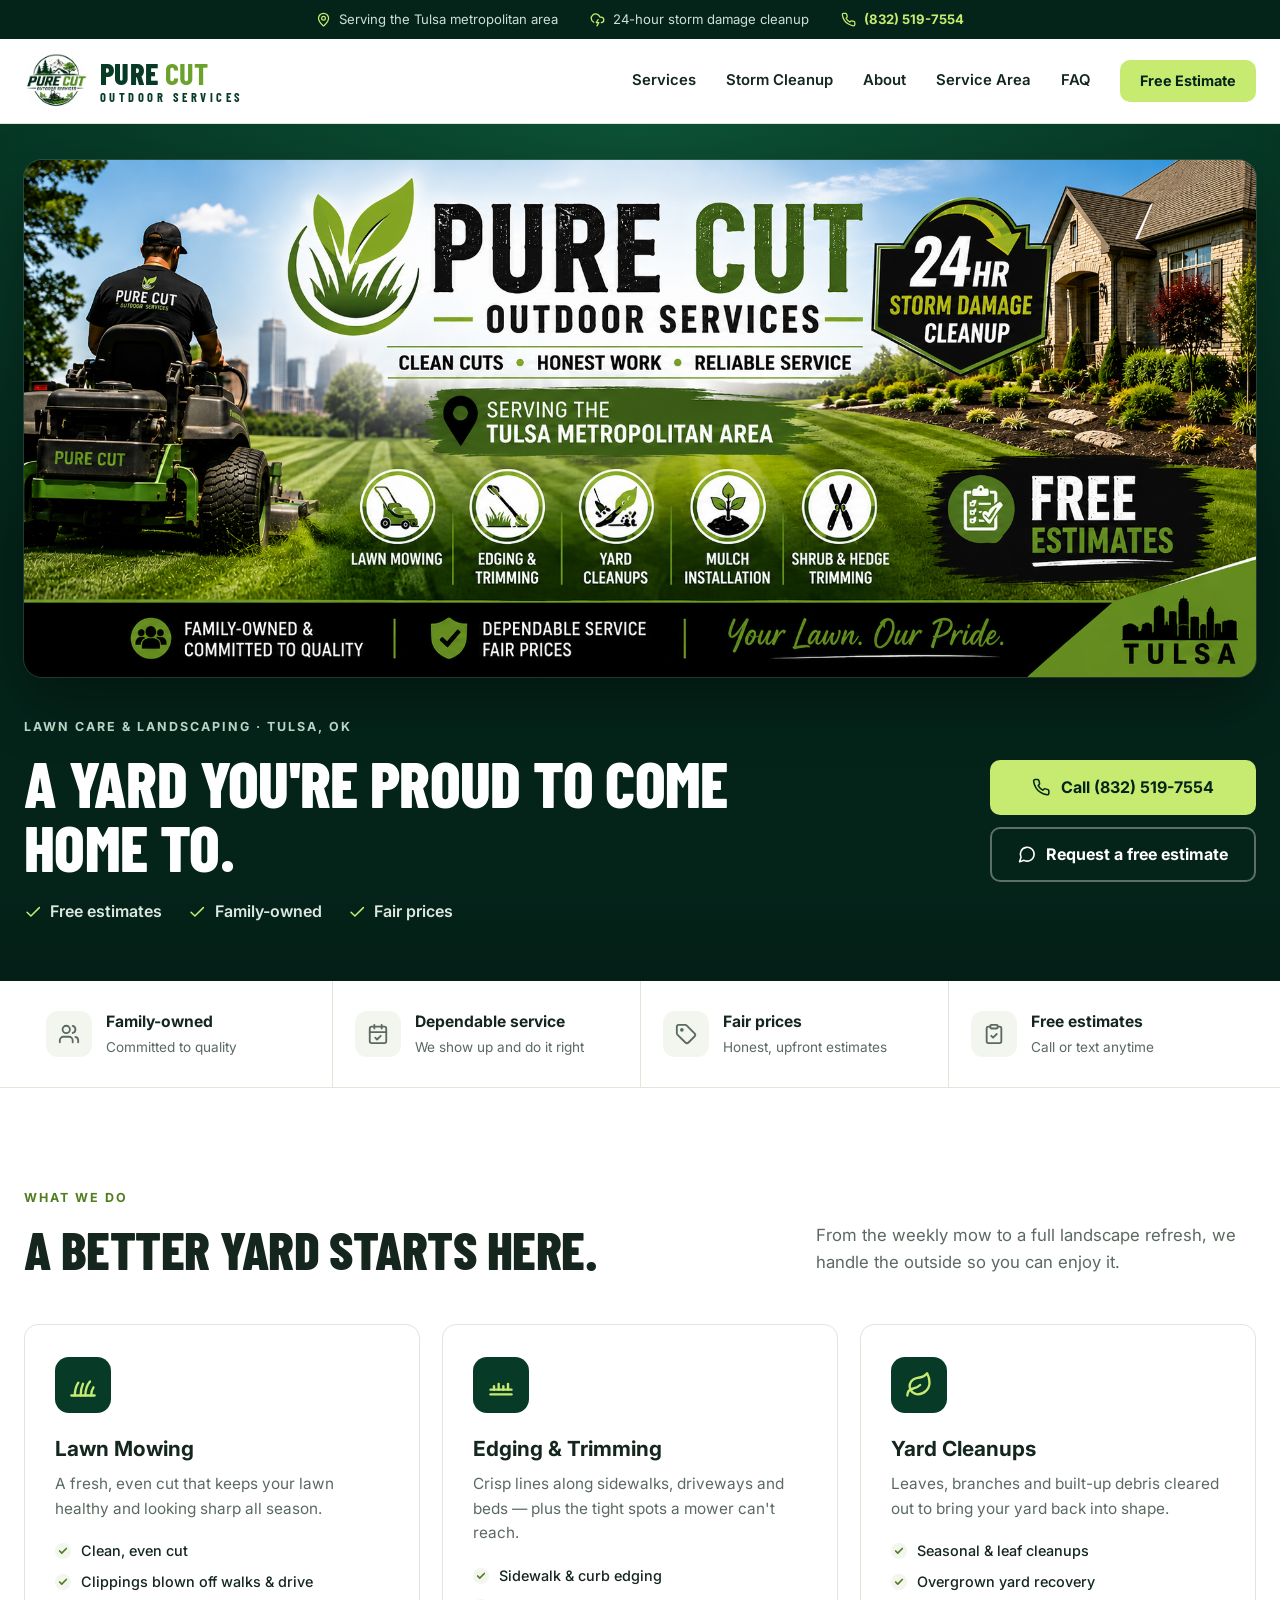
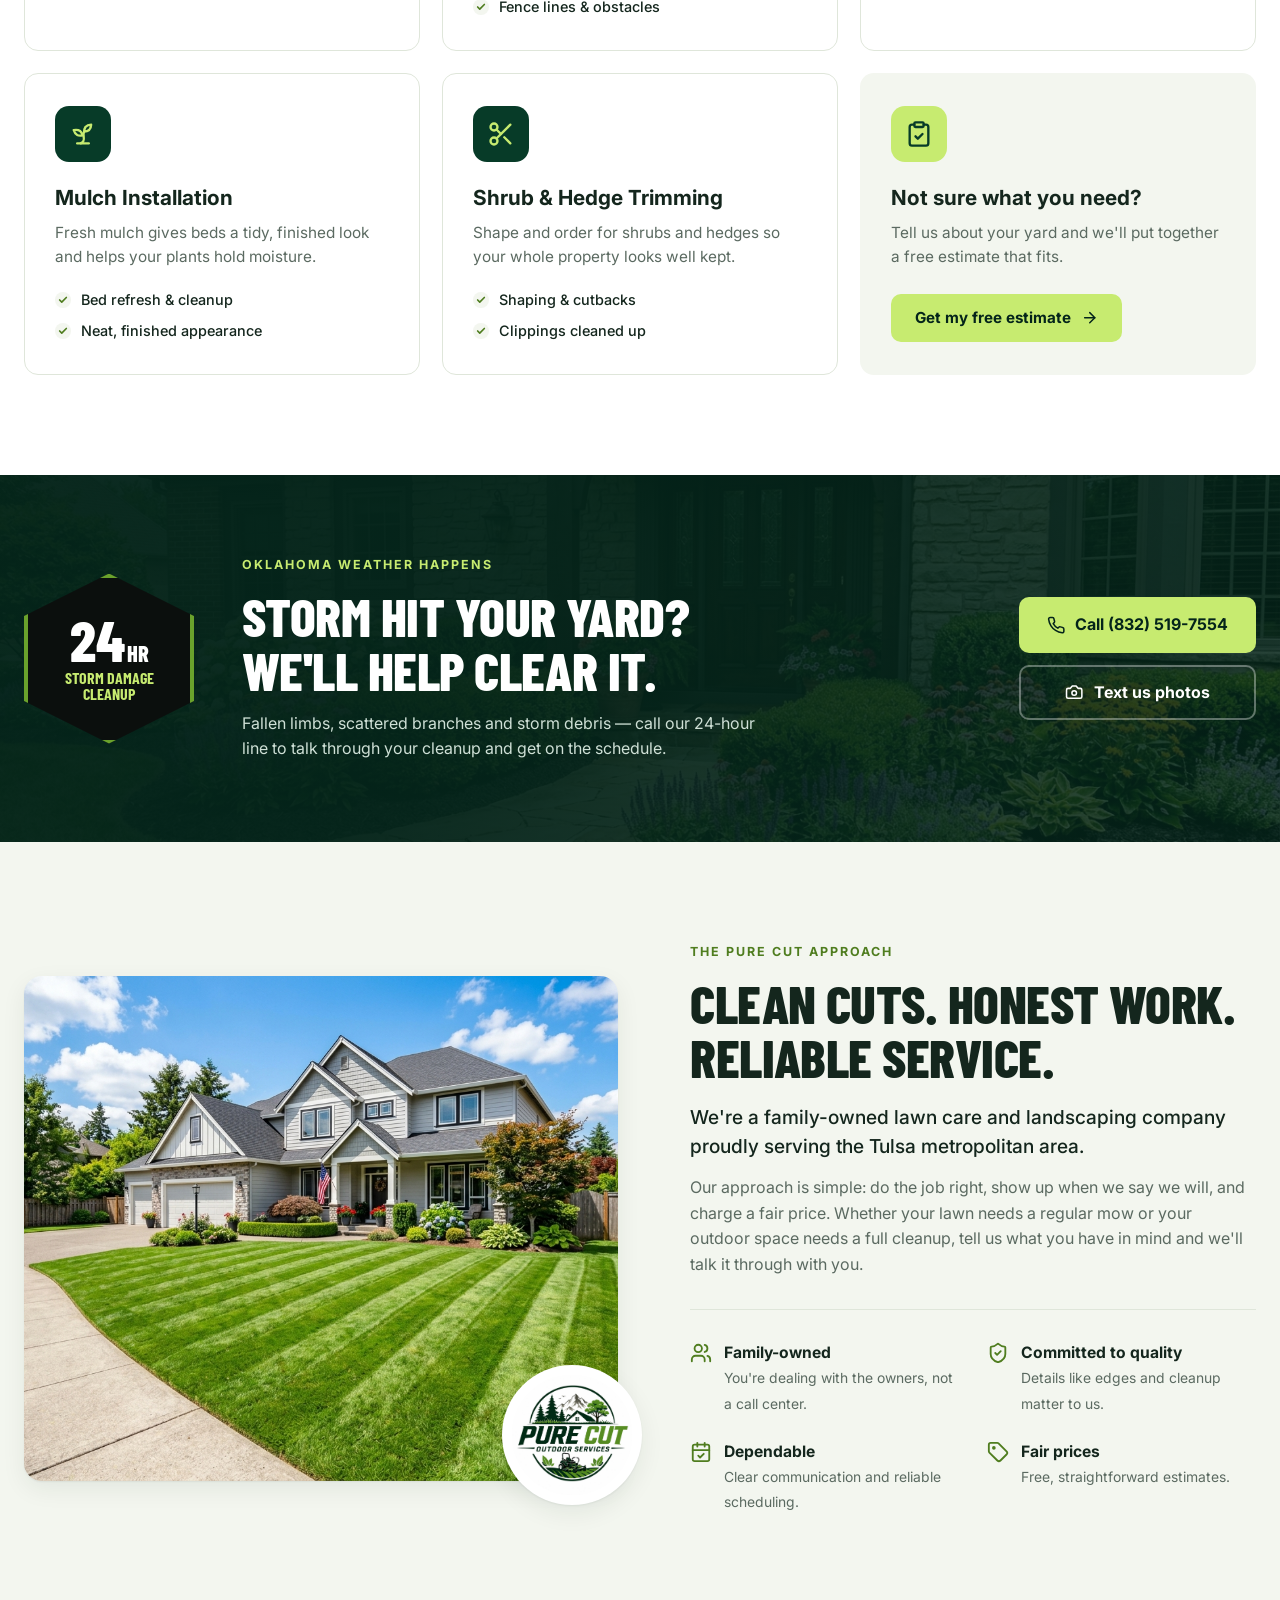
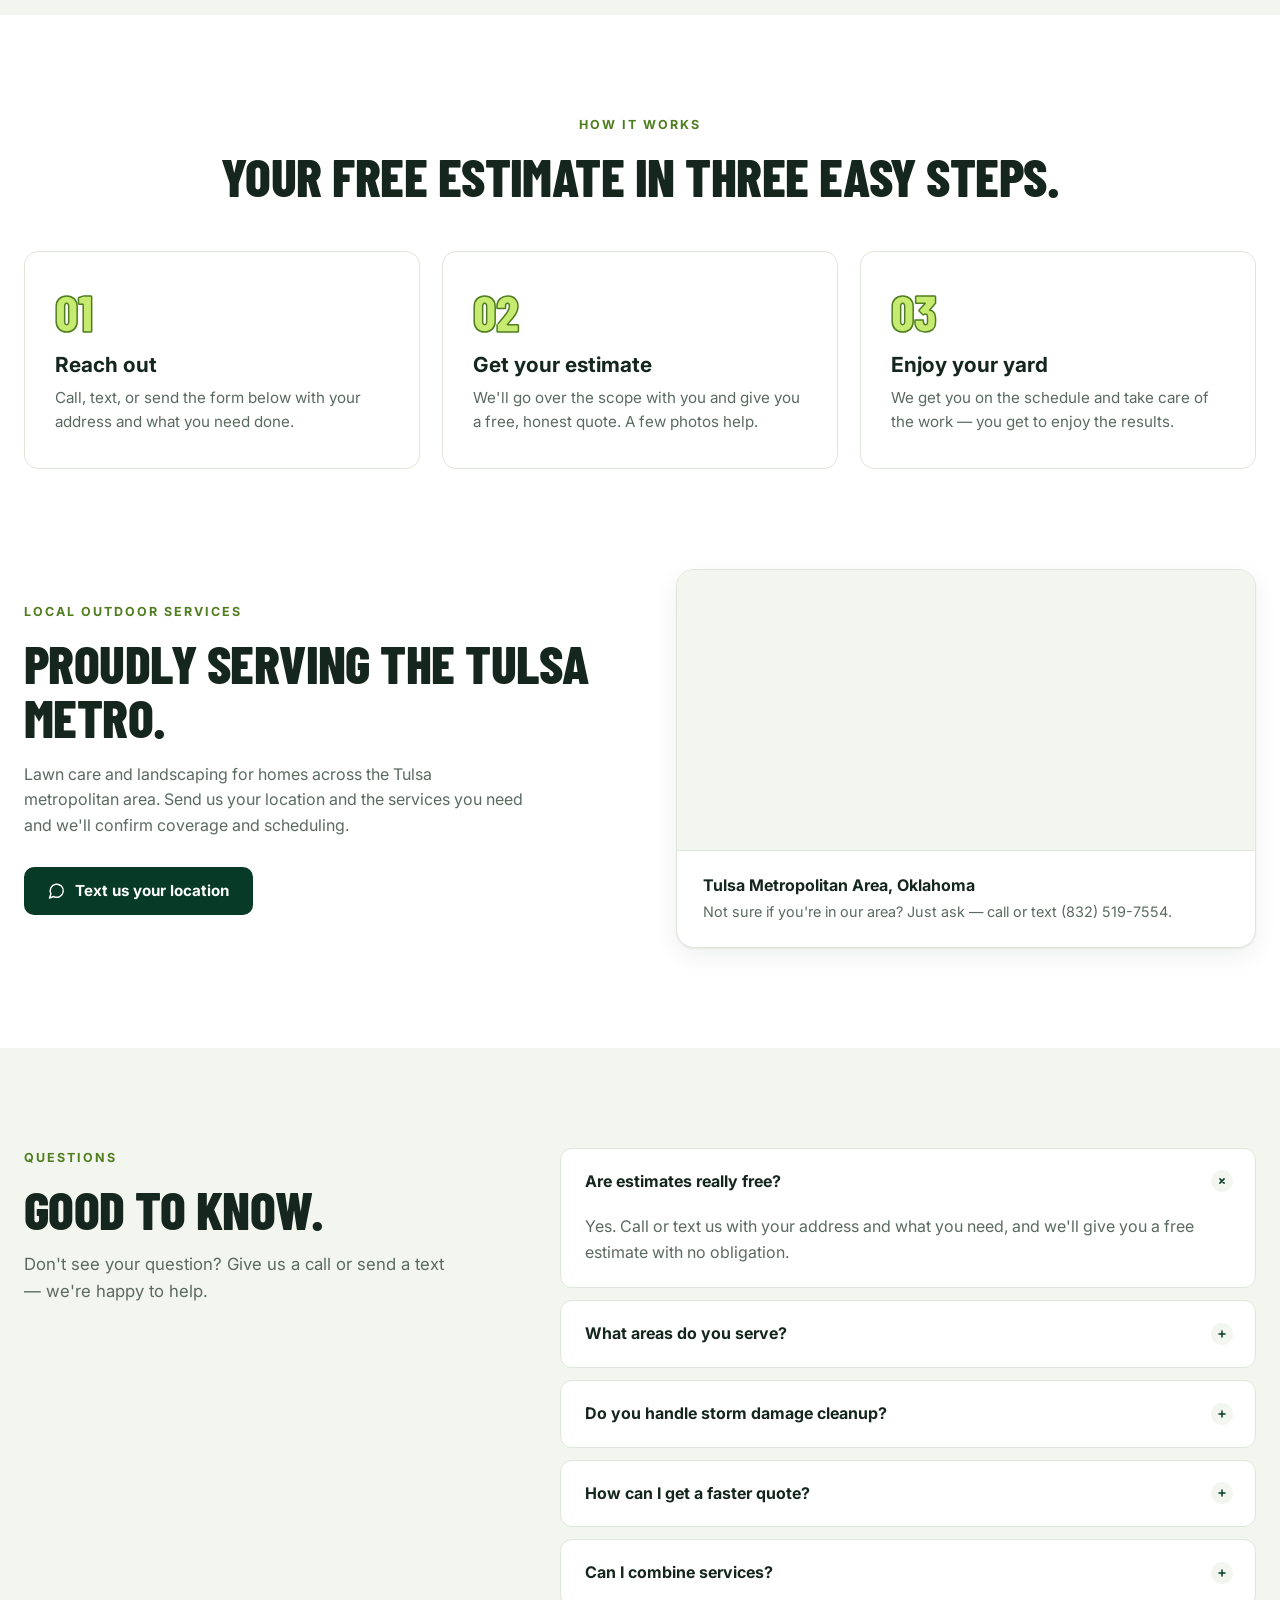
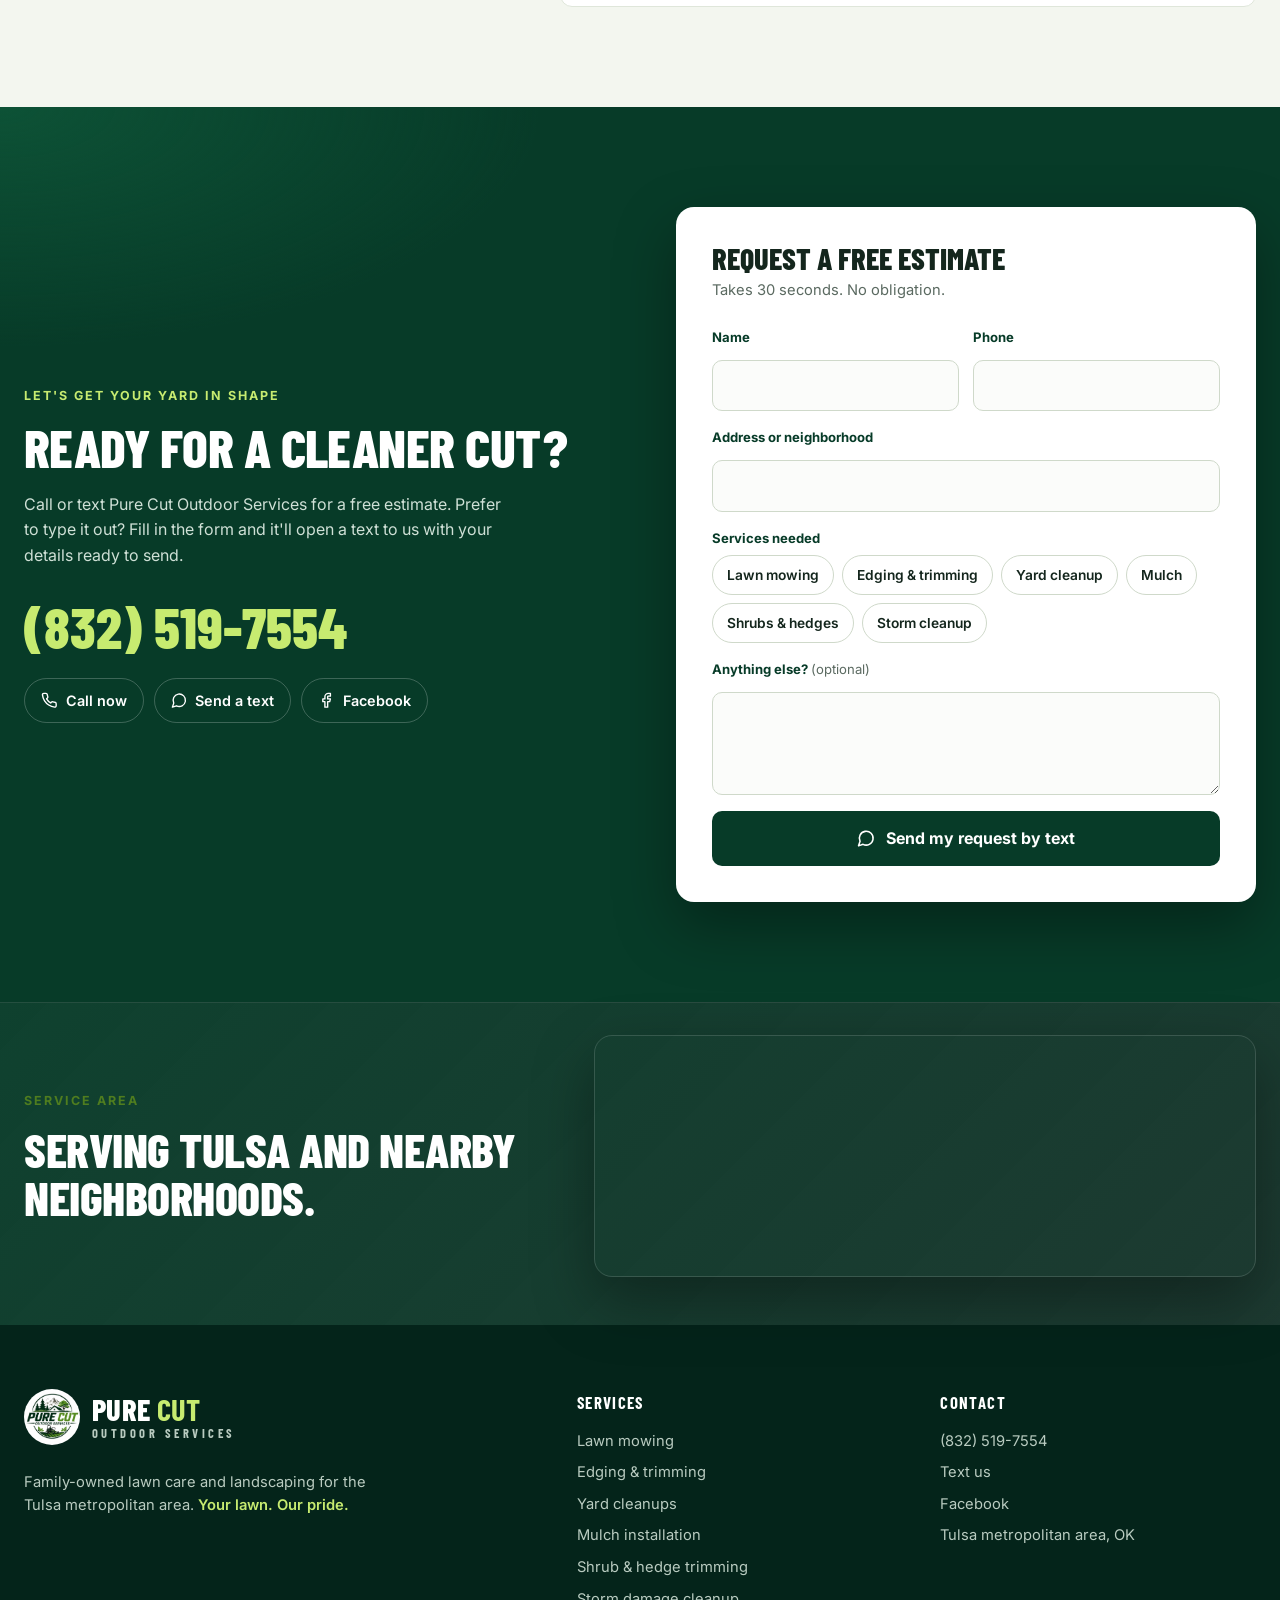
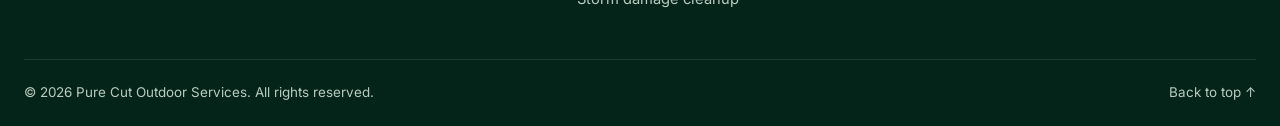
==== commit f35b9fbb: "f" ====
--- a/index.html
+++ b/index.html
@@ -14,32 +14,33 @@
   <link rel="preconnect" href="https://fonts.googleapis.com">
   <link rel="preconnect" href="https://fonts.gstatic.com" crossorigin>
   <link href="https://fonts.googleapis.com/css2?family=Barlow+Condensed:wght@600;700;800&family=Inter:wght@400;500;600;700&display=swap" rel="stylesheet">
-  <link rel="stylesheet" href="styles.css">
-  <script src="script.js" defer></script>
+  <style>.ico{width:1.15em;height:1.15em;flex:none;vertical-align:-.2em}</style>
+  <link rel="stylesheet" href="styles.css?v=20261005c">
+  <script src="script.js?v=20261005c" defer></script>
   <script type="application/ld+json">{"@context":"https://schema.org","@type":"LocalBusiness","name":"Pure Cut Outdoor Services","image":"assets/pure-cut-logo.jpg","description":"Family-owned lawn care and landscaping company serving the Tulsa metropolitan area.","telephone":"+1-832-519-7554","areaServed":{"@type":"Place","name":"Tulsa metropolitan area, Oklahoma"},"sameAs":["https://www.facebook.com/profile.php?id=61591013513155"],"hasOfferCatalog":{"@type":"OfferCatalog","name":"Outdoor services","itemListElement":[{"@type":"Offer","itemOffered":{"@type":"Service","name":"Lawn mowing"}},{"@type":"Offer","itemOffered":{"@type":"Service","name":"Edging and trimming"}},{"@type":"Offer","itemOffered":{"@type":"Service","name":"Yard cleanups"}},{"@type":"Offer","itemOffered":{"@type":"Service","name":"Mulch installation"}},{"@type":"Offer","itemOffered":{"@type":"Service","name":"Shrub and hedge trimming"}},{"@type":"Offer","itemOffered":{"@type":"Service","name":"Storm damage cleanup"}}]}}</script>
 </head>
 <body>
   <!-- Icon sprite -->
   <svg width="0" height="0" style="position:absolute" aria-hidden="true">
     <defs>
-      <symbol id="i-phone" viewBox="0 0 24 24"><path d="M22 16.92v3a2 2 0 0 1-2.18 2 19.79 19.79 0 0 1-8.63-3.07 19.5 19.5 0 0 1-6-6 19.79 19.79 0 0 1-3.07-8.67A2 2 0 0 1 4.11 2h3a2 2 0 0 1 2 1.72 12.84 12.84 0 0 0 .7 2.81 2 2 0 0 1-.45 2.11L8.09 9.91a16 16 0 0 0 6 6l1.27-1.27a2 2 0 0 1 2.11-.45 12.84 12.84 0 0 0 2.81.7A2 2 0 0 1 22 16.92z"/></symbol>
-      <symbol id="i-message" viewBox="0 0 24 24"><path d="M7.9 20A9 9 0 1 0 4 16.1L2 22Z"/></symbol>
-      <symbol id="i-check" viewBox="0 0 24 24"><polyline points="20 6 9 17 4 12"/></symbol>
-      <symbol id="i-pin" viewBox="0 0 24 24"><path d="M20 10c0 4.99-5.54 10.19-7.4 11.8a1 1 0 0 1-1.2 0C9.54 20.19 4 14.99 4 10a8 8 0 0 1 16 0"/><circle cx="12" cy="10" r="3"/></symbol>
-      <symbol id="i-grass" viewBox="0 0 24 24"><path d="M2 21h20"/><path d="M5 21c0-5 1-8 3-11"/><path d="M10 21c0-4 .5-7 2-10"/><path d="M14 21c0-6 1.5-9 4-12"/><path d="M19 21c0-3 .5-5 2-7"/></symbol>
-      <symbol id="i-edge" viewBox="0 0 24 24"><path d="M3 20h18"/><path d="M3 16h18"/><path d="M6 16v-3"/><path d="M10 16v-5"/><path d="M14 16v-3"/><path d="M18 16v-5"/></symbol>
-      <symbol id="i-leaf" viewBox="0 0 24 24"><path d="M11 20A7 7 0 0 1 9.8 6.1C15.5 5 17 4.48 19 2c1 2 2 4.18 2 8 0 5.5-4.78 10-10 10Z"/><path d="M2 21c0-3 1.85-5.36 5.08-6C9.5 14.52 12 13 13 12"/></symbol>
-      <symbol id="i-sprout" viewBox="0 0 24 24"><path d="M7 20h10"/><path d="M10 20c5.5-2.5.8-6.4 3-10"/><path d="M9.5 9.4c1.1.8 1.8 2.2 2.3 3.7-2 .4-3.5.4-4.8-.3-1.2-.6-2.3-1.9-3-4.2 2.8-.5 4.4 0 5.5.8z"/><path d="M14.1 6a7 7 0 0 0-1.1 4c1.9-.1 3.3-.6 4.3-1.4 1-1 1.6-2.3 1.7-4.6-2.7.1-4 1-4.9 2z"/></symbol>
-      <symbol id="i-scissors" viewBox="0 0 24 24"><circle cx="6" cy="6" r="3"/><path d="M8.12 8.12 12 12"/><path d="M20 4 8.12 15.88"/><circle cx="6" cy="18" r="3"/><path d="M14.8 14.8 20 20"/></symbol>
-      <symbol id="i-storm" viewBox="0 0 24 24"><path d="M6 16.33A7 7 0 1 1 15.71 8h1.79a4.5 4.5 0 0 1 .5 8.97"/><path d="m13 12-3 5h4l-3 5"/></symbol>
-      <symbol id="i-users" viewBox="0 0 24 24"><path d="M16 21v-2a4 4 0 0 0-4-4H6a4 4 0 0 0-4 4v2"/><circle cx="9" cy="7" r="4"/><path d="M22 21v-2a4 4 0 0 0-3-3.87"/><path d="M16 3.13a4 4 0 0 1 0 7.75"/></symbol>
-      <symbol id="i-shield" viewBox="0 0 24 24"><path d="M20 13c0 5-3.5 7.5-7.66 8.95a1 1 0 0 1-.67-.01C7.5 20.5 4 18 4 13V6a1 1 0 0 1 1-1c2 0 4.5-1.2 6.24-2.72a1.17 1.17 0 0 1 1.52 0C14.51 3.81 17 5 19 5a1 1 0 0 1 1 1z"/><path d="m9 12 2 2 4-4"/></symbol>
-      <symbol id="i-clipboard" viewBox="0 0 24 24"><rect width="8" height="4" x="8" y="2" rx="1"/><path d="M16 4h2a2 2 0 0 1 2 2v14a2 2 0 0 1-2 2H6a2 2 0 0 1-2-2V6a2 2 0 0 1 2-2h2"/><path d="m9 14 2 2 4-4"/></symbol>
-      <symbol id="i-tag" viewBox="0 0 24 24"><path d="M12.59 2.59A2 2 0 0 0 11.17 2H4a2 2 0 0 0-2 2v7.17a2 2 0 0 0 .59 1.42l8.7 8.7a2.43 2.43 0 0 0 3.42 0l6.58-6.58a2.43 2.43 0 0 0 0-3.42z"/><circle cx="7.5" cy="7.5" r="1"/></symbol>
-      <symbol id="i-calendar" viewBox="0 0 24 24"><path d="M8 2v4"/><path d="M16 2v4"/><rect width="18" height="18" x="3" y="4" rx="2"/><path d="M3 10h18"/><path d="m9 16 2 2 4-4"/></symbol>
-      <symbol id="i-camera" viewBox="0 0 24 24"><path d="M14.5 4h-5L7 7H4a2 2 0 0 0-2 2v9a2 2 0 0 0 2 2h16a2 2 0 0 0 2-2V9a2 2 0 0 0-2-2h-3l-2.5-3z"/><circle cx="12" cy="13" r="3"/></symbol>
-      <symbol id="i-facebook" viewBox="0 0 24 24"><path d="M18 2h-3a5 5 0 0 0-5 5v3H7v4h3v8h4v-8h3l1-4h-4V7a1 1 0 0 1 1-1h3z"/></symbol>
-      <symbol id="i-arrow" viewBox="0 0 24 24"><path d="M5 12h14"/><path d="m12 5 7 7-7 7"/></symbol>
+      <symbol id="i-phone" viewBox="0 0 24 24" fill="none" stroke="currentColor" stroke-width="2" stroke-linecap="round" stroke-linejoin="round"><path d="M22 16.92v3a2 2 0 0 1-2.18 2 19.79 19.79 0 0 1-8.63-3.07 19.5 19.5 0 0 1-6-6 19.79 19.79 0 0 1-3.07-8.67A2 2 0 0 1 4.11 2h3a2 2 0 0 1 2 1.72 12.84 12.84 0 0 0 .7 2.81 2 2 0 0 1-.45 2.11L8.09 9.91a16 16 0 0 0 6 6l1.27-1.27a2 2 0 0 1 2.11-.45 12.84 12.84 0 0 0 2.81.7A2 2 0 0 1 22 16.92z"/></symbol>
+      <symbol id="i-message" viewBox="0 0 24 24" fill="none" stroke="currentColor" stroke-width="2" stroke-linecap="round" stroke-linejoin="round"><path d="M7.9 20A9 9 0 1 0 4 16.1L2 22Z"/></symbol>
+      <symbol id="i-check" viewBox="0 0 24 24" fill="none" stroke="currentColor" stroke-width="2" stroke-linecap="round" stroke-linejoin="round"><polyline points="20 6 9 17 4 12"/></symbol>
+      <symbol id="i-pin" viewBox="0 0 24 24" fill="none" stroke="currentColor" stroke-width="2" stroke-linecap="round" stroke-linejoin="round"><path d="M20 10c0 4.99-5.54 10.19-7.4 11.8a1 1 0 0 1-1.2 0C9.54 20.19 4 14.99 4 10a8 8 0 0 1 16 0"/><circle cx="12" cy="10" r="3"/></symbol>
+      <symbol id="i-grass" viewBox="0 0 24 24" fill="none" stroke="currentColor" stroke-width="2" stroke-linecap="round" stroke-linejoin="round"><path d="M2 21h20"/><path d="M5 21c0-5 1-8 3-11"/><path d="M10 21c0-4 .5-7 2-10"/><path d="M14 21c0-6 1.5-9 4-12"/><path d="M19 21c0-3 .5-5 2-7"/></symbol>
+      <symbol id="i-edge" viewBox="0 0 24 24" fill="none" stroke="currentColor" stroke-width="2" stroke-linecap="round" stroke-linejoin="round"><path d="M3 20h18"/><path d="M3 16h18"/><path d="M6 16v-3"/><path d="M10 16v-5"/><path d="M14 16v-3"/><path d="M18 16v-5"/></symbol>
+      <symbol id="i-leaf" viewBox="0 0 24 24" fill="none" stroke="currentColor" stroke-width="2" stroke-linecap="round" stroke-linejoin="round"><path d="M11 20A7 7 0 0 1 9.8 6.1C15.5 5 17 4.48 19 2c1 2 2 4.18 2 8 0 5.5-4.78 10-10 10Z"/><path d="M2 21c0-3 1.85-5.36 5.08-6C9.5 14.52 12 13 13 12"/></symbol>
+      <symbol id="i-sprout" viewBox="0 0 24 24" fill="none" stroke="currentColor" stroke-width="2" stroke-linecap="round" stroke-linejoin="round"><path d="M7 20h10"/><path d="M10 20c5.5-2.5.8-6.4 3-10"/><path d="M9.5 9.4c1.1.8 1.8 2.2 2.3 3.7-2 .4-3.5.4-4.8-.3-1.2-.6-2.3-1.9-3-4.2 2.8-.5 4.4 0 5.5.8z"/><path d="M14.1 6a7 7 0 0 0-1.1 4c1.9-.1 3.3-.6 4.3-1.4 1-1 1.6-2.3 1.7-4.6-2.7.1-4 1-4.9 2z"/></symbol>
+      <symbol id="i-scissors" viewBox="0 0 24 24" fill="none" stroke="currentColor" stroke-width="2" stroke-linecap="round" stroke-linejoin="round"><circle cx="6" cy="6" r="3"/><path d="M8.12 8.12 12 12"/><path d="M20 4 8.12 15.88"/><circle cx="6" cy="18" r="3"/><path d="M14.8 14.8 20 20"/></symbol>
+      <symbol id="i-storm" viewBox="0 0 24 24" fill="none" stroke="currentColor" stroke-width="2" stroke-linecap="round" stroke-linejoin="round"><path d="M6 16.33A7 7 0 1 1 15.71 8h1.79a4.5 4.5 0 0 1 .5 8.97"/><path d="m13 12-3 5h4l-3 5"/></symbol>
+      <symbol id="i-users" viewBox="0 0 24 24" fill="none" stroke="currentColor" stroke-width="2" stroke-linecap="round" stroke-linejoin="round"><path d="M16 21v-2a4 4 0 0 0-4-4H6a4 4 0 0 0-4 4v2"/><circle cx="9" cy="7" r="4"/><path d="M22 21v-2a4 4 0 0 0-3-3.87"/><path d="M16 3.13a4 4 0 0 1 0 7.75"/></symbol>
+      <symbol id="i-shield" viewBox="0 0 24 24" fill="none" stroke="currentColor" stroke-width="2" stroke-linecap="round" stroke-linejoin="round"><path d="M20 13c0 5-3.5 7.5-7.66 8.95a1 1 0 0 1-.67-.01C7.5 20.5 4 18 4 13V6a1 1 0 0 1 1-1c2 0 4.5-1.2 6.24-2.72a1.17 1.17 0 0 1 1.52 0C14.51 3.81 17 5 19 5a1 1 0 0 1 1 1z"/><path d="m9 12 2 2 4-4"/></symbol>
+      <symbol id="i-clipboard" viewBox="0 0 24 24" fill="none" stroke="currentColor" stroke-width="2" stroke-linecap="round" stroke-linejoin="round"><rect width="8" height="4" x="8" y="2" rx="1"/><path d="M16 4h2a2 2 0 0 1 2 2v14a2 2 0 0 1-2 2H6a2 2 0 0 1-2-2V6a2 2 0 0 1 2-2h2"/><path d="m9 14 2 2 4-4"/></symbol>
+      <symbol id="i-tag" viewBox="0 0 24 24" fill="none" stroke="currentColor" stroke-width="2" stroke-linecap="round" stroke-linejoin="round"><path d="M12.59 2.59A2 2 0 0 0 11.17 2H4a2 2 0 0 0-2 2v7.17a2 2 0 0 0 .59 1.42l8.7 8.7a2.43 2.43 0 0 0 3.42 0l6.58-6.58a2.43 2.43 0 0 0 0-3.42z"/><circle cx="7.5" cy="7.5" r="1"/></symbol>
+      <symbol id="i-calendar" viewBox="0 0 24 24" fill="none" stroke="currentColor" stroke-width="2" stroke-linecap="round" stroke-linejoin="round"><path d="M8 2v4"/><path d="M16 2v4"/><rect width="18" height="18" x="3" y="4" rx="2"/><path d="M3 10h18"/><path d="m9 16 2 2 4-4"/></symbol>
+      <symbol id="i-camera" viewBox="0 0 24 24" fill="none" stroke="currentColor" stroke-width="2" stroke-linecap="round" stroke-linejoin="round"><path d="M14.5 4h-5L7 7H4a2 2 0 0 0-2 2v9a2 2 0 0 0 2 2h16a2 2 0 0 0 2-2V9a2 2 0 0 0-2-2h-3l-2.5-3z"/><circle cx="12" cy="13" r="3"/></symbol>
+      <symbol id="i-facebook" viewBox="0 0 24 24" fill="none" stroke="currentColor" stroke-width="2" stroke-linecap="round" stroke-linejoin="round"><path d="M18 2h-3a5 5 0 0 0-5 5v3H7v4h3v8h4v-8h3l1-4h-4V7a1 1 0 0 1 1-1h3z"/></symbol>
+      <symbol id="i-arrow" viewBox="0 0 24 24" fill="none" stroke="currentColor" stroke-width="2" stroke-linecap="round" stroke-linejoin="round"><path d="M5 12h14"/><path d="m12 5 7 7-7 7"/></symbol>
     </defs>
   </svg>
 
@@ -266,10 +267,14 @@
           <a class="btn btn-dark" href="sms:+18325197554"><svg class="ico"><use href="#i-message"/></svg>Text us your location</a>
         </div>
         <div class="area-card">
-          <div class="area-map" aria-hidden="true">
-            <svg class="area-pin"><use href="#i-pin"/></svg>
-            <span class="area-ring r1"></span><span class="area-ring r2"></span><span class="area-ring r3"></span>
-            <span class="area-city">TULSA</span>
+          <div class="area-map">
+            <iframe
+              title="Map of the Tulsa metropolitan area"
+              src="https://www.google.com/maps?q=Tulsa%20OK&z=10&output=embed"
+              loading="lazy"
+              referrerpolicy="no-referrer-when-downgrade"
+              allowfullscreen>
+            </iframe>
           </div>
           <div class="area-card-body">
             <strong>Tulsa Metropolitan Area, Oklahoma</strong>
@@ -371,6 +376,24 @@
     </section>
   </main>
 
+  <section class="map-banner" aria-label="Service area map banner">
+    <div class="container map-banner-inner">
+      <div class="map-banner-copy">
+        <p class="eyebrow">Service area</p>
+        <h2>Serving Tulsa and nearby neighborhoods.</h2>
+      </div>
+      <div class="map-banner-frame">
+        <iframe
+          title="Map of Tulsa metro service area"
+          src="https://www.google.com/maps?q=Tulsa%20OK&z=11&output=embed"
+          loading="lazy"
+          referrerpolicy="no-referrer-when-downgrade"
+          allowfullscreen>
+        </iframe>
+      </div>
+    </div>
+  </section>
+
   <footer class="footer">
     <div class="container footer-grid">
       <div class="footer-brand">
--- a/styles.css
+++ b/styles.css
@@ -22,6 +22,7 @@
 img { display: block; max-width: 100%; height: auto; }
 a { color: inherit; text-decoration: none; }
 button, input, textarea { font: inherit; color: inherit; }
+html, body { max-width: 100%; }
 h1, h2, h3, h4, p { margin: 0; }
 ul, ol { margin: 0; padding: 0; list-style: none; }
 
@@ -166,19 +167,17 @@
 .area-copy h2 { margin-bottom: 18px; }
 .area-copy p:not(.eyebrow) { color: var(--muted); margin-bottom: 28px; max-width: 500px; }
 .area-card { border-radius: 18px; overflow: hidden; border: 1px solid var(--line); box-shadow: var(--shadow); background: var(--white); }
-.area-map { position: relative; height: 280px; background:
-  linear-gradient(rgba(7, 59, 40, .05) 1px, transparent 1px) 0 0 / 28px 28px,
-  linear-gradient(90deg, rgba(7, 59, 40, .05) 1px, transparent 1px) 0 0 / 28px 28px,
-  radial-gradient(circle at 50% 50%, #e5f1d6, var(--paper)); display: grid; place-items: center; }
-.area-ring { position: absolute; left: 50%; top: 50%; border-radius: 50%; border: 2px dashed rgba(79, 125, 31, .35); transform: translate(-50%, -50%); }
-.area-ring.r1 { width: 110px; height: 110px; background: rgba(106, 162, 44, .15); border-style: solid; }
-.area-ring.r2 { width: 200px; height: 200px; }
-.area-ring.r3 { width: 300px; height: 300px; border-color: rgba(79, 125, 31, .18); }
-.area-pin { position: relative; z-index: 1; width: 44px; height: 44px; color: var(--forest); fill: var(--lime); stroke-width: 1.6; transform: translateY(-14px); }
-.area-city { position: absolute; left: 50%; top: calc(50% + 22px); transform: translateX(-50%); font-family: var(--display); font-weight: 800; letter-spacing: .2em; color: var(--forest); }
+.area-map { position: relative; height: 280px; background: var(--paper); }
+.area-map iframe { display: block; width: 100%; height: 100%; border: 0; filter: saturate(0.9) contrast(1.08); }
 .area-card-body { padding: 22px 26px; border-top: 1px solid var(--line); }
 .area-card-body strong { display: block; }
 .area-card-body span { font-size: .9rem; color: var(--muted); }
+
+.map-banner { background: linear-gradient(135deg, rgba(7, 59, 40, .97), rgba(4, 36, 26, .9)); color: var(--white); padding: 32px 0 48px; border-top: 1px solid rgba(255,255,255,.08); }
+.map-banner-inner { display: grid; grid-template-columns: .9fr 1.1fr; gap: 28px; align-items: center; }
+.map-banner-copy h2 { font-size: clamp(2rem, 4vw, 3rem); margin-top: 8px; }
+.map-banner-frame { border-radius: 18px; overflow: hidden; border: 1px solid rgba(255,255,255,.14); box-shadow: var(--shadow-lg); }
+.map-banner-frame iframe { display: block; width: 100%; height: 240px; border: 0; filter: saturate(0.9) contrast(1.1); }
 
 /* FAQ */
 .faq { background: var(--paper); }
@@ -214,7 +213,8 @@
 .field textarea { resize: vertical; }
 .field input:focus, .field textarea:focus { outline: none; border-color: var(--leaf); box-shadow: 0 0 0 4px rgba(106, 162, 44, .18); background: var(--white); }
 .chips { display: flex; flex-wrap: wrap; gap: 8px; }
-.chip input { position: absolute; opacity: 0; pointer-events: none; }
+.chip { position: relative; display: inline-flex; }
+.chip input { position: absolute; inset: 0; width: 100%; height: 100%; opacity: 0; pointer-events: none; margin: 0; }
 .chip span { display: inline-block; padding: 8px 14px; border-radius: 999px; border: 1px solid #cfd9ca; font-size: .86rem; font-weight: 600; cursor: pointer; transition: all .15s; user-select: none; }
 .chip span:hover { border-color: var(--leaf); }
 .chip input:checked + span { background: var(--forest); border-color: var(--forest); color: var(--white); }
@@ -268,10 +268,11 @@
   .trust-item:nth-child(n+3) { border-top: 1px solid var(--line); }
   .section-head { flex-direction: column; align-items: flex-start; gap: 14px; }
   .section-head-center { align-items: center; }
-  .about-grid, .contact-grid, .area-grid, .faq-grid { grid-template-columns: 1fr; }
+  .about-grid, .contact-grid, .area-grid, .faq-grid, .map-banner-inner { grid-template-columns: 1fr; }
   .about-logo-card { right: 16px; bottom: -28px; }
   .steps { grid-template-columns: 1fr; }
   .area { padding-top: 0; }
+  .map-banner { padding-top: 20px; }
 }
 
 @media (max-width: 640px) {
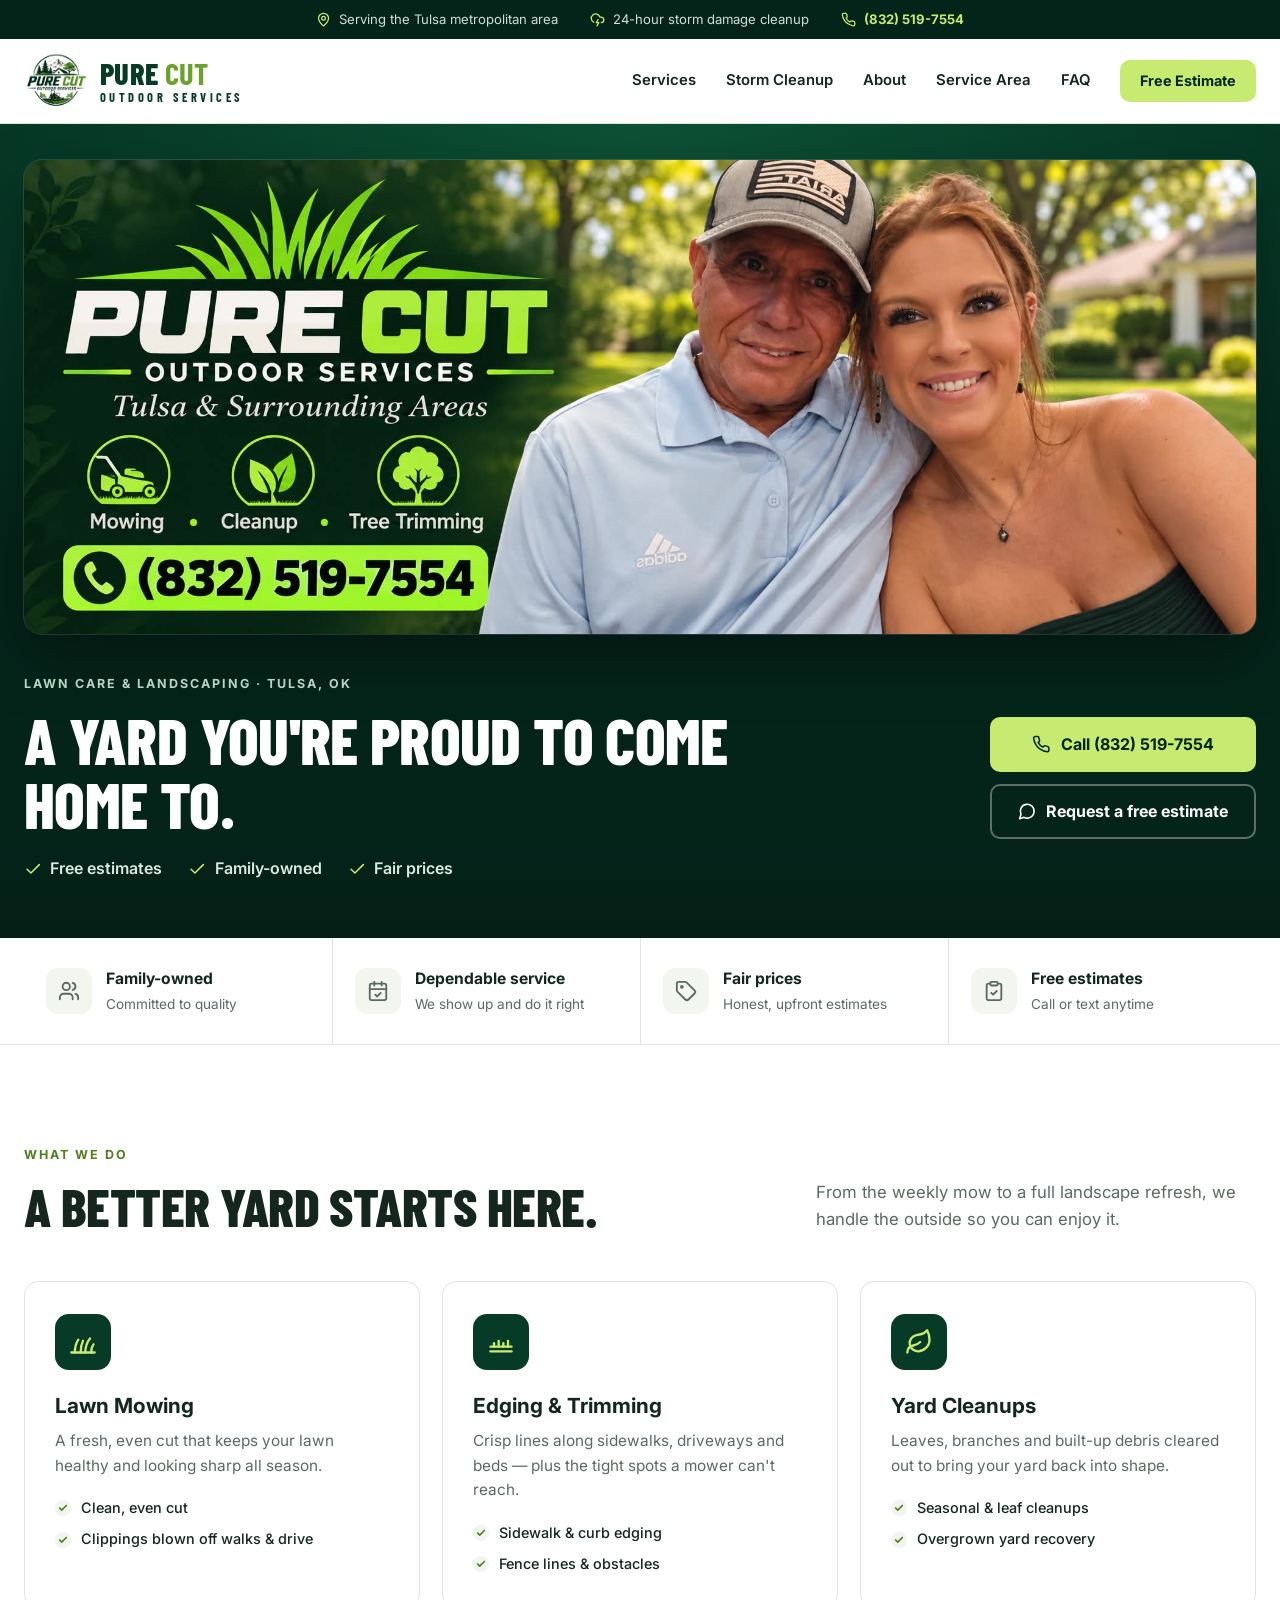
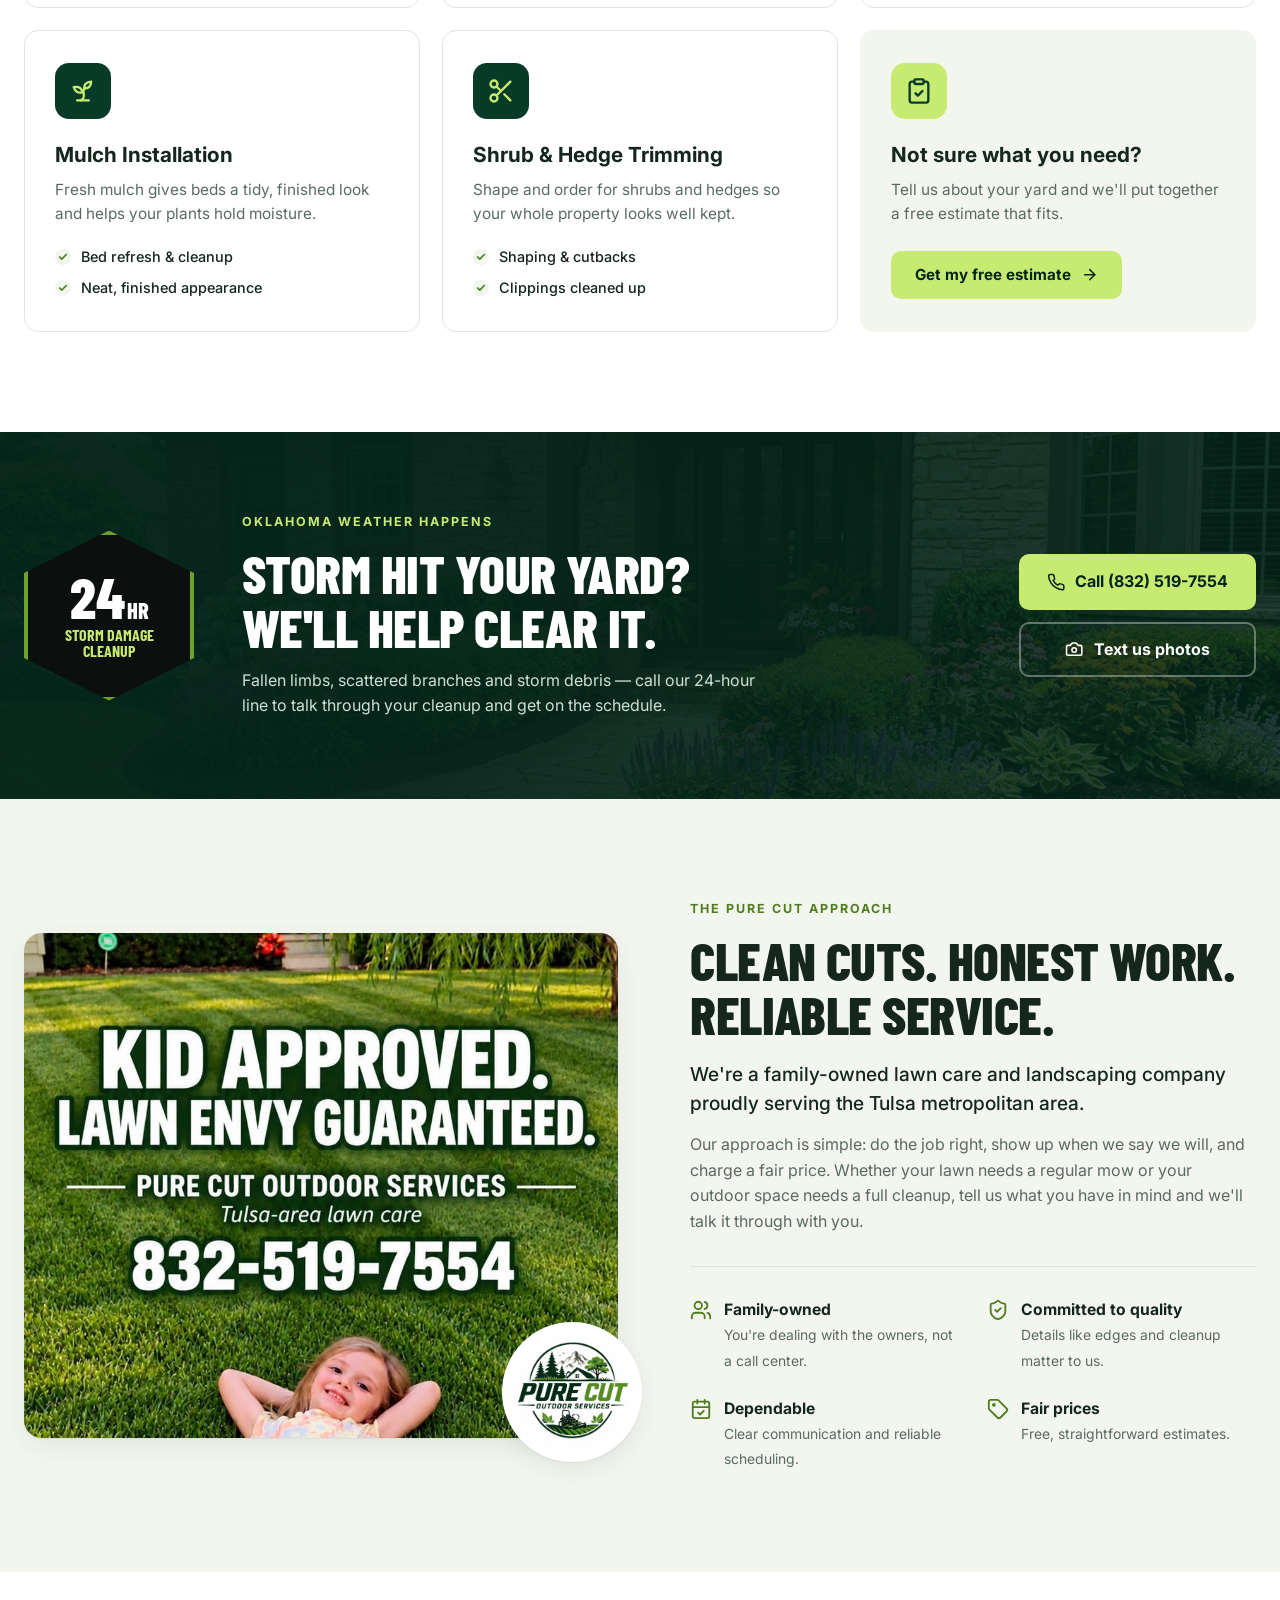
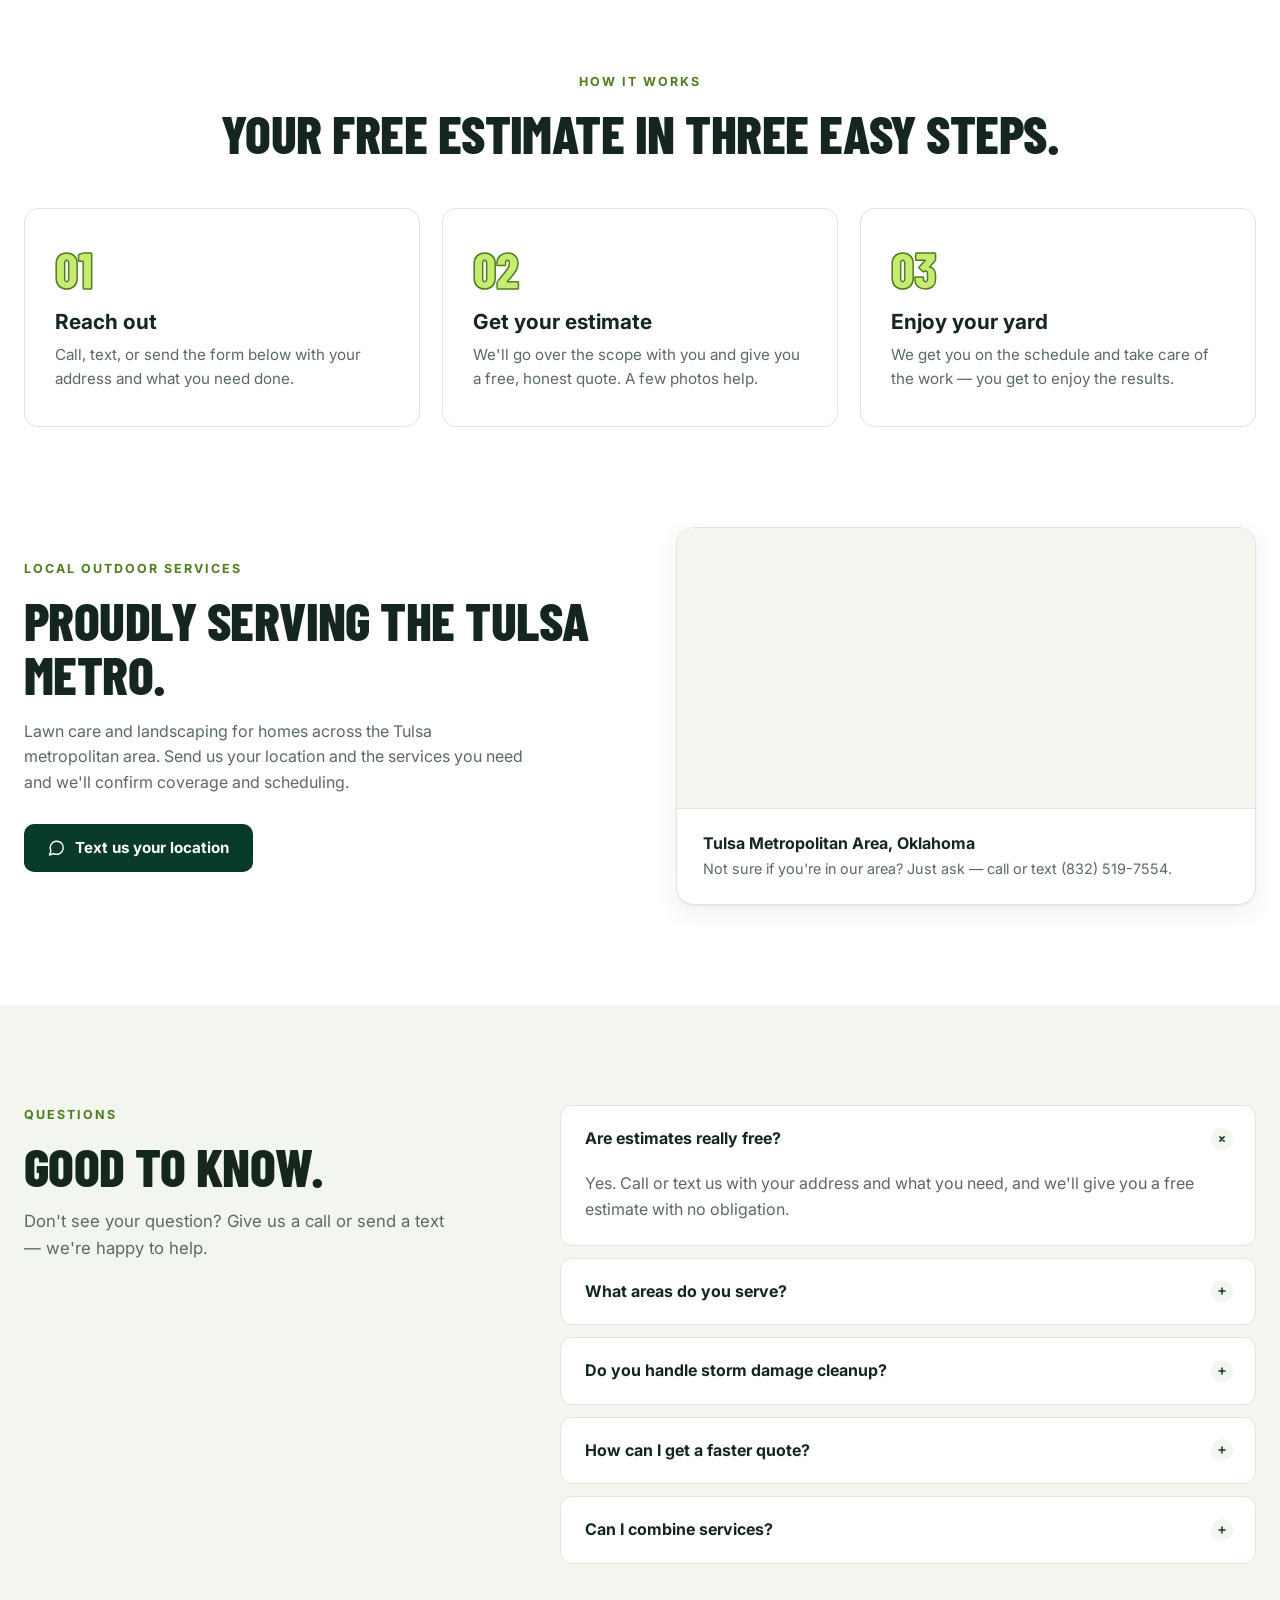
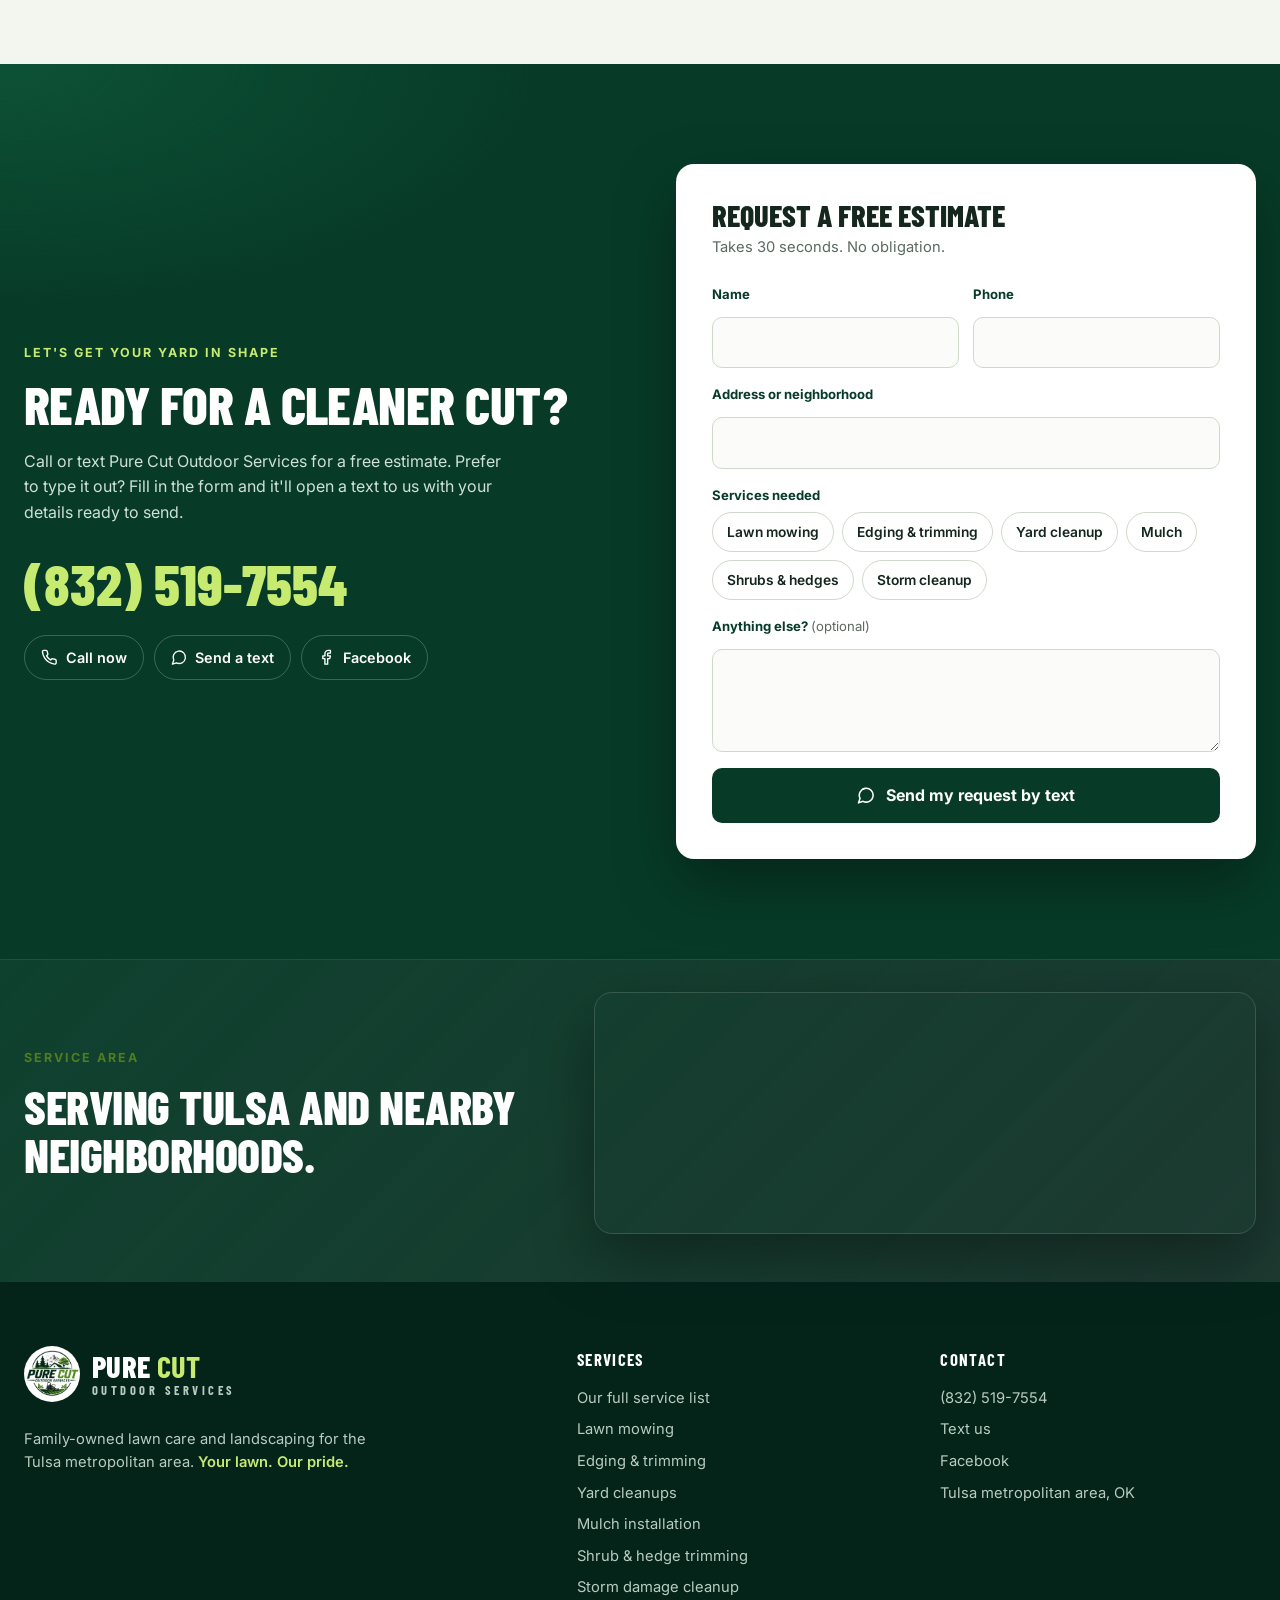
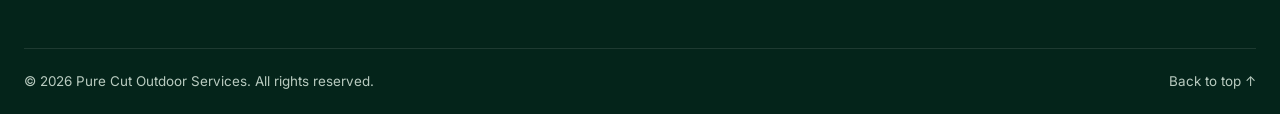
==== commit 8c9cf7bc: "f" ====
--- a/index.html
+++ b/index.html
@@ -69,7 +69,7 @@
       </button>
 
       <nav id="navigation" aria-label="Main navigation">
-        <a href="#services">Services</a>
+        <a href="services.html">Services</a>
         <a href="#storm">Storm Cleanup</a>
         <a href="#about">About</a>
         <a href="#service-area">Service Area</a>
@@ -84,7 +84,7 @@
     <section class="hero" id="top">
       <div class="container">
         <div class="hero-banner">
-          <img src="assets/pure-cut-services.png" alt="Pure Cut Outdoor Services – clean cuts, honest work, reliable service. Serving the Tulsa metropolitan area. Lawn mowing, edging and trimming, yard cleanups, mulch installation, shrub and hedge trimming. 24-hour storm damage cleanup. Free estimates." width="1935" height="812" fetchpriority="high">
+          <img src="new%20hero.jpg" alt="Pure Cut Outdoor Services founder with family member smiling outdoors in front of a landscaped home." width="1935" height="812" fetchpriority="high">
         </div>
 
         <div class="hero-bar">
@@ -210,7 +210,7 @@
     <section id="about" class="section about">
       <div class="container about-grid">
         <div class="about-media">
-          <img src="assets/lawn-mowing-stripes.jpg" alt="Freshly mowed striped lawn in front of a family home" width="1376" height="768" loading="lazy">
+          <img src="6cc2a136-cbce-4133-9de7-bebc35e74de1.jpg" alt="Kid-approved, well-kept lawn in a Tulsa neighborhood" width="1376" height="768" loading="lazy">
           <div class="about-logo-card">
             <img src="assets/pure-cut-logo.jpg" alt="Pure Cut Outdoor Services logo" width="120" height="120" loading="lazy">
           </div>
@@ -409,6 +409,7 @@
       <div>
         <h4>Services</h4>
         <ul>
+          <li><a href="services.html">Our full service list</a></li>
           <li><a href="#services">Lawn mowing</a></li>
           <li><a href="#services">Edging &amp; trimming</a></li>
           <li><a href="#services">Yard cleanups</a></li>
--- a/styles.css
+++ b/styles.css
@@ -200,6 +200,36 @@
 .contact-links { display: flex; flex-wrap: wrap; gap: 10px; }
 .contact-link { display: inline-flex; align-items: center; gap: 8px; padding: 10px 16px; border-radius: 999px; border: 1px solid rgba(255, 255, 255, .22); font-weight: 600; font-size: .9rem; transition: background .15s, border-color .15s; }
 .contact-link:hover { background: rgba(255, 255, 255, .08); border-color: rgba(255, 255, 255, .5); }
+
+/* SERVICES PAGE */
+.services-page-main { background: var(--paper); }
+.page-hero { background: radial-gradient(1200px 500px at 50% 0%, #0d5236 0%, var(--forest) 45%, var(--deep) 100%); color: var(--white); padding: 56px 0 36px; }
+.page-hero-grid { display: grid; grid-template-columns: 1.08fr .92fr; gap: 40px; align-items: center; }
+.page-hero-copy h1 { font-size: clamp(2.8rem, 5vw, 4.6rem); margin-bottom: 18px; }
+.page-hero-copy p:not(.eyebrow) { max-width: 560px; color: #dbe9e0; }
+.page-hero-list { display: grid; gap: 12px; margin-top: 26px; }
+.page-hero-list li { display: inline-flex; align-items: center; gap: 10px; font-weight: 600; color: #eef7ef; }
+.page-hero-list .ico { color: var(--lime); }
+.page-hero-actions { display: flex; flex-wrap: wrap; gap: 14px; margin-top: 28px; }
+.page-hero-visual img { width: 100%; height: auto; border-radius: 18px; box-shadow: var(--shadow-lg); }
+.page-hero-badge { display: inline-flex; align-items: center; gap: 10px; background: rgba(255, 255, 255, .08); padding: 10px 16px; border-radius: 999px; border: 1px solid rgba(255, 255, 255, .15); font-weight: 700; letter-spacing: .06em; text-transform: uppercase; margin-bottom: 16px; }
+.service-page-grid { display: grid; grid-template-columns: repeat(3, minmax(0, 1fr)); gap: 22px; }
+.service-card img { display: block; width: 100%; aspect-ratio: 4 / 3; object-fit: cover; border-radius: 16px; margin-bottom: 18px; }
+.service-card-body { display: flex; flex-direction: column; gap: 10px; }
+.service-card-body p { color: var(--muted); }
+.service-card-body .btn { margin-top: 8px; align-self: flex-start; }
+.service-showcase { display: grid; gap: 28px; }
+.showcase { display: grid; grid-template-columns: 1fr 1fr; gap: 30px; align-items: center; background: var(--white); border: 1px solid var(--line); border-radius: 20px; padding: 24px; box-shadow: var(--shadow); }
+.showcase.reverse { grid-template-columns: 1fr 1fr; }
+.showcase-media img { width: 100%; height: 100%; min-height: 280px; object-fit: cover; border-radius: 16px; }
+.showcase-copy h2 { margin-bottom: 12px; }
+.showcase-copy p { color: var(--muted); margin-bottom: 18px; }
+.showcase-copy ul { display: grid; gap: 8px; }
+.showcase-copy li { position: relative; padding-left: 24px; font-weight: 600; }
+.showcase-copy li::before { content: ""; position: absolute; left: 0; top: .32em; width: 12px; height: 12px; border-radius: 50%; background: var(--lime); box-shadow: 0 0 0 3px rgba(106, 162, 44, .18); }
+.page-cta { background: linear-gradient(135deg, rgba(7, 59, 40, .96), rgba(4, 36, 26, .9)); color: var(--white); border-radius: 22px; padding: 28px; display: grid; grid-template-columns: 1.2fr auto; gap: 20px; align-items: center; }
+.page-cta h2 { margin-bottom: 8px; }
+.page-cta p { color: #dbe9e0; }
 
 .form-card { background: var(--white); color: var(--ink); border-radius: 18px; padding: 36px; box-shadow: var(--shadow-lg); }
 .form-card h3 { font-family: var(--display); font-weight: 800; font-size: 1.9rem; text-transform: uppercase; line-height: 1; }
